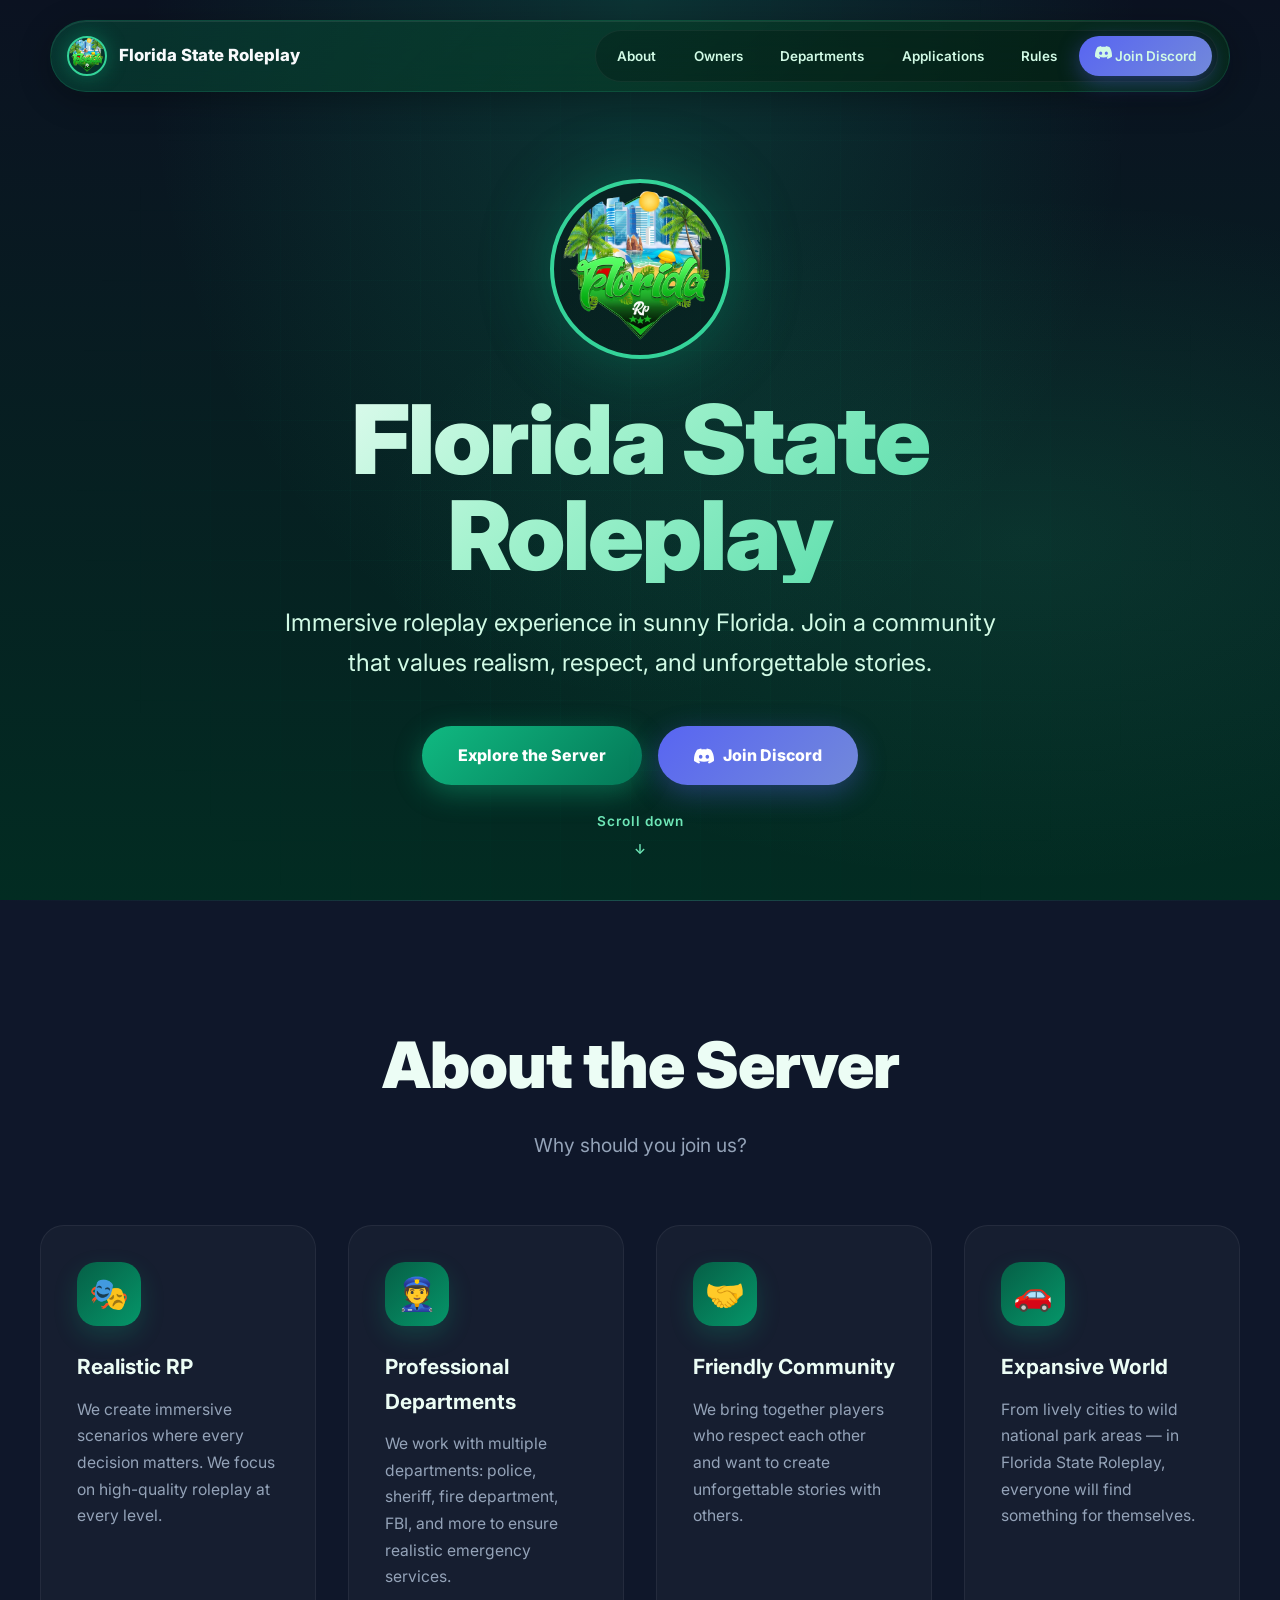
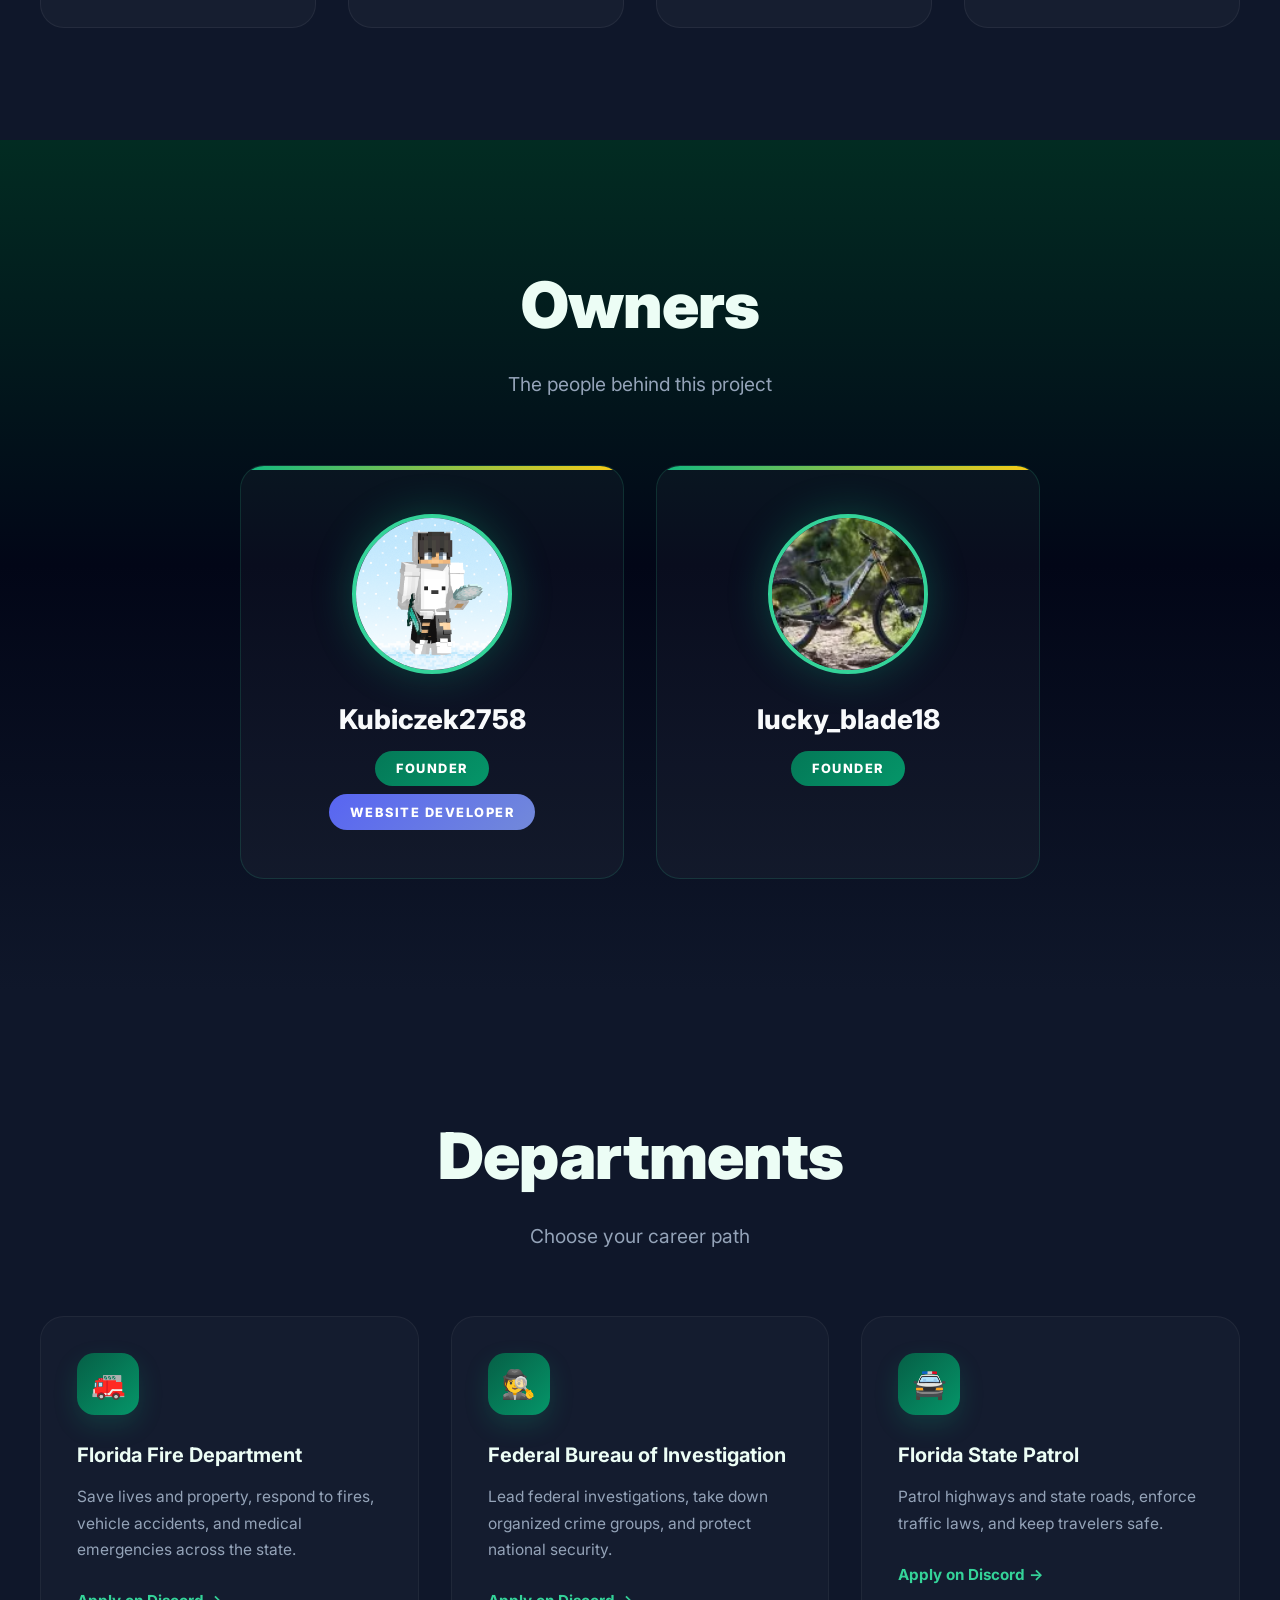
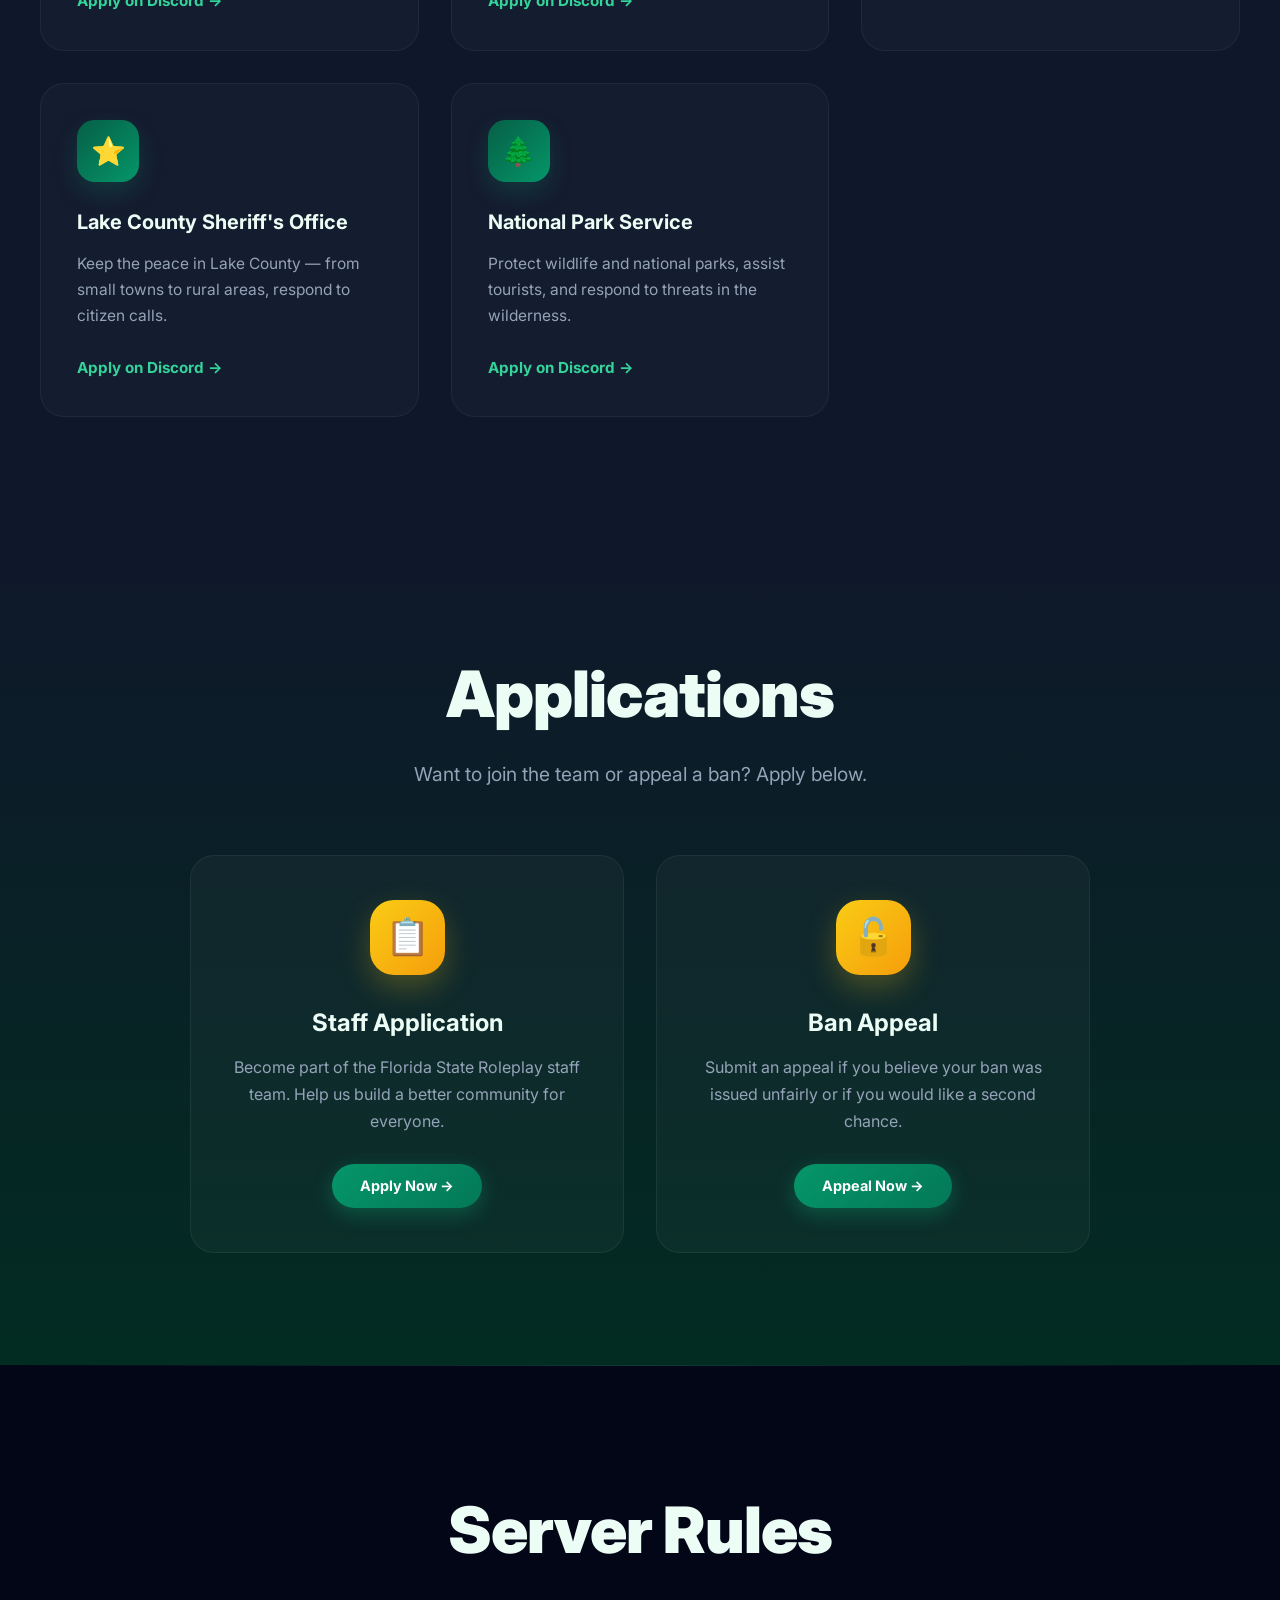
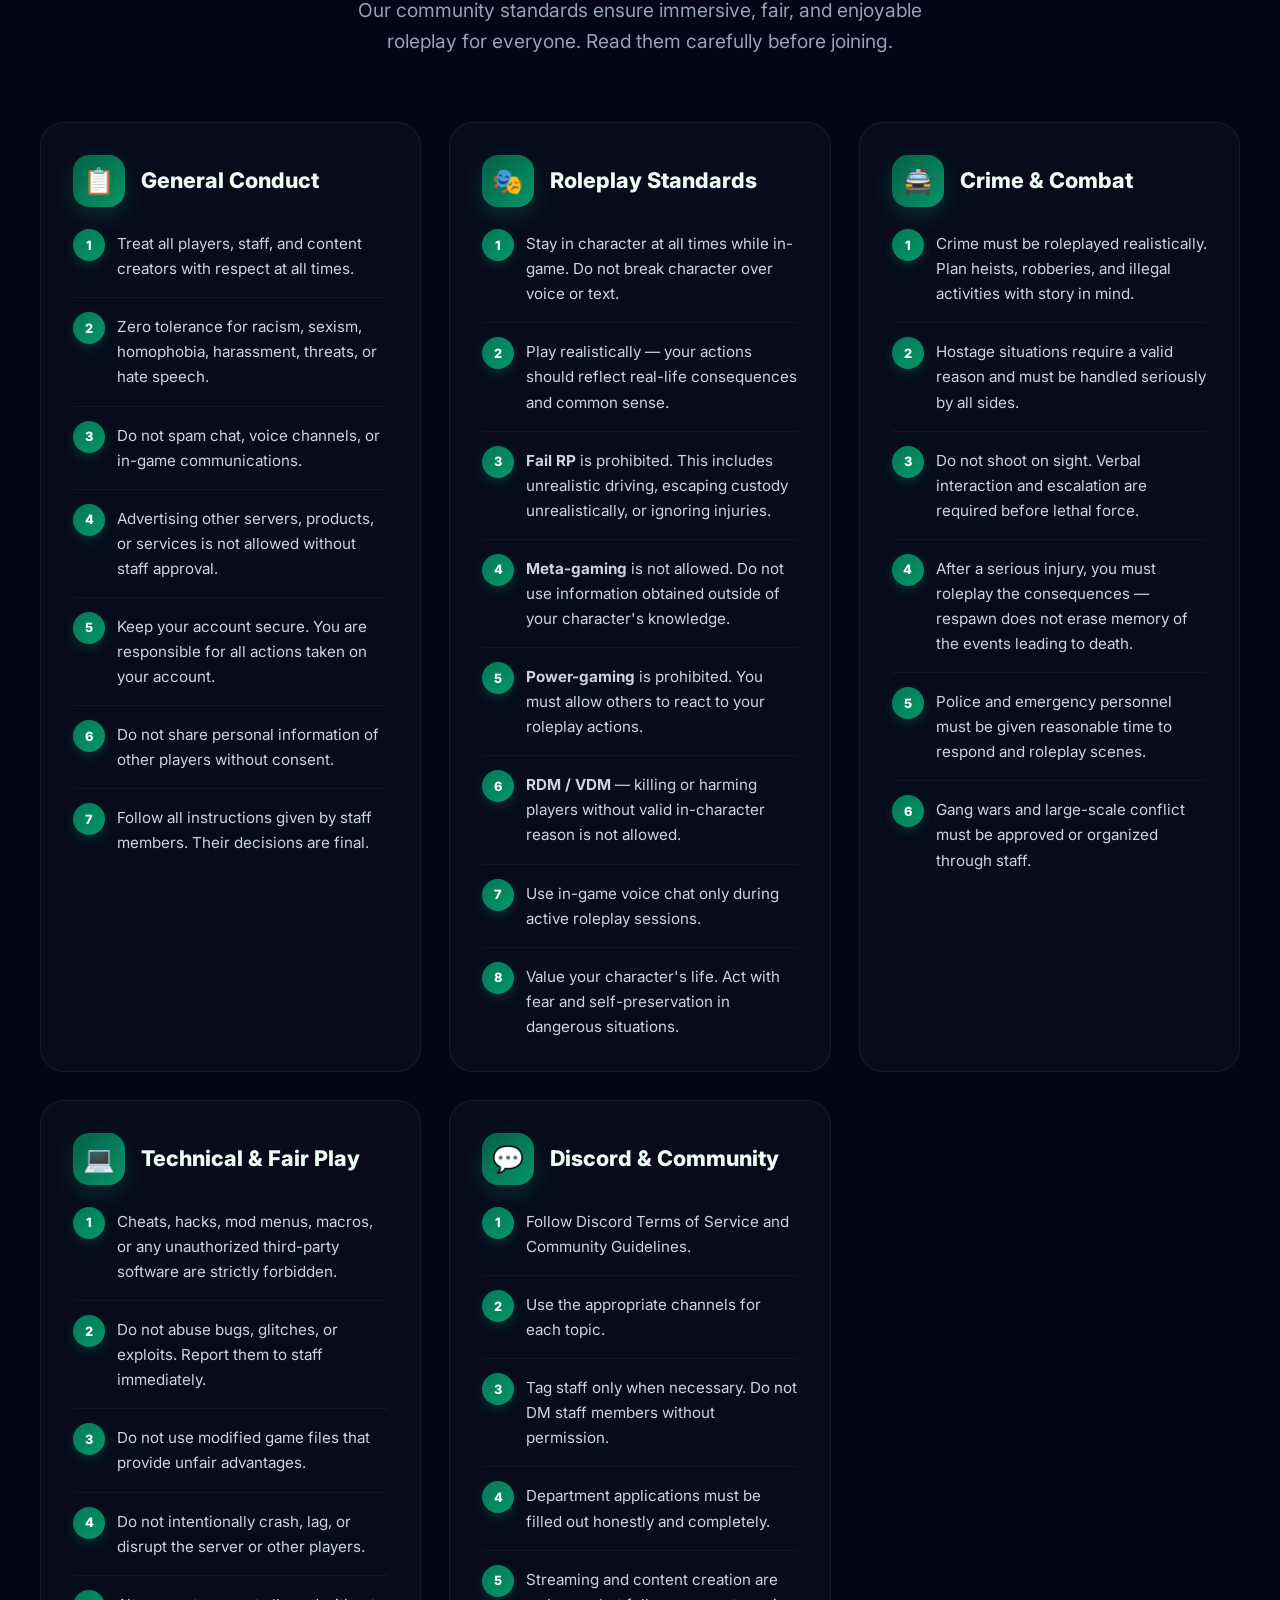
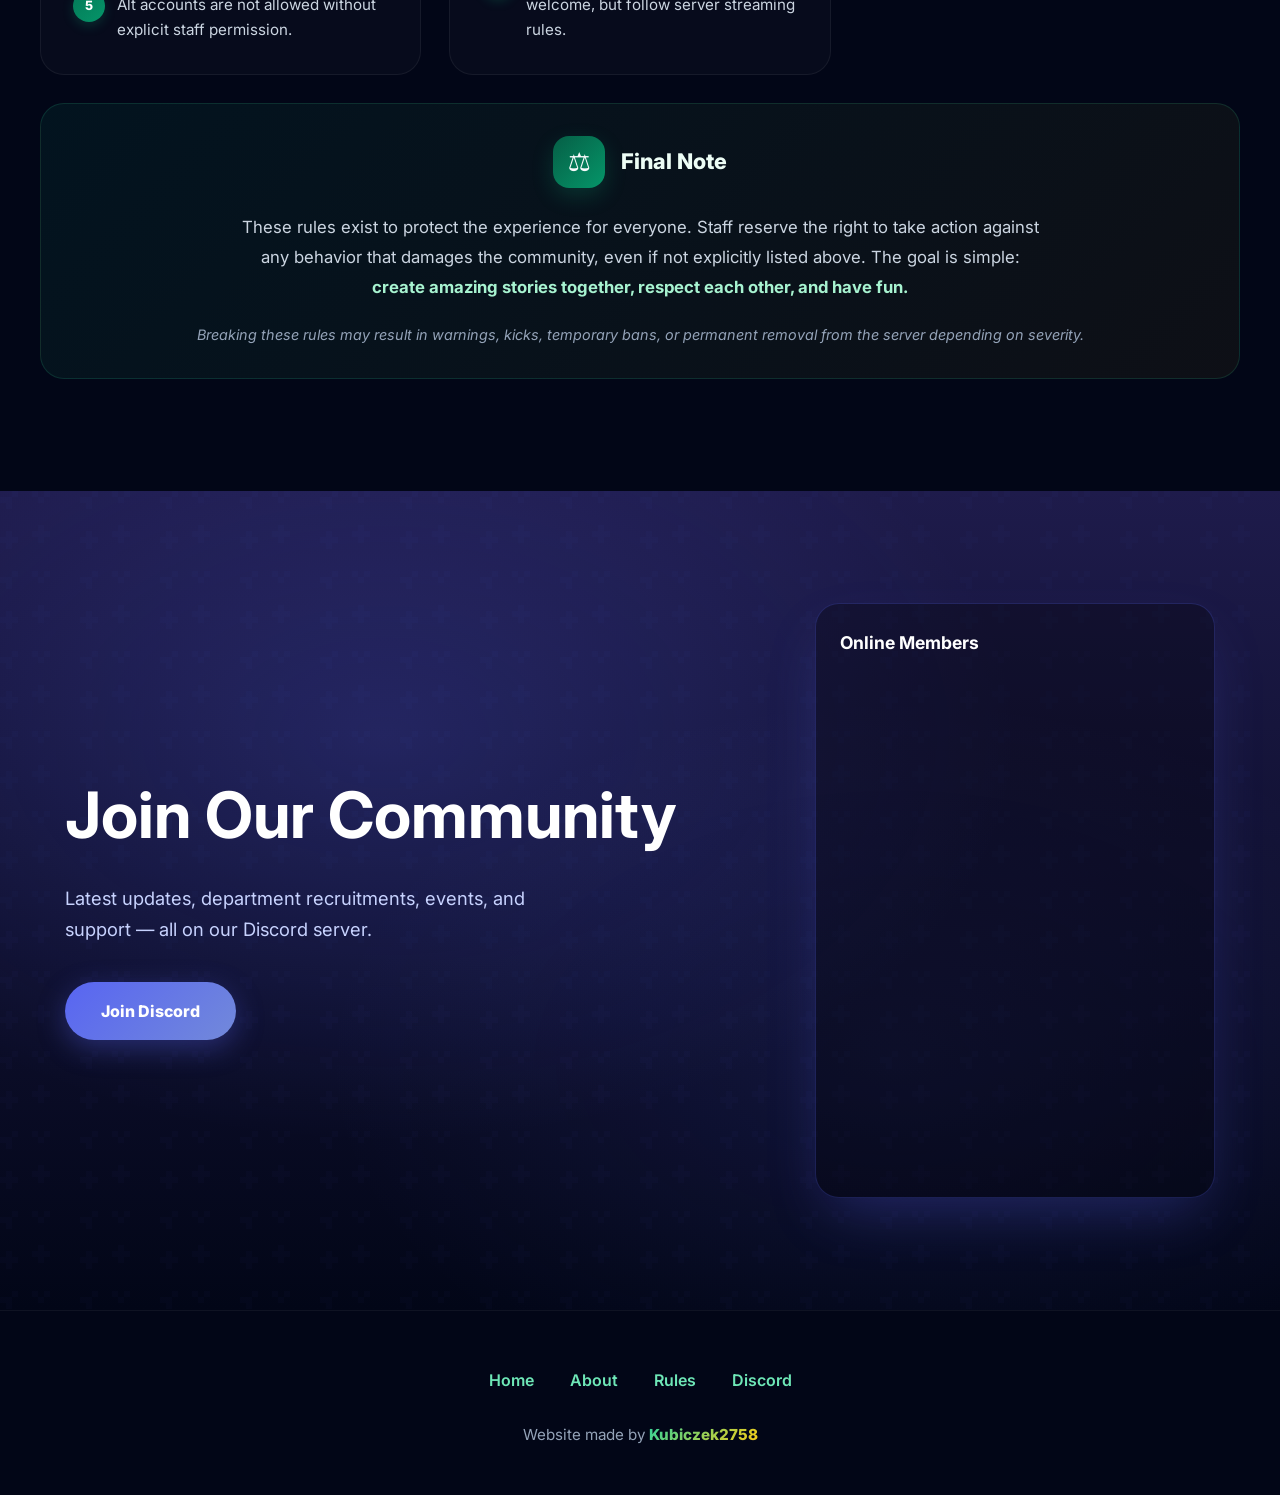
==== index.html @ 8f44a2ed "10" ====
<!DOCTYPE html>
<html lang="en">
<head>
  <meta charset="UTF-8" />
  <meta name="viewport" content="width=device-width, initial-scale=1.0" />
  <meta name="description" content="Florida State Roleplay - the best roleplay server in the state of Florida. Join us and start your adventure!" />
  <title>Florida State Roleplay</title>
  <link rel="icon" href="logo.png" type="image/png" />
  <link rel="stylesheet" href="styles.css?v=2" />
</head>
<body>

  <!-- Loader -->
  <div id="loader">
    <div class="loader-particles" id="loaderParticles"></div>
    <div class="loader-aura"></div>
    <div class="loader-ring ring-outer"></div>
    <div class="loader-ring ring-mid"></div>
    <div class="loader-ring ring-inner"></div>
    <div class="loader-logo-wrap">
      <img src="logo.png" alt="FSRP Logo" class="loader-logo" />
    </div>
    <div class="loader-text">FLORIDA STATE ROLEPLAY</div>
    <div class="loader-bar">
      <div class="loader-progress" id="loaderProgress"></div>
    </div>
    <div class="loader-percent" id="loaderPercent">0%</div>
    <div class="loader-status">Initializing experience...</div>
  </div>

  <!-- Navigation -->
  <nav class="navbar" id="navbar">
    <a href="#" class="nav-brand">
      <img src="logo.png" alt="FSRP Logo" />
      <span>Florida State Roleplay</span>
    </a>
    <ul class="nav-links">
      <li><a href="#about">About</a></li>
      <li><a href="#owners">Owners</a></li>
      <li><a href="#departments">Departments</a></li>
      <li><a href="#applications">Applications</a></li>
      <li><a href="#rules">Rules</a></li>
      <li><a href="https://discord.gg/pcP85r22KW" target="_blank" class="nav-cta nav-discord">
        <svg class="discord-icon" viewBox="0 0 24 24" fill="currentColor" aria-hidden="true">
          <path d="M20.317 4.3698a19.7913 19.7913 0 00-4.8851-1.5152.0741.0741 0 00-.0785.0371c-.211.3753-.4447.8648-.6083 1.2495-1.8447-.2762-3.68-.2762-5.4868 0-.1636-.3933-.4058-.8742-.6177-1.2495a.077.077 0 00-.0785-.037 19.7363 19.7363 0 00-4.8852 1.515.0699.0699 0 00-.0321.0277C.5334 9.0458-.319 13.5799.0992 18.0578a.0824.0824 0 00.0312.0561c2.0528 1.5076 4.0413 2.4228 5.9929 3.0294a.0777.0777 0 00.0842-.0276c.4616-.6304.8731-1.2952 1.226-1.9942a.076.076 0 00-.0416-.1057c-.6528-.2476-1.2743-.5495-1.8722-.8923a.077.077 0 01-.0076-.1277c.1258-.0943.2517-.1923.3718-.2914a.0743.0743 0 01.0776-.0105c3.9278 1.7933 8.18 1.7933 12.0614 0a.0739.0739 0 01.0785.0095c.1202.099.246.1981.3728.2924a.077.077 0 01-.0066.1276 12.2986 12.2986 0 01-1.873.8914.0766.0766 0 00-.0407.1067c.3604.698.7719 1.3628 1.225 1.9932a.076.076 0 00.0842.0286c1.961-.6067 3.9495-1.5219 6.0023-3.0294a.077.077 0 00.0313-.0552c.5004-5.177-.8382-9.6739-3.5485-13.6604a.061.061 0 00-.0312-.0286zM8.02 15.3312c-1.1825 0-2.1569-1.0857-2.1569-2.419 0-1.3332.9555-2.4189 2.157-2.4189 1.2108 0 2.1757 1.0952 2.1568 2.419 0 1.3332-.9555 2.4189-2.1569 2.4189zm7.9748 0c-1.1825 0-2.1569-1.0857-2.1569-2.419 0-1.3332.9554-2.4189 2.1569-2.4189 1.2108 0 2.1757 1.0952 2.1568 2.419 0 1.3332-.946 2.4189-2.1568 2.4189Z"/>
        </svg>
        Join Discord
      </a></li>
    </ul>
    <button class="mobile-menu-btn" id="mobileMenuBtn" aria-label="Menu">☰</button>
  </nav>

  <!-- Hero -->
  <header class="hero" id="home">
    <div class="hero-grid"></div>
    <div class="hero-content">
      <img src="logo.png" alt="Florida State Roleplay Logo" class="hero-logo" />
      <h1>Florida State Roleplay</h1>
      <p class="hero-subtitle">Immersive roleplay experience in sunny Florida. Join a community that values realism, respect, and unforgettable stories.</p>
      <div class="hero-buttons">
        <a href="#about" class="btn btn-primary">Explore the Server</a>
        <a href="https://discord.gg/pcP85r22KW" target="_blank" class="btn btn-discord">
          <svg viewBox="0 0 24 24" fill="currentColor" width="20" height="20" aria-hidden="true">
            <path d="M20.317 4.3698a19.7913 19.7913 0 00-4.8851-1.5152.0741.0741 0 00-.0785.0371c-.211.3753-.4447.8648-.6083 1.2495-1.8447-.2762-3.68-.2762-5.4868 0-.1636-.3933-.4058-.8742-.6177-1.2495a.077.077 0 00-.0785-.037 19.7363 19.7363 0 00-4.8852 1.515.0699.0699 0 00-.0321.0277C.5334 9.0458-.319 13.5799.0992 18.0578a.0824.0824 0 00.0312.0561c2.0528 1.5076 4.0413 2.4228 5.9929 3.0294a.0777.0777 0 00.0842-.0276c.4616-.6304.8731-1.2952 1.226-1.9942a.076.076 0 00-.0416-.1057c-.6528-.2476-1.2743-.5495-1.8722-.8923a.077.077 0 01-.0076-.1277c.1258-.0943.2517-.1923.3718-.2914a.0743.0743 0 01.0776-.0105c3.9278 1.7933 8.18 1.7933 12.0614 0a.0739.0739 0 01.0785.0095c.1202.099.246.1981.3728.2924a.077.077 0 01-.0066.1276 12.2986 12.2986 0 01-1.873.8914.0766.0766 0 00-.0407.1067c.3604.698.7719 1.3628 1.225 1.9932a.076.076 0 00.0842.0286c1.961-.6067 3.9495-1.5219 6.0023-3.0294a.077.077 0 00.0313-.0552c.5004-5.177-.8382-9.6739-3.5485-13.6604a.061.061 0 00-.0312-.0286zM8.02 15.3312c-1.1825 0-2.1569-1.0857-2.1569-2.419 0-1.3332.9555-2.4189 2.157-2.4189 1.2108 0 2.1757 1.0952 2.1568 2.419 0 1.3332-.9555 2.4189-2.1569 2.4189zm7.9748 0c-1.1825 0-2.1569-1.0857-2.1569-2.419 0-1.3332.9554-2.4189 2.1569-2.4189 1.2108 0 2.1757 1.0952 2.1568 2.419 0 1.3332-.946 2.4189-2.1568 2.4189Z"/>
          </svg>
          Join Discord
        </a>
      </div>
    </div>
    <div class="scroll-indicator">
      <span>Scroll down</span>
      <span>↓</span>
    </div>
  </header>

  <!-- About -->
  <section class="about" id="about">
    <div class="container">
      <h2 class="section-title reveal">About the Server</h2>
      <p class="section-subtitle reveal">Why should you join us?</p>
      <div class="about-grid">
        <div class="about-card reveal">
          <div class="icon">🎭</div>
          <h3>Realistic RP</h3>
          <p>We create immersive scenarios where every decision matters. We focus on high-quality roleplay at every level.</p>
        </div>
        <div class="about-card reveal">
          <div class="icon">👮</div>
          <h3>Professional Departments</h3>
          <p>We work with multiple departments: police, sheriff, fire department, FBI, and more to ensure realistic emergency services.</p>
        </div>
        <div class="about-card reveal">
          <div class="icon">🤝</div>
          <h3>Friendly Community</h3>
          <p>We bring together players who respect each other and want to create unforgettable stories with others.</p>
        </div>
        <div class="about-card reveal">
          <div class="icon">🚗</div>
          <h3>Expansive World</h3>
          <p>From lively cities to wild national park areas — in Florida State Roleplay, everyone will find something for themselves.</p>
        </div>
      </div>
    </div>
  </section>

  <!-- Owners -->
  <section class="owners" id="owners">
    <div class="container">
      <h2 class="section-title reveal">Owners</h2>
      <p class="section-subtitle reveal">The people behind this project</p>
      <div class="owners-grid" id="ownersGrid">
        <div class="owner-card reveal" data-owner="kubiczek">
          <img src="pfp222.png" alt="Kubiczek2758" class="owner-avatar" />
          <div class="owner-name">Kubiczek2758</div>
          <div class="owner-roles">
            <div class="owner-role">Founder</div>
            <div class="owner-role role-dev">Website Developer</div>
          </div>
        </div>
        <div class="owner-card reveal" data-owner="lucky">
          <img src="lucky.png" alt="lucky_blade18" class="owner-avatar" />
          <div class="owner-name">lucky_blade18</div>
          <div class="owner-role">Founder</div>
        </div>
      </div>
    </div>
  </section>

  <!-- Departments -->
  <section class="departments" id="departments">
    <div class="container">
      <h2 class="section-title reveal">Departments</h2>
      <p class="section-subtitle reveal">Choose your career path</p>
      <div class="dept-grid" id="deptGrid">
        <div class="dept-card reveal" data-dept="florida-fire">
          <div class="dept-icon">🚒</div>
          <h3>Florida Fire Department</h3>
          <p>Save lives and property, respond to fires, vehicle accidents, and medical emergencies across the state.</p>
          <a href="https://discord.gg/pcP85r22KW" target="_blank" class="dept-link">Apply on Discord →</a>
        </div>
        <div class="dept-card reveal" data-dept="fbi">
          <div class="dept-icon">🕵️</div>
          <h3>Federal Bureau of Investigation</h3>
          <p>Lead federal investigations, take down organized crime groups, and protect national security.</p>
          <a href="https://discord.gg/pcP85r22KW" target="_blank" class="dept-link">Apply on Discord →</a>
        </div>
        <div class="dept-card reveal" data-dept="state-patrol">
          <div class="dept-icon">🚔</div>
          <h3>Florida State Patrol</h3>
          <p>Patrol highways and state roads, enforce traffic laws, and keep travelers safe.</p>
          <a href="https://discord.gg/pcP85r22KW" target="_blank" class="dept-link">Apply on Discord →</a>
        </div>
        <div class="dept-card reveal" data-dept="lake-sheriff">
          <div class="dept-icon">⭐</div>
          <h3>Lake County Sheriff's Office</h3>
          <p>Keep the peace in Lake County — from small towns to rural areas, respond to citizen calls.</p>
          <a href="https://discord.gg/pcP85r22KW" target="_blank" class="dept-link">Apply on Discord →</a>
        </div>
        <div class="dept-card reveal" data-dept="nps">
          <div class="dept-icon">🌲</div>
          <h3>National Park Service</h3>
          <p>Protect wildlife and national parks, assist tourists, and respond to threats in the wilderness.</p>
          <a href="https://discord.gg/pcP85r22KW" target="_blank" class="dept-link">Apply on Discord →</a>
        </div>
      </div>
    </div>
  </section>

  <!-- Applications -->
  <section class="applications" id="applications">
    <div class="container">
      <h2 class="section-title reveal">Applications</h2>
      <p class="section-subtitle reveal">Want to join the team or appeal a ban? Apply below.</p>
      <div class="applications-grid">
        <div class="application-card reveal">
          <div class="app-icon">📋</div>
          <h3>Staff Application</h3>
          <p>Become part of the Florida State Roleplay staff team. Help us build a better community for everyone.</p>
          <a href="https://melon.ly/form/7467179691003088896" target="_blank" class="app-link">Apply Now →</a>
        </div>
        <div class="application-card reveal">
          <div class="app-icon">🔓</div>
          <h3>Ban Appeal</h3>
          <p>Submit an appeal if you believe your ban was issued unfairly or if you would like a second chance.</p>
          <a href="https://melon.ly/form/7468216481088540672" target="_blank" class="app-link">Appeal Now →</a>
        </div>
      </div>
    </div>
  </section>

  <!-- Rules -->
  <section class="rules" id="rules">
    <div class="container">
      <h2 class="section-title reveal">Server Rules</h2>
      <p class="section-subtitle reveal">Our community standards ensure immersive, fair, and enjoyable roleplay for everyone. Read them carefully before joining.</p>

      <div class="rules-grid reveal">
        <div class="rules-category">
          <div class="rules-category-header">
            <div class="rules-category-icon">📋</div>
            <h3>General Conduct</h3>
          </div>
          <ol class="rules-list">
            <li>Treat all players, staff, and content creators with respect at all times.</li>
            <li>Zero tolerance for racism, sexism, homophobia, harassment, threats, or hate speech.</li>
            <li>Do not spam chat, voice channels, or in-game communications.</li>
            <li>Advertising other servers, products, or services is not allowed without staff approval.</li>
            <li>Keep your account secure. You are responsible for all actions taken on your account.</li>
            <li>Do not share personal information of other players without consent.</li>
            <li>Follow all instructions given by staff members. Their decisions are final.</li>
          </ol>
        </div>

        <div class="rules-category">
          <div class="rules-category-header">
            <div class="rules-category-icon">🎭</div>
            <h3>Roleplay Standards</h3>
          </div>
          <ol class="rules-list">
            <li>Stay in character at all times while in-game. Do not break character over voice or text.</li>
            <li>Play realistically — your actions should reflect real-life consequences and common sense.</li>
            <li><strong>Fail RP</strong> is prohibited. This includes unrealistic driving, escaping custody unrealistically, or ignoring injuries.</li>
            <li><strong>Meta-gaming</strong> is not allowed. Do not use information obtained outside of your character's knowledge.</li>
            <li><strong>Power-gaming</strong> is prohibited. You must allow others to react to your roleplay actions.</li>
            <li><strong>RDM / VDM</strong> — killing or harming players without valid in-character reason is not allowed.</li>
            <li>Use in-game voice chat only during active roleplay sessions.</li>
            <li>Value your character's life. Act with fear and self-preservation in dangerous situations.</li>
          </ol>
        </div>

        <div class="rules-category">
          <div class="rules-category-header">
            <div class="rules-category-icon">🚔</div>
            <h3>Crime & Combat</h3>
          </div>
          <ol class="rules-list">
            <li>Crime must be roleplayed realistically. Plan heists, robberies, and illegal activities with story in mind.</li>
            <li>Hostage situations require a valid reason and must be handled seriously by all sides.</li>
            <li>Do not shoot on sight. Verbal interaction and escalation are required before lethal force.</li>
            <li>After a serious injury, you must roleplay the consequences — respawn does not erase memory of the events leading to death.</li>
            <li>Police and emergency personnel must be given reasonable time to respond and roleplay scenes.</li>
            <li>Gang wars and large-scale conflict must be approved or organized through staff.</li>
          </ol>
        </div>

        <div class="rules-category">
          <div class="rules-category-header">
            <div class="rules-category-icon">💻</div>
            <h3>Technical & Fair Play</h3>
          </div>
          <ol class="rules-list">
            <li>Cheats, hacks, mod menus, macros, or any unauthorized third-party software are strictly forbidden.</li>
            <li>Do not abuse bugs, glitches, or exploits. Report them to staff immediately.</li>
            <li>Do not use modified game files that provide unfair advantages.</li>
            <li>Do not intentionally crash, lag, or disrupt the server or other players.</li>
            <li>Alt accounts are not allowed without explicit staff permission.</li>
          </ol>
        </div>

        <div class="rules-category">
          <div class="rules-category-header">
            <div class="rules-category-icon">💬</div>
            <h3>Discord & Community</h3>
          </div>
          <ol class="rules-list">
            <li>Follow Discord Terms of Service and Community Guidelines.</li>
            <li>Use the appropriate channels for each topic.</li>
            <li>Tag staff only when necessary. Do not DM staff members without permission.</li>
            <li>Department applications must be filled out honestly and completely.</li>
            <li>Streaming and content creation are welcome, but follow server streaming rules.</li>
          </ol>
        </div>

        <div class="rules-category rules-final">
          <div class="rules-category-header">
            <div class="rules-category-icon">⚖️</div>
            <h3>Final Note</h3>
          </div>
          <p class="rules-final-text">
            These rules exist to protect the experience for everyone. Staff reserve the right to take action against any behavior that damages the community, even if not explicitly listed above. The goal is simple: <strong>create amazing stories together, respect each other, and have fun.</strong>
          </p>
          <p class="rules-final-warning">
            Breaking these rules may result in warnings, kicks, temporary bans, or permanent removal from the server depending on severity.
          </p>
        </div>
      </div>
    </div>
  </section>

  <!-- Discord CTA -->
  <section class="discord-cta" id="discord">
    <div class="container">
      <div class="discord-cta-grid">
        <div class="discord-cta-content reveal">
          <h2>Join Our Community</h2>
          <p>Latest updates, department recruitments, events, and support — all on our Discord server.</p>
          <a href="https://discord.gg/pcP85r22KW" target="_blank" class="btn btn-discord">Join Discord</a>
        </div>

        <div class="discord-widget-wrapper reveal">
          <div class="discord-widget-card">
            <h3>Online Members</h3>
            <iframe
              src="https://discord.com/widget?id=1523284049345646674&theme=dark"
              width="350"
              height="500"
              allowtransparency="true"
              frameborder="0"
              sandbox="allow-popups allow-popups-to-escape-sandbox allow-same-origin allow-scripts">
            </iframe>
          </div>
        </div>
      </div>
    </div>
  </section>

  <!-- Footer -->
  <footer class="footer">
    <ul class="footer-links">
      <li><a href="#home">Home</a></li>
      <li><a href="#about">About</a></li>
      <li><a href="#rules">Rules</a></li>
      <li><a href="https://discord.gg/pcP85r22KW" target="_blank">Discord</a></li>
    </ul>
    <p>Website made by <span class="credit-name">Kubiczek2758</span></p>
  </footer>

  <script src="app.js?v=2"></script>
</body>
</html>
---- styles.css ----
/* =========================================
   Florida State Roleplay - Premium v2
   Cinematic loader, glassmorphism UI, particles
   ========================================= */

@import url('https://fonts.googleapis.com/css2?family=Inter:wght@300;400;500;600;700;800;900&family=Orbitron:wght@500;700;900&display=swap');

:root {
  --green-950: #022c22;
  --green-900: #064e3b;
  --green-800: #065f46;
  --green-700: #047857;
  --green-600: #059669;
  --green-500: #10b981;
  --green-400: #34d399;
  --green-300: #6ee7b7;
  --green-200: #a7f3d0;
  --green-100: #d1fae5;
  --green-50: #ecfdf5;
  --accent: #facc15;
  --accent-hover: #eab308;
  --dark: #020617;
  --dark-900: #0b1221;
  --dark-800: #0f172a;
  --dark-700: #1e293b;
  --light: #f8fafc;
  --muted: #94a3b8;
  --discord: #5865f2;
  --shadow: 0 10px 15px -3px rgb(0 0 0 / 0.2);
  --shadow-lg: 0 20px 25px -5px rgb(0 0 0 / 0.25);
  --shadow-glow: 0 0 60px -15px rgba(16, 185, 129, 0.5);
  --shadow-glow-lg: 0 0 80px -10px rgba(16, 185, 129, 0.45);
  --radius: 1.5rem;
  --radius-sm: 1rem;
}

* {
  margin: 0;
  padding: 0;
  box-sizing: border-box;
}

html {
  scroll-behavior: smooth;
}

body {
  font-family: 'Inter', system-ui, -apple-system, BlinkMacSystemFont, sans-serif;
  background: var(--dark);
  color: var(--light);
  line-height: 1.65;
  overflow-x: hidden;
}

img {
  max-width: 100%;
  display: block;
}

a {
  color: inherit;
  text-decoration: none;
}

::selection {
  background: var(--green-500);
  color: white;
}

::-webkit-scrollbar {
  width: 10px;
}

::-webkit-scrollbar-track {
  background: var(--dark-800);
}

::-webkit-scrollbar-thumb {
  background: linear-gradient(var(--green-700), var(--green-500));
  border-radius: 999px;
}

::-webkit-scrollbar-thumb:hover {
  background: linear-gradient(var(--green-500), var(--green-300));
}

/* ========================
   LOADER - Cinematic
   ======================== */
#loader {
  position: fixed;
  inset: 0;
  background:
    radial-gradient(circle at 20% 30%, rgba(16, 185, 129, 0.18) 0%, transparent 40%),
    radial-gradient(circle at 80% 70%, rgba(250, 204, 21, 0.08) 0%, transparent 35%),
    radial-gradient(circle at 50% 50%, rgba(6, 78, 59, 0.5) 0%, transparent 60%),
    var(--dark);
  z-index: 9999;
  display: flex;
  flex-direction: column;
  align-items: center;
  justify-content: center;
  transition: opacity 1.2s cubic-bezier(0.4, 0, 0.2, 1), visibility 1.2s;
  overflow: hidden;
}

#loader.hidden {
  opacity: 0;
  visibility: hidden;
}

.loader-aura {
  position: absolute;
  width: 500px;
  height: 500px;
  border-radius: 50%;
  background: radial-gradient(circle, rgba(16, 185, 129, 0.15) 0%, transparent 65%);
  animation: aura-pulse 4s ease-in-out infinite;
  pointer-events: none;
}

@keyframes aura-pulse {
  0%, 100% { transform: scale(1); opacity: 0.6; }
  50% { transform: scale(1.3); opacity: 1; }
}

.loader-particles {
  position: absolute;
  inset: 0;
  pointer-events: none;
}

.loader-particles span {
  position: absolute;
  background: var(--green-400);
  border-radius: 50%;
  opacity: 0;
  animation: particle-float linear infinite;
  box-shadow: 0 0 10px var(--green-400);
}

@keyframes particle-float {
  0% { transform: translateY(100vh) scale(0); opacity: 0; }
  10% { opacity: 0.8; }
  90% { opacity: 0.4; }
  100% { transform: translateY(-20vh) scale(1.2); opacity: 0; }
}

.loader-ring {
  position: absolute;
  border-radius: 50%;
  border: 2px solid transparent;
  pointer-events: none;
}

.ring-outer {
  width: 320px;
  height: 320px;
  border-top-color: var(--green-400);
  border-right-color: rgba(250, 204, 21, 0.6);
  animation: spin 3s linear infinite;
  box-shadow: 0 0 40px rgba(16, 185, 129, 0.1);
}

.ring-mid {
  width: 280px;
  height: 280px;
  border-bottom-color: var(--green-300);
  border-left-color: rgba(16, 185, 129, 0.3);
  animation: spin-reverse 2.5s linear infinite;
}

.ring-inner {
  width: 240px;
  height: 240px;
  border-top-color: rgba(255, 255, 255, 0.2);
  border-bottom-color: var(--green-500);
  animation: spin 4s linear infinite;
}

.loader-logo-wrap {
  position: relative;
  z-index: 2;
  padding: 12px;
  border-radius: 50%;
  background: rgba(0, 0, 0, 0.4);
  border: 2px solid rgba(52, 211, 153, 0.3);
  box-shadow: 0 0 60px rgba(16, 185, 129, 0.3);
  animation: logo-breathe 2.5s ease-in-out infinite;
}

.loader-logo {
  width: 110px;
  height: 110px;
  border-radius: 50%;
  object-fit: contain;
  animation: logo-spin-slow 20s linear infinite;
}

@keyframes spin {
  0% { transform: rotate(0deg); }
  100% { transform: rotate(360deg); }
}

@keyframes spin-reverse {
  0% { transform: rotate(360deg); }
  100% { transform: rotate(0deg); }
}

@keyframes logo-breathe {
  0%, 100% { transform: scale(1); box-shadow: 0 0 30px rgba(16, 185, 129, 0.25); }
  50% { transform: scale(1.05); box-shadow: 0 0 60px rgba(16, 185, 129, 0.45); }
}

@keyframes logo-spin-slow {
  0% { transform: rotate(0deg); }
  100% { transform: rotate(360deg); }
}

.loader-text {
  margin-top: 2.25rem;
  font-family: 'Orbitron', sans-serif;
  font-size: 1.8rem;
  font-weight: 900;
  letter-spacing: 8px;
  color: var(--green-100);
  text-transform: uppercase;
  position: relative;
  z-index: 2;
  opacity: 0;
  animation: fade-in-up 0.8s ease 0.3s forwards;
  text-shadow: 0 0 30px rgba(16, 185, 129, 0.4);
}

.loader-bar {
  margin-top: 1.75rem;
  width: 320px;
  height: 6px;
  background: rgba(255, 255, 255, 0.05);
  border-radius: 999px;
  overflow: hidden;
  position: relative;
  z-index: 2;
  opacity: 0;
  animation: fade-in-up 0.8s ease 0.5s forwards;
  border: 1px solid rgba(255, 255, 255, 0.05);
}

.loader-progress {
  height: 100%;
  width: 0%;
  background: linear-gradient(90deg, var(--green-600), var(--green-300), var(--accent), var(--green-400));
  background-size: 300% 100%;
  border-radius: 999px;
  animation: shimmer 2s linear infinite;
  box-shadow: 0 0 25px rgba(16, 185, 129, 0.6);
  transition: width 0.3s ease;
}

.loader-percent {
  margin-top: 1rem;
  font-family: 'Orbitron', monospace;
  font-size: 1.4rem;
  font-weight: 700;
  color: var(--green-300);
  letter-spacing: 2px;
  position: relative;
  z-index: 2;
  opacity: 0;
  animation: fade-in-up 0.8s ease 0.6s forwards;
}

.loader-status {
  margin-top: 0.75rem;
  font-size: 0.8rem;
  color: var(--muted);
  letter-spacing: 3px;
  text-transform: uppercase;
  position: relative;
  z-index: 2;
  opacity: 0;
  animation: fade-in-up 0.8s ease 0.7s forwards;
}

@keyframes shimmer {
  0% { background-position: 300% 0; }
  100% { background-position: -300% 0; }
}

@keyframes fade-in-up {
  from { opacity: 0; transform: translateY(20px); }
  to { opacity: 1; transform: translateY(0); }
}

/* ========================
   NAVIGATION
   ======================== */
.navbar {
  position: fixed;
  top: 1.25rem;
  left: 50%;
  transform: translateX(-50%);
  z-index: 1000;
  padding: 0.55rem 0.7rem 0.55rem 1rem;
  display: flex;
  align-items: center;
  justify-content: space-between;
  width: min(1180px, calc(100% - 2rem));
  background: linear-gradient(135deg, rgba(6, 78, 59, 0.55), rgba(5, 46, 22, 0.7));
  backdrop-filter: blur(24px);
  -webkit-backdrop-filter: blur(24px);
  border: 1px solid rgba(52, 211, 153, 0.15);
  border-radius: 999px;
  box-shadow: 0 8px 32px rgba(0, 0, 0, 0.3), inset 0 1px 0 rgba(255, 255, 255, 0.08);
  transition: all 0.4s cubic-bezier(0.4, 0, 0.2, 1);
}

.navbar.scrolled {
  top: 0.75rem;
  background: linear-gradient(135deg, rgba(6, 78, 59, 0.92), rgba(5, 46, 22, 0.95));
  border-color: rgba(52, 211, 153, 0.35);
  box-shadow: 0 12px 45px rgba(0, 0, 0, 0.4), 0 0 50px -10px rgba(16, 185, 129, 0.25), inset 0 1px 0 rgba(255, 255, 255, 0.1);
}

.nav-brand {
  display: flex;
  align-items: center;
  gap: 0.75rem;
  font-weight: 800;
  font-size: 1.05rem;
}

.nav-brand img {
  width: 40px;
  height: 40px;
  border-radius: 50%;
  object-fit: contain;
  border: 2px solid var(--green-400);
  box-shadow: 0 0 20px rgba(16, 185, 129, 0.4);
  transition: transform 0.4s, box-shadow 0.4s;
}

.nav-brand:hover img {
  transform: rotate(12deg) scale(1.08);
  box-shadow: 0 0 35px rgba(16, 185, 129, 0.6);
}

.nav-links {
  display: flex;
  align-items: center;
  gap: 0.35rem;
  list-style: none;
  background: rgba(0, 0, 0, 0.2);
  padding: 0.3rem;
  border-radius: 999px;
  border: 1px solid rgba(255, 255, 255, 0.05);
}

.nav-links a {
  display: block;
  font-weight: 600;
  font-size: 0.84rem;
  padding: 0.55rem 1rem;
  border-radius: 999px;
  transition: all 0.25s;
  color: var(--green-100);
}

.nav-links a:hover {
  color: white;
  background: rgba(255, 255, 255, 0.08);
  transform: translateY(-1px);
}

.nav-links a.active {
  color: white;
  background: linear-gradient(135deg, var(--green-500), var(--green-700));
  box-shadow: 0 4px 18px rgba(16, 185, 129, 0.3);
}

.nav-cta {
  display: inline-flex;
  align-items: center;
  gap: 0.5rem;
  border-radius: 999px;
  font-weight: 800;
  font-size: 0.82rem;
  transition: all 0.3s;
}

.nav-discord {
  background: linear-gradient(135deg, var(--discord), #7289da);
  color: white;
  padding: 0.6rem 1.25rem;
  box-shadow: 0 6px 22px rgba(88, 101, 242, 0.4);
  position: relative;
  overflow: hidden;
}

.nav-discord::before {
  content: '';
  position: absolute;
  inset: 0;
  background: linear-gradient(90deg, transparent, rgba(255, 255, 255, 0.3), transparent);
  transform: translateX(-100%);
  transition: transform 0.6s;
}

.nav-discord:hover::before {
  transform: translateX(100%);
}

.nav-discord:hover {
  transform: translateY(-2px);
  box-shadow: 0 10px 30px rgba(88, 101, 242, 0.55);
}

.discord-icon {
  width: 17px;
  height: 17px;
  flex-shrink: 0;
}

.mobile-menu-btn {
  display: none;
  background: rgba(255, 255, 255, 0.06);
  border: 1px solid rgba(255, 255, 255, 0.1);
  color: var(--light);
  font-size: 1.3rem;
  cursor: pointer;
  width: 42px;
  height: 42px;
  border-radius: 50%;
  transition: all 0.25s;
}

.mobile-menu-btn:hover {
  background: rgba(255, 255, 255, 0.12);
  transform: scale(1.05);
}

/* ========================
   HERO
   ======================== */
.hero {
  min-height: 100vh;
  display: flex;
  align-items: center;
  justify-content: center;
  text-align: center;
  padding: 9rem 2rem 5rem;
  position: relative;
  background:
    radial-gradient(ellipse at 50% 0%, rgba(16, 185, 129, 0.2) 0%, transparent 55%),
    radial-gradient(ellipse at 80% 60%, rgba(52, 211, 153, 0.1) 0%, transparent 45%),
    linear-gradient(180deg, var(--dark-900) 0%, var(--green-950) 100%);
  overflow: hidden;
}

.hero-grid {
  position: absolute;
  inset: 0;
  background-image:
    linear-gradient(rgba(16, 185, 129, 0.035) 1px, transparent 1px),
    linear-gradient(90deg, rgba(16, 185, 129, 0.035) 1px, transparent 1px);
  background-size: 70px 70px;
  mask-image: radial-gradient(circle at center, black 25%, transparent 75%);
  -webkit-mask-image: radial-gradient(circle at center, black 25%, transparent 75%);
}

.hero-content {
  position: relative;
  z-index: 1;
  max-width: 950px;
}

.hero-logo {
  width: 180px;
  height: 180px;
  margin: 0 auto 2rem;
  border-radius: 50%;
  object-fit: contain;
  border: 4px solid var(--green-400);
  box-shadow: var(--shadow-glow-lg);
  animation: float 5s ease-in-out infinite;
  background: rgba(0, 0, 0, 0.25);
  padding: 8px;
}

@keyframes float {
  0%, 100% { transform: translateY(0); }
  50% { transform: translateY(-16px); }
}

.hero h1 {
  font-size: clamp(3rem, 8vw, 6rem);
  font-weight: 900;
  line-height: 1;
  margin-bottom: 1.25rem;
  background: linear-gradient(135deg, #ffffff 0%, var(--green-200) 40%, var(--green-400) 100%);
  -webkit-background-clip: text;
  -webkit-text-fill-color: transparent;
  background-clip: text;
  letter-spacing: -2px;
}

.hero-subtitle {
  font-size: clamp(1.1rem, 2.5vw, 1.5rem);
  color: var(--green-100);
  margin-bottom: 2.75rem;
  font-weight: 400;
  max-width: 720px;
  margin-left: auto;
  margin-right: auto;
}

.hero-buttons {
  display: flex;
  gap: 1rem;
  justify-content: center;
  flex-wrap: wrap;
}

.btn {
  display: inline-flex;
  align-items: center;
  justify-content: center;
  gap: 0.6rem;
  padding: 1rem 2.25rem;
  border-radius: 999px;
  font-weight: 800;
  font-size: 1rem;
  border: none;
  cursor: pointer;
  transition: all 0.3s;
  position: relative;
  overflow: hidden;
}

.btn::before {
  content: '';
  position: absolute;
  inset: 0;
  background: linear-gradient(90deg, transparent, rgba(255, 255, 255, 0.3), transparent);
  transform: translateX(-100%);
  transition: transform 0.6s;
}

.btn:hover::before {
  transform: translateX(100%);
}

.btn-primary {
  background: linear-gradient(135deg, var(--green-500), var(--green-700));
  color: white;
  box-shadow: 0 8px 28px rgba(16, 185, 129, 0.4);
}

.btn-primary:hover {
  transform: translateY(-4px) scale(1.02);
  box-shadow: 0 14px 40px rgba(16, 185, 129, 0.55);
}

.btn-discord {
  background: linear-gradient(135deg, var(--discord), #7289da);
  color: white;
  box-shadow: 0 8px 28px rgba(88, 101, 242, 0.35);
}

.btn-discord:hover {
  transform: translateY(-4px) scale(1.02);
  box-shadow: 0 14px 40px rgba(88, 101, 242, 0.5);
}

.scroll-indicator {
  position: absolute;
  bottom: 2.5rem;
  left: 50%;
  transform: translateX(-50%);
  display: flex;
  flex-direction: column;
  align-items: center;
  gap: 0.35rem;
  color: var(--green-300);
  font-size: 0.85rem;
  font-weight: 600;
  letter-spacing: 1px;
  animation: bounce 2.2s infinite;
}

@keyframes bounce {
  0%, 100% { transform: translateX(-50%) translateY(0); opacity: 0.6; }
  50% { transform: translateX(-50%) translateY(12px); opacity: 1; }
}

/* ========================
   SECTIONS
   ======================== */
section {
  padding: 7rem 2rem;
  position: relative;
}

.section-title {
  text-align: center;
  font-size: clamp(2.4rem, 5.5vw, 4rem);
  font-weight: 900;
  margin-bottom: 0.75rem;
  color: var(--green-50);
  letter-spacing: -1px;
}

.section-subtitle {
  text-align: center;
  color: var(--muted);
  margin-bottom: 4rem;
  font-size: 1.2rem;
  max-width: 600px;
  margin-left: auto;
  margin-right: auto;
}

.container {
  max-width: 1200px;
  margin: 0 auto;
}

/* ========================
   ABOUT
   ======================== */
.about {
  background: var(--dark-800);
  position: relative;
}

.about::before {
  content: '';
  position: absolute;
  top: 0;
  left: 0;
  right: 0;
  height: 1px;
  background: linear-gradient(90deg, transparent, rgba(52, 211, 153, 0.3), transparent);
}

.about-grid {
  display: grid;
  grid-template-columns: repeat(auto-fit, minmax(260px, 1fr));
  gap: 2rem;
}

.about-card {
  background: rgba(255, 255, 255, 0.03);
  border: 1px solid rgba(255, 255, 255, 0.06);
  border-radius: var(--radius);
  padding: 2.25rem;
  transition: all 0.4s;
  position: relative;
  overflow: hidden;
}

.about-card::before {
  content: '';
  position: absolute;
  top: 0;
  left: 0;
  right: 0;
  height: 3px;
  background: linear-gradient(90deg, var(--green-500), var(--accent));
  transform: scaleX(0);
  transform-origin: left;
  transition: transform 0.4s;
}

.about-card:hover {
  transform: translateY(-10px);
  border-color: rgba(52, 211, 153, 0.25);
  box-shadow: var(--shadow-glow);
}

.about-card:hover::before {
  transform: scaleX(1);
}

.about-card .icon {
  width: 64px;
  height: 64px;
  border-radius: 1.25rem;
  display: flex;
  align-items: center;
  justify-content: center;
  font-size: 2rem;
  background: linear-gradient(135deg, var(--green-800), var(--green-600));
  margin-bottom: 1.5rem;
  box-shadow: 0 10px 25px rgba(16, 185, 129, 0.2);
}

.about-card h3 {
  font-size: 1.3rem;
  margin-bottom: 0.75rem;
  color: var(--green-50);
}

.about-card p {
  color: var(--muted);
  font-size: 0.98rem;
  line-height: 1.7;
}

/* ========================
   OWNERS
   ======================== */
.owners {
  background: linear-gradient(180deg, var(--green-950) 0%, var(--dark) 50%, var(--dark-800) 100%);
}

.owners-grid {
  display: grid;
  grid-template-columns: repeat(auto-fit, minmax(300px, 1fr));
  gap: 2rem;
  justify-content: center;
  max-width: 800px;
  margin: 0 auto;
}

.owner-card {
  background: rgba(255, 255, 255, 0.03);
  border: 1px solid rgba(52, 211, 153, 0.15);
  border-radius: var(--radius);
  padding: 3rem 2rem;
  text-align: center;
  transition: all 0.45s;
  position: relative;
  overflow: hidden;
}

.owner-card::before {
  content: '';
  position: absolute;
  top: 0;
  left: 0;
  right: 0;
  height: 4px;
  background: linear-gradient(90deg, var(--green-500), var(--accent));
}

.owner-card::after {
  content: '';
  position: absolute;
  inset: 0;
  background: radial-gradient(circle at 50% 0%, rgba(16, 185, 129, 0.12), transparent 60%);
  opacity: 0;
  transition: opacity 0.4s;
  pointer-events: none;
}

.owner-card:hover {
  transform: translateY(-12px) scale(1.02);
  border-color: var(--green-400);
  box-shadow: var(--shadow-glow-lg);
}

.owner-card:hover::after {
  opacity: 1;
}

.owner-avatar {
  width: 160px;
  height: 160px;
  border-radius: 50%;
  object-fit: contain;
  margin: 0 auto 1.5rem;
  border: 4px solid var(--green-400);
  box-shadow: 0 0 40px rgba(16, 185, 129, 0.3);
  background: var(--dark-700);
  position: relative;
  z-index: 1;
  transition: transform 0.4s;
}

.owner-card:hover .owner-avatar {
  transform: scale(1.05);
}

.owner-name {
  font-size: 1.7rem;
  font-weight: 800;
  margin-bottom: 0.5rem;
  position: relative;
  z-index: 1;
}

.owner-roles {
  display: flex;
  flex-wrap: wrap;
  gap: 0.5rem;
  justify-content: center;
  position: relative;
  z-index: 1;
}

.owner-role {
  display: inline-block;
  background: linear-gradient(135deg, var(--green-700), var(--green-600));
  color: white;
  padding: 0.45rem 1.3rem;
  border-radius: 999px;
  font-size: 0.8rem;
  font-weight: 800;
  text-transform: uppercase;
  letter-spacing: 1.5px;
}

.owner-role.role-dev {
  background: linear-gradient(135deg, var(--discord), #7289da);
}

/* ========================
   DEPARTMENTS
   ======================== */
.departments {
  background: var(--dark-800);
}

.dept-grid {
  display: grid;
  grid-template-columns: repeat(auto-fit, minmax(280px, 1fr));
  gap: 2rem;
}

.dept-card {
  background: rgba(255, 255, 255, 0.025);
  border-radius: var(--radius);
  padding: 2.25rem;
  border: 1px solid rgba(255, 255, 255, 0.05);
  transition: all 0.4s;
  position: relative;
  overflow: hidden;
}

.dept-card::before {
  content: '';
  position: absolute;
  top: -50%;
  left: -50%;
  width: 200%;
  height: 200%;
  background: radial-gradient(circle, rgba(16, 185, 129, 0.1) 0%, transparent 60%);
  opacity: 0;
  transition: opacity 0.4s;
  pointer-events: none;
}

.dept-card:hover {
  transform: translateY(-10px);
  border-color: rgba(52, 211, 153, 0.25);
  box-shadow: var(--shadow-glow);
}

.dept-card:hover::before {
  opacity: 1;
}

.dept-icon {
  width: 62px;
  height: 62px;
  border-radius: 1.1rem;
  background: linear-gradient(135deg, var(--green-800), var(--green-600));
  display: flex;
  align-items: center;
  justify-content: center;
  font-size: 1.75rem;
  margin-bottom: 1.5rem;
  box-shadow: 0 10px 25px rgba(16, 185, 129, 0.18);
}

.dept-card h3 {
  font-size: 1.25rem;
  margin-bottom: 0.75rem;
  color: var(--green-50);
}

.dept-card p {
  color: var(--muted);
  font-size: 0.97rem;
  margin-bottom: 1.5rem;
  line-height: 1.7;
}

.dept-link {
  display: inline-flex;
  align-items: center;
  gap: 0.4rem;
  color: var(--green-400);
  font-weight: 700;
  font-size: 0.95rem;
  transition: all 0.25s;
}

.dept-link:hover {
  color: var(--green-200);
  gap: 0.8rem;
}

/* ========================
   APPLICATIONS
   ======================== */
.applications {
  background: linear-gradient(180deg, var(--dark-800) 0%, var(--green-950) 100%);
}

.applications-grid {
  display: grid;
  grid-template-columns: repeat(auto-fit, minmax(320px, 1fr));
  gap: 2rem;
  max-width: 900px;
  margin: 0 auto;
}

.application-card {
  background: rgba(255, 255, 255, 0.03);
  border: 1px solid rgba(255, 255, 255, 0.06);
  border-radius: var(--radius);
  padding: 2.75rem 2.25rem;
  text-align: center;
  transition: all 0.45s;
  position: relative;
  overflow: hidden;
}

.application-card::before {
  content: '';
  position: absolute;
  inset: 0;
  background: radial-gradient(circle at 50% 0%, rgba(250, 204, 21, 0.1), transparent 60%);
  opacity: 0;
  transition: opacity 0.4s;
  pointer-events: none;
}

.application-card:hover {
  transform: translateY(-10px);
  border-color: var(--accent);
  box-shadow: 0 0 60px -15px rgba(250, 204, 21, 0.25);
}

.application-card:hover::before {
  opacity: 1;
}

.app-icon {
  width: 75px;
  height: 75px;
  border-radius: 1.5rem;
  background: linear-gradient(135deg, var(--accent), #f59e0b);
  color: var(--dark);
  display: flex;
  align-items: center;
  justify-content: center;
  font-size: 2.25rem;
  margin: 0 auto 1.75rem;
  box-shadow: 0 12px 30px rgba(250, 204, 21, 0.25);
}

.application-card h3 {
  font-size: 1.5rem;
  margin-bottom: 0.75rem;
  color: var(--green-50);
}

.application-card p {
  color: var(--muted);
  margin-bottom: 1.75rem;
  font-size: 1rem;
  line-height: 1.7;
}

.app-soon {
  display: inline-block;
  background: var(--dark-700);
  color: var(--green-100);
  padding: 0.65rem 1.75rem;
  border-radius: 999px;
  font-weight: 700;
  font-size: 0.9rem;
  border: 1px solid rgba(255, 255, 255, 0.1);
}

.app-link {
  display: inline-block;
  background: linear-gradient(135deg, var(--green-600), var(--green-700));
  color: white;
  padding: 0.65rem 1.75rem;
  border-radius: 999px;
  font-weight: 700;
  font-size: 0.9rem;
  transition: all 0.25s;
  box-shadow: 0 6px 20px rgba(16, 185, 129, 0.3);
}

.app-link:hover {
  transform: translateY(-2px);
  box-shadow: 0 10px 28px rgba(16, 185, 129, 0.45);
}

/* ========================
   RULES
   ======================== */
.rules {
  background: var(--dark);
  position: relative;
}

.rules::before {
  content: '';
  position: absolute;
  top: 0;
  left: 0;
  right: 0;
  height: 1px;
  background: linear-gradient(90deg, transparent, rgba(52, 211, 153, 0.25), transparent);
}

.rules-grid {
  display: grid;
  grid-template-columns: repeat(auto-fit, minmax(340px, 1fr));
  gap: 1.75rem;
  max-width: 1200px;
  margin: 0 auto;
}

.rules-category {
  background: rgba(255, 255, 255, 0.025);
  border: 1px solid rgba(255, 255, 255, 0.06);
  border-radius: var(--radius);
  padding: 2rem;
  transition: all 0.4s;
  position: relative;
  overflow: hidden;
}

.rules-category::before {
  content: '';
  position: absolute;
  top: 0;
  left: 0;
  right: 0;
  height: 3px;
  background: linear-gradient(90deg, var(--green-500), var(--accent));
  transform: scaleX(0);
  transform-origin: left;
  transition: transform 0.4s;
}

.rules-category:hover {
  transform: translateY(-8px);
  border-color: rgba(52, 211, 153, 0.2);
  box-shadow: var(--shadow-glow);
}

.rules-category:hover::before {
  transform: scaleX(1);
}

.rules-category-header {
  display: flex;
  align-items: center;
  gap: 1rem;
  margin-bottom: 1.5rem;
}

.rules-category-icon {
  width: 52px;
  height: 52px;
  border-radius: 1rem;
  background: linear-gradient(135deg, var(--green-800), var(--green-600));
  display: flex;
  align-items: center;
  justify-content: center;
  font-size: 1.6rem;
  box-shadow: 0 8px 22px rgba(16, 185, 129, 0.2);
}

.rules-category h3 {
  font-size: 1.35rem;
  color: var(--green-50);
  font-weight: 800;
}

.rules-list {
  list-style: none;
  counter-reset: rule;
}

.rules-list li {
  position: relative;
  padding-left: 2.75rem;
  padding-bottom: 1rem;
  margin-bottom: 1rem;
  border-bottom: 1px solid rgba(255, 255, 255, 0.04);
  color: #cbd5e1;
  font-size: 0.95rem;
  line-height: 1.65;
  transition: all 0.25s;
}

.rules-list li:last-child {
  border-bottom: none;
  margin-bottom: 0;
  padding-bottom: 0;
}

.rules-list li::before {
  counter-increment: rule;
  content: counter(rule);
  position: absolute;
  left: 0;
  top: -2px;
  width: 2rem;
  height: 2rem;
  background: linear-gradient(135deg, var(--green-700), var(--green-600));
  color: white;
  border-radius: 50%;
  display: flex;
  align-items: center;
  justify-content: center;
  font-weight: 800;
  font-size: 0.8rem;
  box-shadow: 0 4px 12px rgba(16, 185, 129, 0.2);
  transition: transform 0.25s;
}

.rules-list li:hover {
  color: white;
  padding-left: 3rem;
}

.rules-list li:hover::before {
  transform: scale(1.15);
  background: linear-gradient(135deg, var(--green-500), var(--green-700));
}

.rules-final {
  grid-column: 1 / -1;
  text-align: center;
  background: linear-gradient(135deg, rgba(16, 185, 129, 0.08), rgba(250, 204, 21, 0.05));
  border-color: rgba(52, 211, 153, 0.15);
}

.rules-final .rules-category-header {
  justify-content: center;
}

.rules-final-text {
  color: #cbd5e1;
  font-size: 1.05rem;
  line-height: 1.8;
  max-width: 800px;
  margin: 0 auto 1.25rem;
}

.rules-final-text strong {
  color: var(--green-200);
}

.rules-final-warning {
  color: var(--muted);
  font-size: 0.9rem;
  font-style: italic;
}

/* ========================
   DISCORD CTA
   ======================== */
.discord-cta {
  background:
    radial-gradient(ellipse at 30% 30%, rgba(88, 101, 242, 0.2) 0%, transparent 50%),
    radial-gradient(ellipse at 70% 70%, rgba(88, 101, 242, 0.1) 0%, transparent 45%),
    linear-gradient(180deg, #1e1b4b 0%, var(--dark) 100%);
  padding: 7rem 2rem;
  position: relative;
  overflow: hidden;
}

.discord-cta::before {
  content: '';
  position: absolute;
  inset: 0;
  background: url("data:image/svg+xml,%3Csvg width='80' height='80' viewBox='0 0 80 80' xmlns='http://www.w3.org/2000/svg'%3E%3Cg fill='none' fill-rule='evenodd'%3E%3Cg fill='%235865f2' fill-opacity='0.05'%3E%3Cpath d='M50 46h-6v6h-6v-6h-6v-6h6v-6h6v6h6v6zm0-40h-6v6h-6V6h-6V0h6v6h6V0h6v6zM6 46H0v6h6v6h6v-6h6v-6h-6v-6H6v6zm0-40H0v6h6v6h6V6h6V0h-6v6H6V6z'/%3E%3C/g%3E%3C/g%3E%3C/svg%3E");
  opacity: 0.5;
}

.discord-cta .container {
  position: relative;
  z-index: 1;
}

.discord-cta-grid {
  display: grid;
  grid-template-columns: 1fr auto;
  align-items: center;
  gap: 4rem;
  max-width: 1150px;
  margin: 0 auto;
}

.discord-cta-content {
  text-align: left;
}

.discord-cta-content h2 {
  font-size: clamp(2.4rem, 5.5vw, 4rem);
  margin-bottom: 1rem;
  color: white;
}

.discord-cta-content p {
  color: #c7d2fe;
  margin-bottom: 2.25rem;
  font-size: 1.15rem;
  max-width: 500px;
  line-height: 1.7;
}

.discord-widget-wrapper {
  display: flex;
  justify-content: flex-end;
}

.discord-widget-card {
  background: rgba(0, 0, 0, 0.3);
  border: 1px solid rgba(88, 101, 242, 0.25);
  border-radius: var(--radius);
  padding: 1.5rem;
  box-shadow: 0 25px 60px -15px rgba(88, 101, 242, 0.3);
  transition: all 0.4s;
}

.discord-widget-card:hover {
  transform: translateY(-8px);
  border-color: rgba(88, 101, 242, 0.45);
  box-shadow: 0 30px 70px -15px rgba(88, 101, 242, 0.4);
}

.discord-widget-card h3 {
  color: white;
  font-size: 1.1rem;
  margin-bottom: 1rem;
  font-weight: 700;
}

.discord-widget-card iframe {
  display: block;
  border-radius: var(--radius-sm);
  max-width: 100%;
}

/* ========================
   FOOTER
   ======================== */
.footer {
  background: var(--dark);
  padding: 3.5rem 2rem 3rem;
  text-align: center;
  border-top: 1px solid rgba(255, 255, 255, 0.05);
}

.footer-links {
  display: flex;
  justify-content: center;
  gap: 2.25rem;
  margin-bottom: 1.75rem;
  list-style: none;
}

.footer-links a {
  color: var(--green-300);
  font-weight: 600;
  transition: all 0.25s;
  position: relative;
}

.footer-links a::after {
  content: '';
  position: absolute;
  bottom: -4px;
  left: 0;
  width: 0;
  height: 2px;
  background: var(--green-400);
  transition: width 0.25s;
}

.footer-links a:hover {
  color: white;
}

.footer-links a:hover::after {
  width: 100%;
}

.footer p {
  color: var(--muted);
  font-size: 0.95rem;
}

.credit-name {
  background: linear-gradient(135deg, var(--green-400), var(--accent));
  -webkit-background-clip: text;
  -webkit-text-fill-color: transparent;
  background-clip: text;
  font-weight: 800;
}

/* ========================
   REVEAL ANIMATIONS
   ======================== */
.reveal {
  opacity: 0;
  transform: translateY(40px);
  transition: opacity 1s ease, transform 1s ease;
}

.reveal.active {
  opacity: 1;
  transform: translateY(0);
}

/* ========================
   RESPONSIVE
   ======================== */
@media (max-width: 768px) {
  .navbar {
    top: 0.75rem;
    padding: 0.55rem 1rem;
  }

  .nav-links {
    display: none;
    position: absolute;
    top: calc(100% + 0.75rem);
    left: 0;
    right: 0;
    flex-direction: column;
    background: rgba(5, 46, 22, 0.98);
    padding: 1rem;
    gap: 0.4rem;
    border-radius: 1.5rem;
    border: 1px solid rgba(52, 211, 153, 0.2);
    box-shadow: var(--shadow-lg);
  }

  .nav-links.open {
    display: flex;
  }

  .nav-links a {
    padding: 0.85rem 1.25rem;
    text-align: center;
    font-size: 1rem;
  }

  .nav-links .nav-cta {
    margin-top: 0.5rem;
    justify-content: center;
  }

  .mobile-menu-btn {
    display: flex;
    align-items: center;
    justify-content: center;
  }

  .hero {
    padding-top: 8rem;
  }

  .hero-logo {
    width: 150px;
    height: 150px;
  }

  section {
    padding: 5rem 1.25rem;
  }

  .rules-grid {
    grid-template-columns: 1fr;
    gap: 1.5rem;
  }

  .rules-category {
    padding: 1.75rem;
  }

  .rules-final {
    grid-column: auto;
  }

  .rules-list li {
    padding-left: 2.75rem;
  }

  .rules-list li:hover {
    padding-left: 3rem;
  }

  .discord-cta-grid {
    grid-template-columns: 1fr;
    gap: 2.5rem;
    text-align: center;
  }

  .discord-cta-content {
    text-align: center;
  }

  .discord-cta-content p {
    margin-left: auto;
    margin-right: auto;
  }

  .discord-widget-wrapper {
    justify-content: center;
  }

  .discord-widget-card {
    padding: 1rem;
    width: 100%;
    max-width: 380px;
  }

  .discord-widget-card iframe {
    width: 100%;
    height: 420px;
  }

  .footer-links {
    gap: 1.25rem;
    flex-wrap: wrap;
  }
}
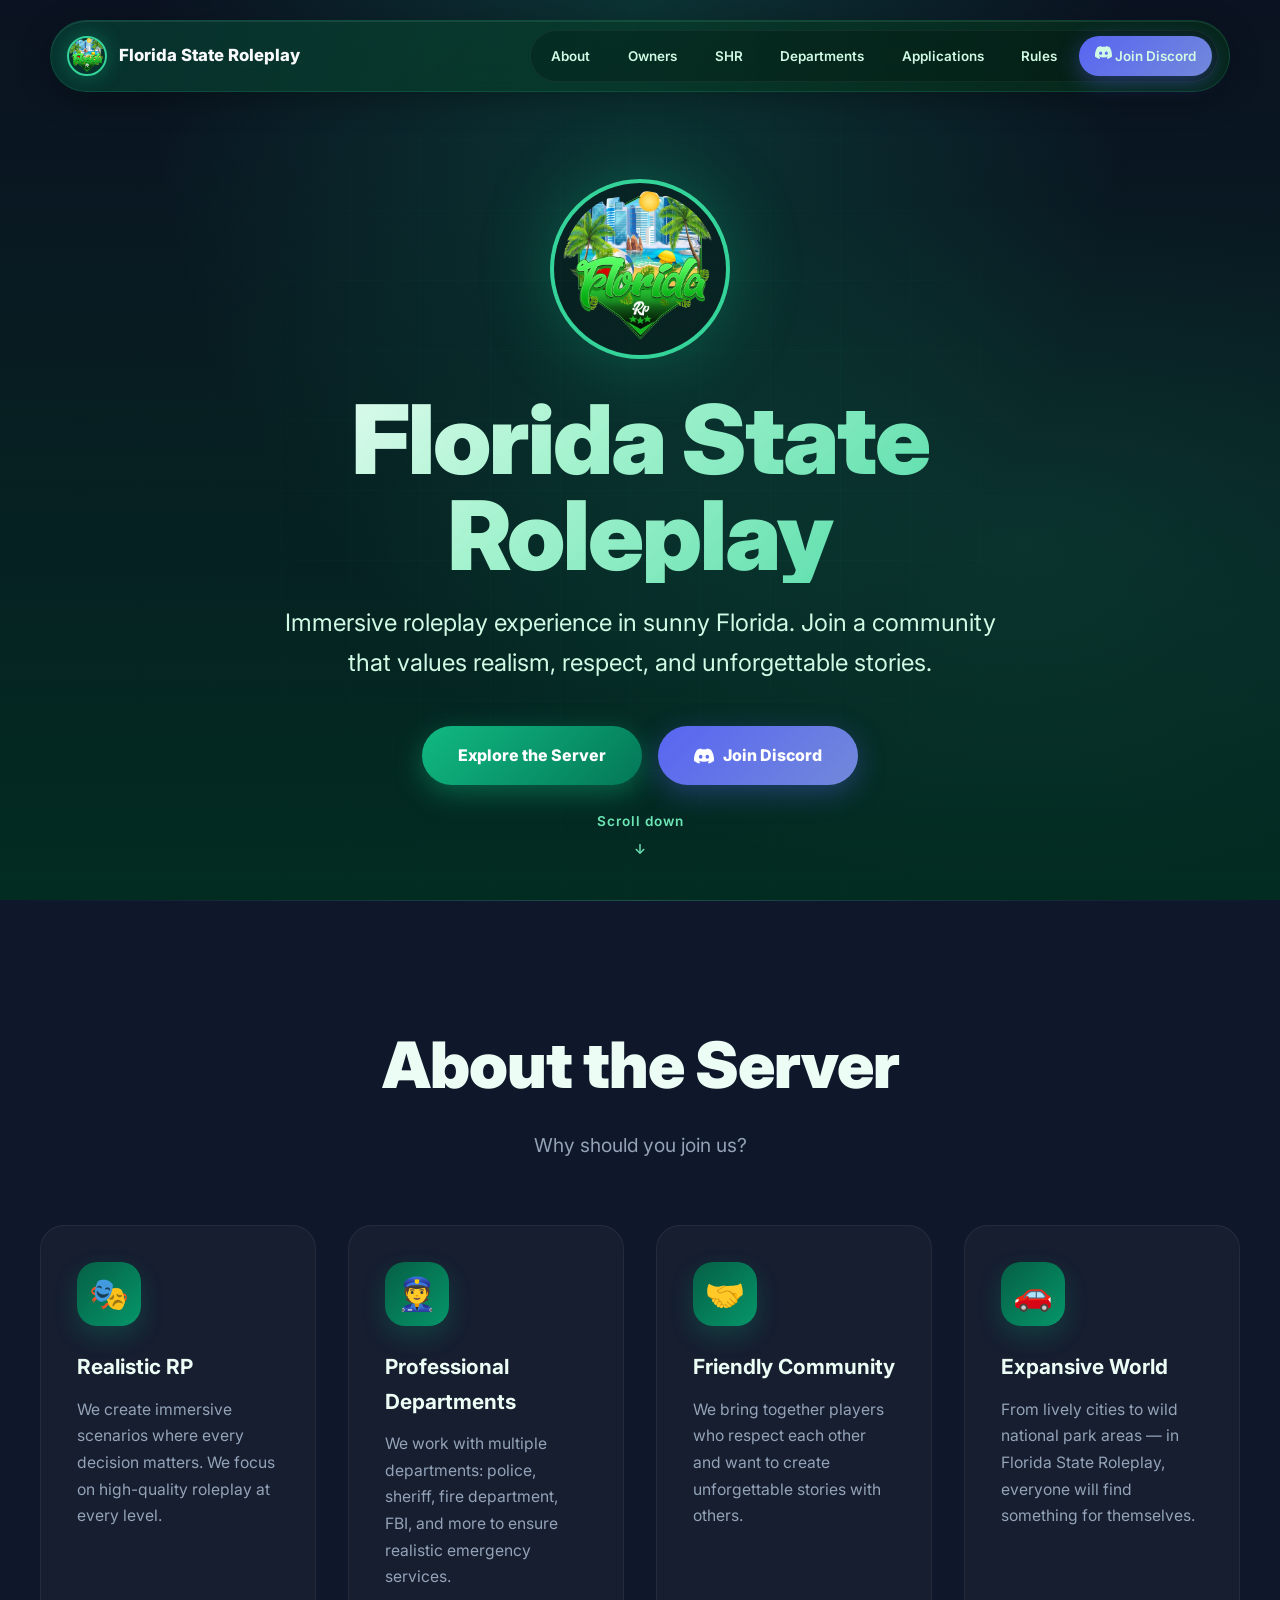
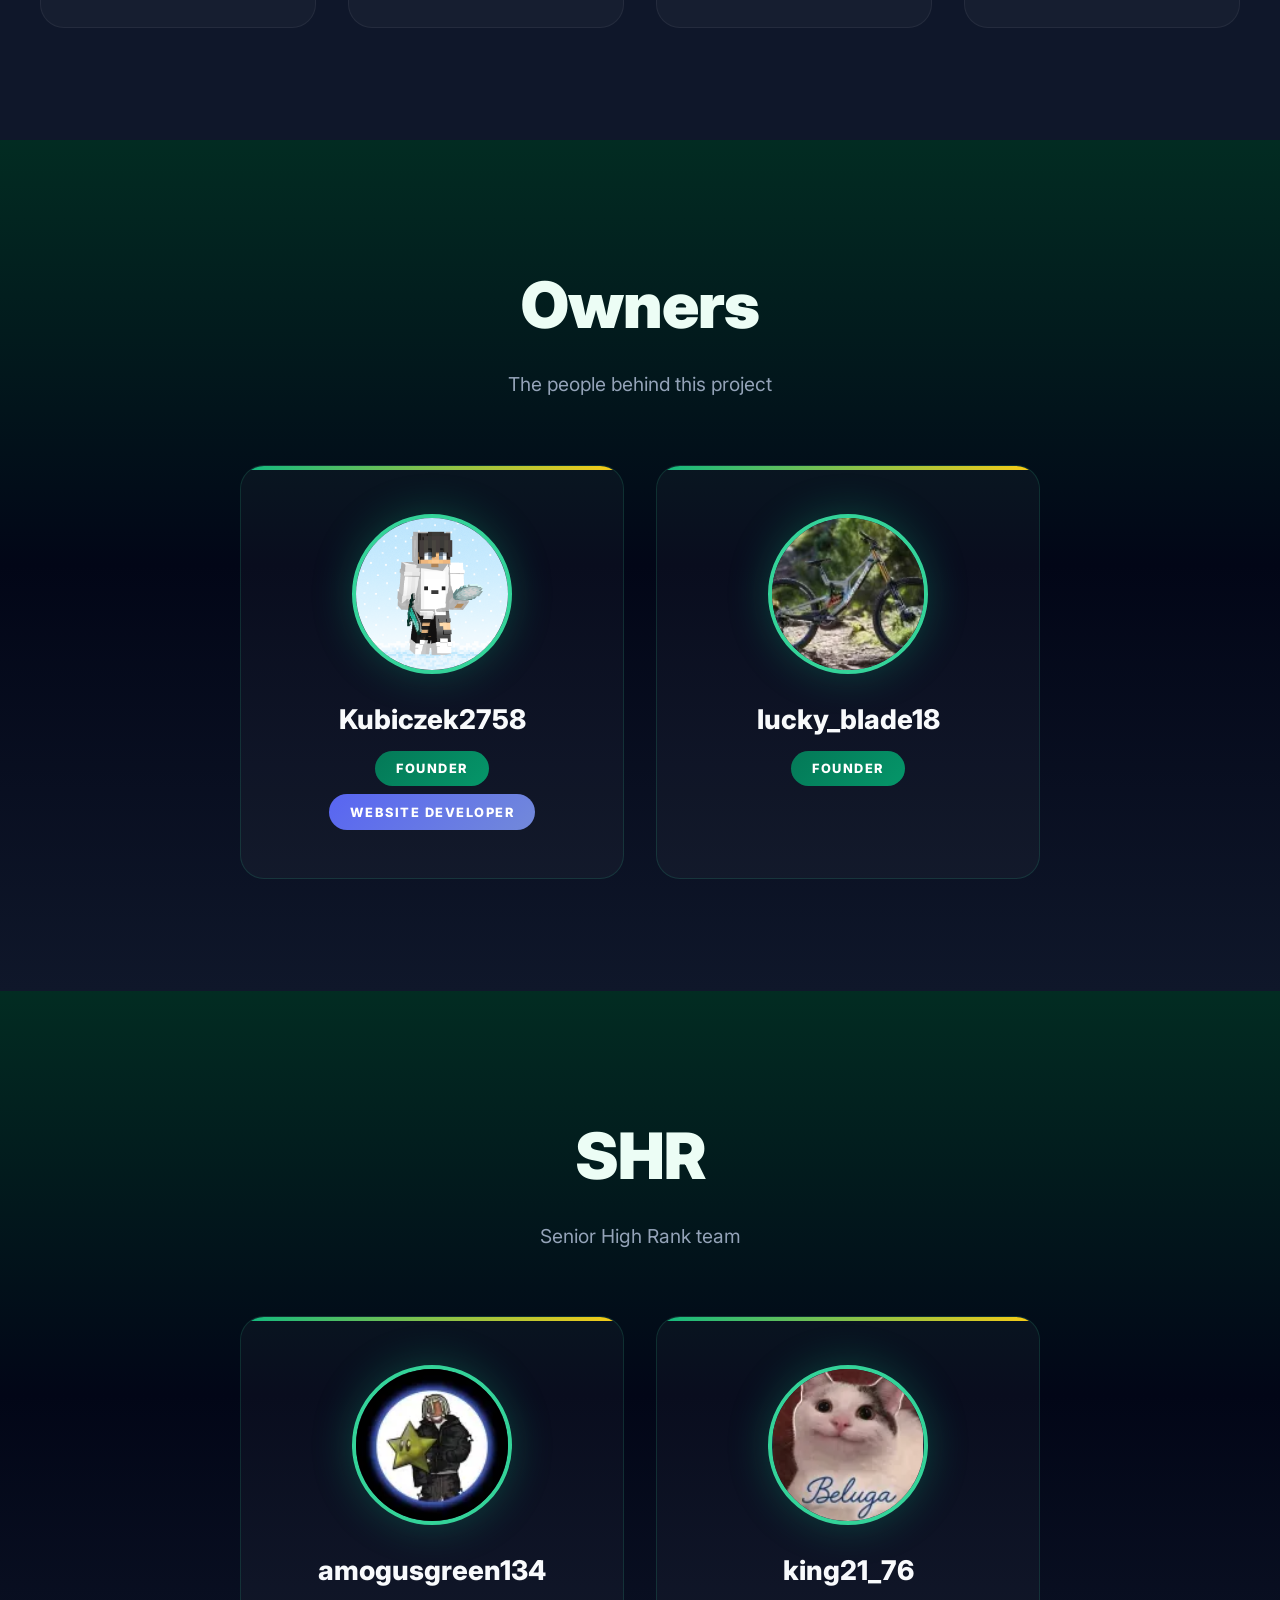
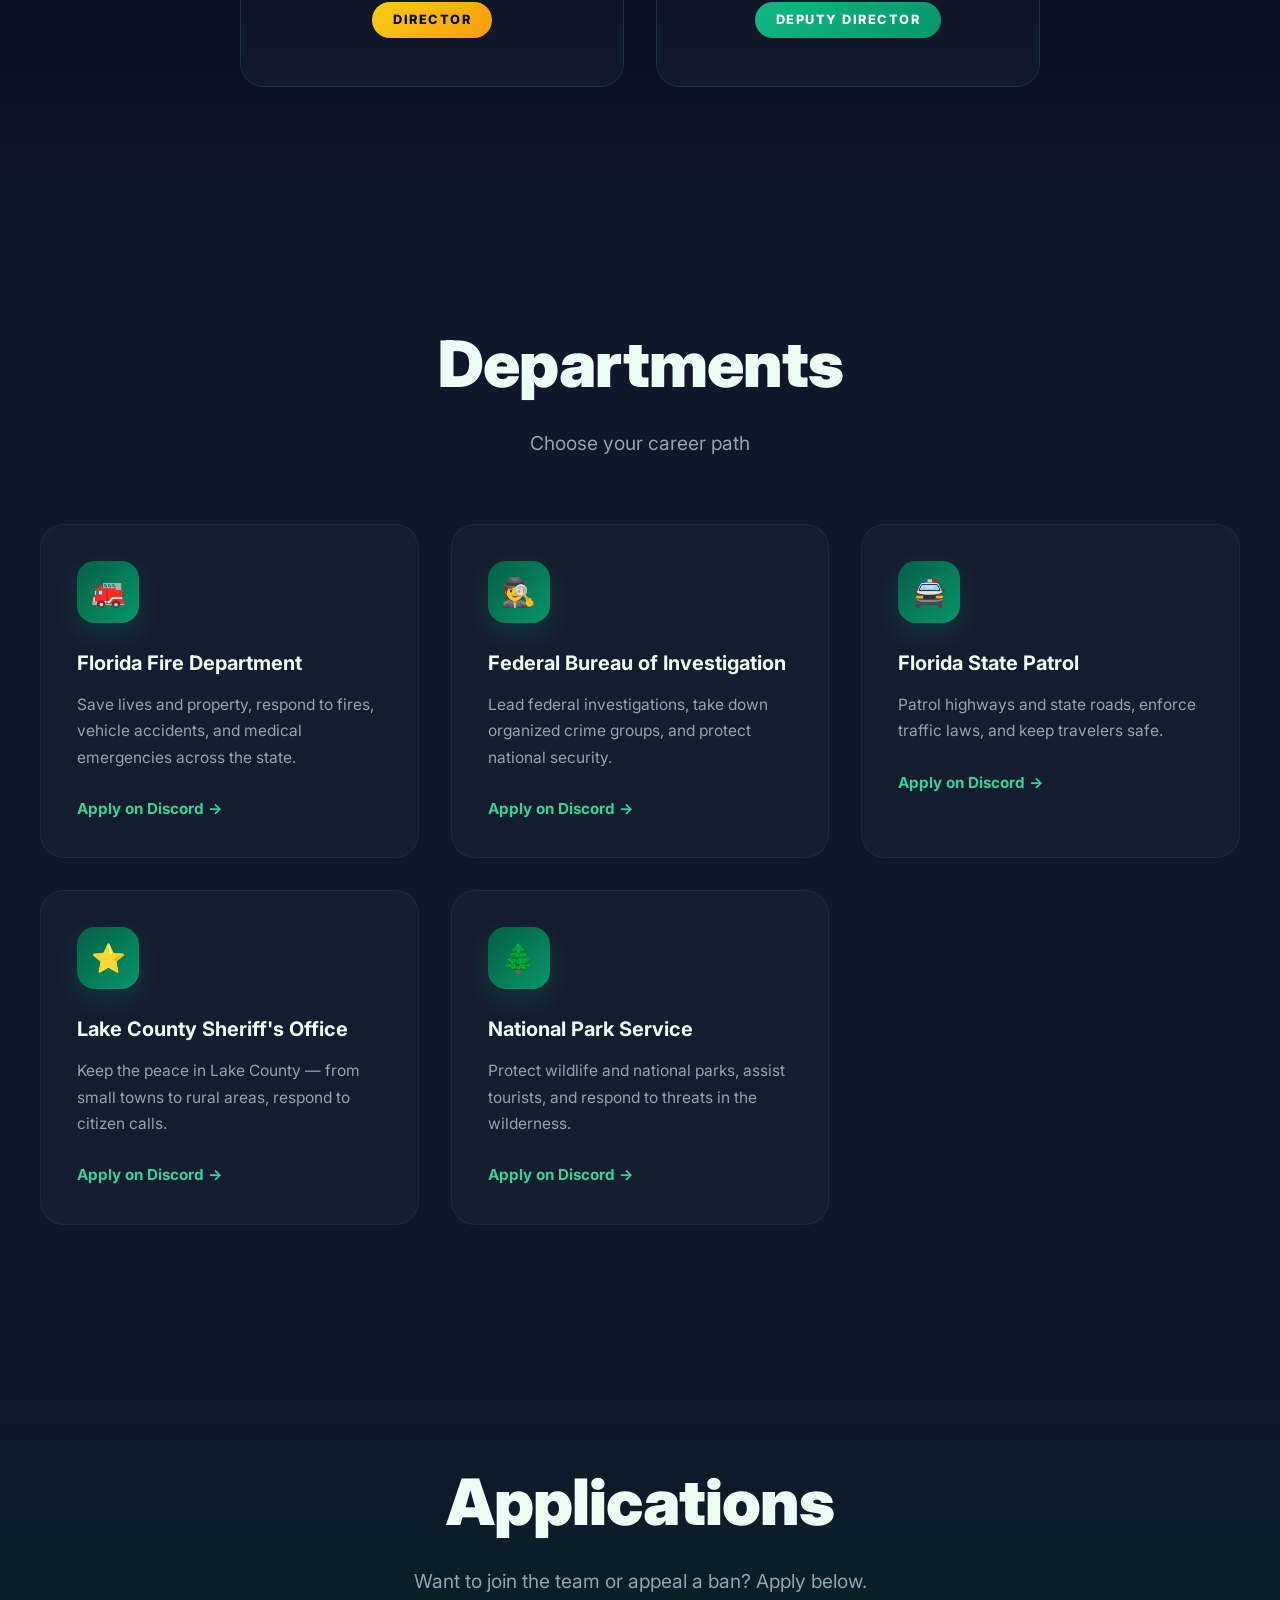
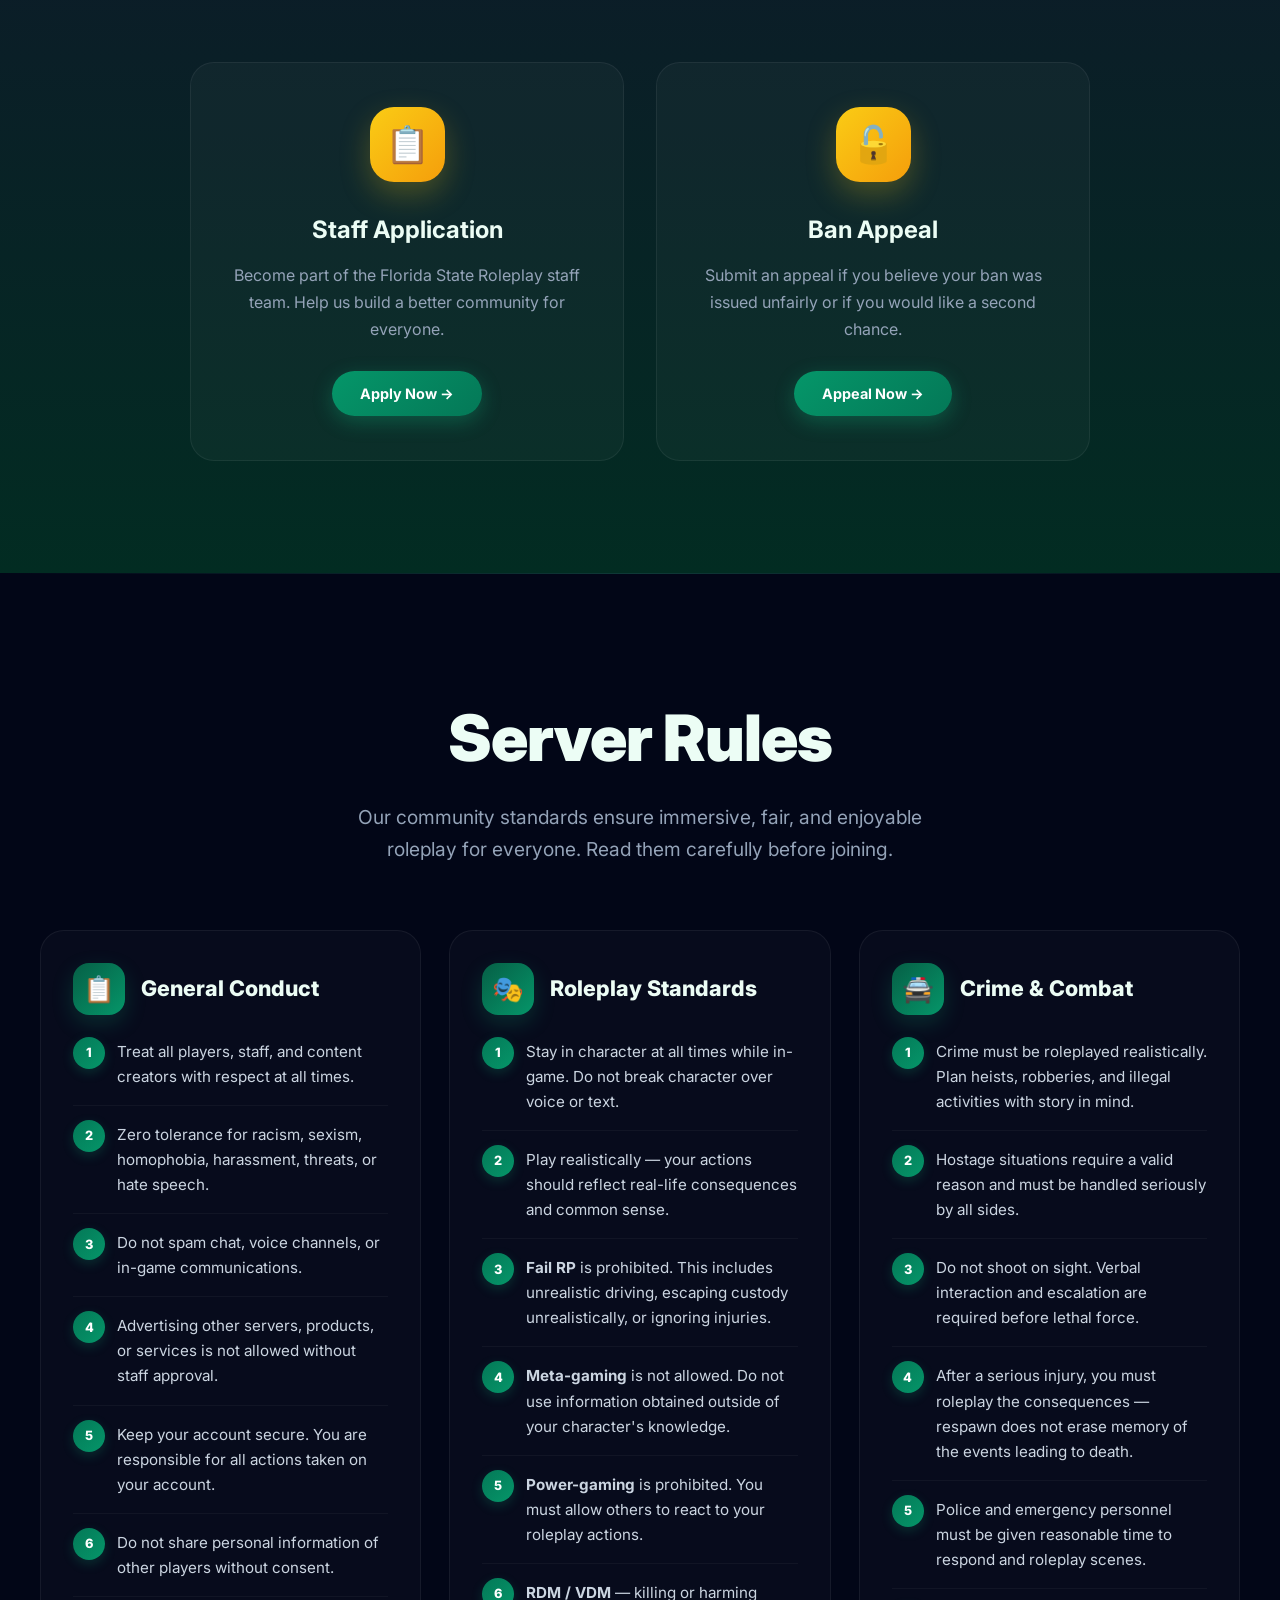
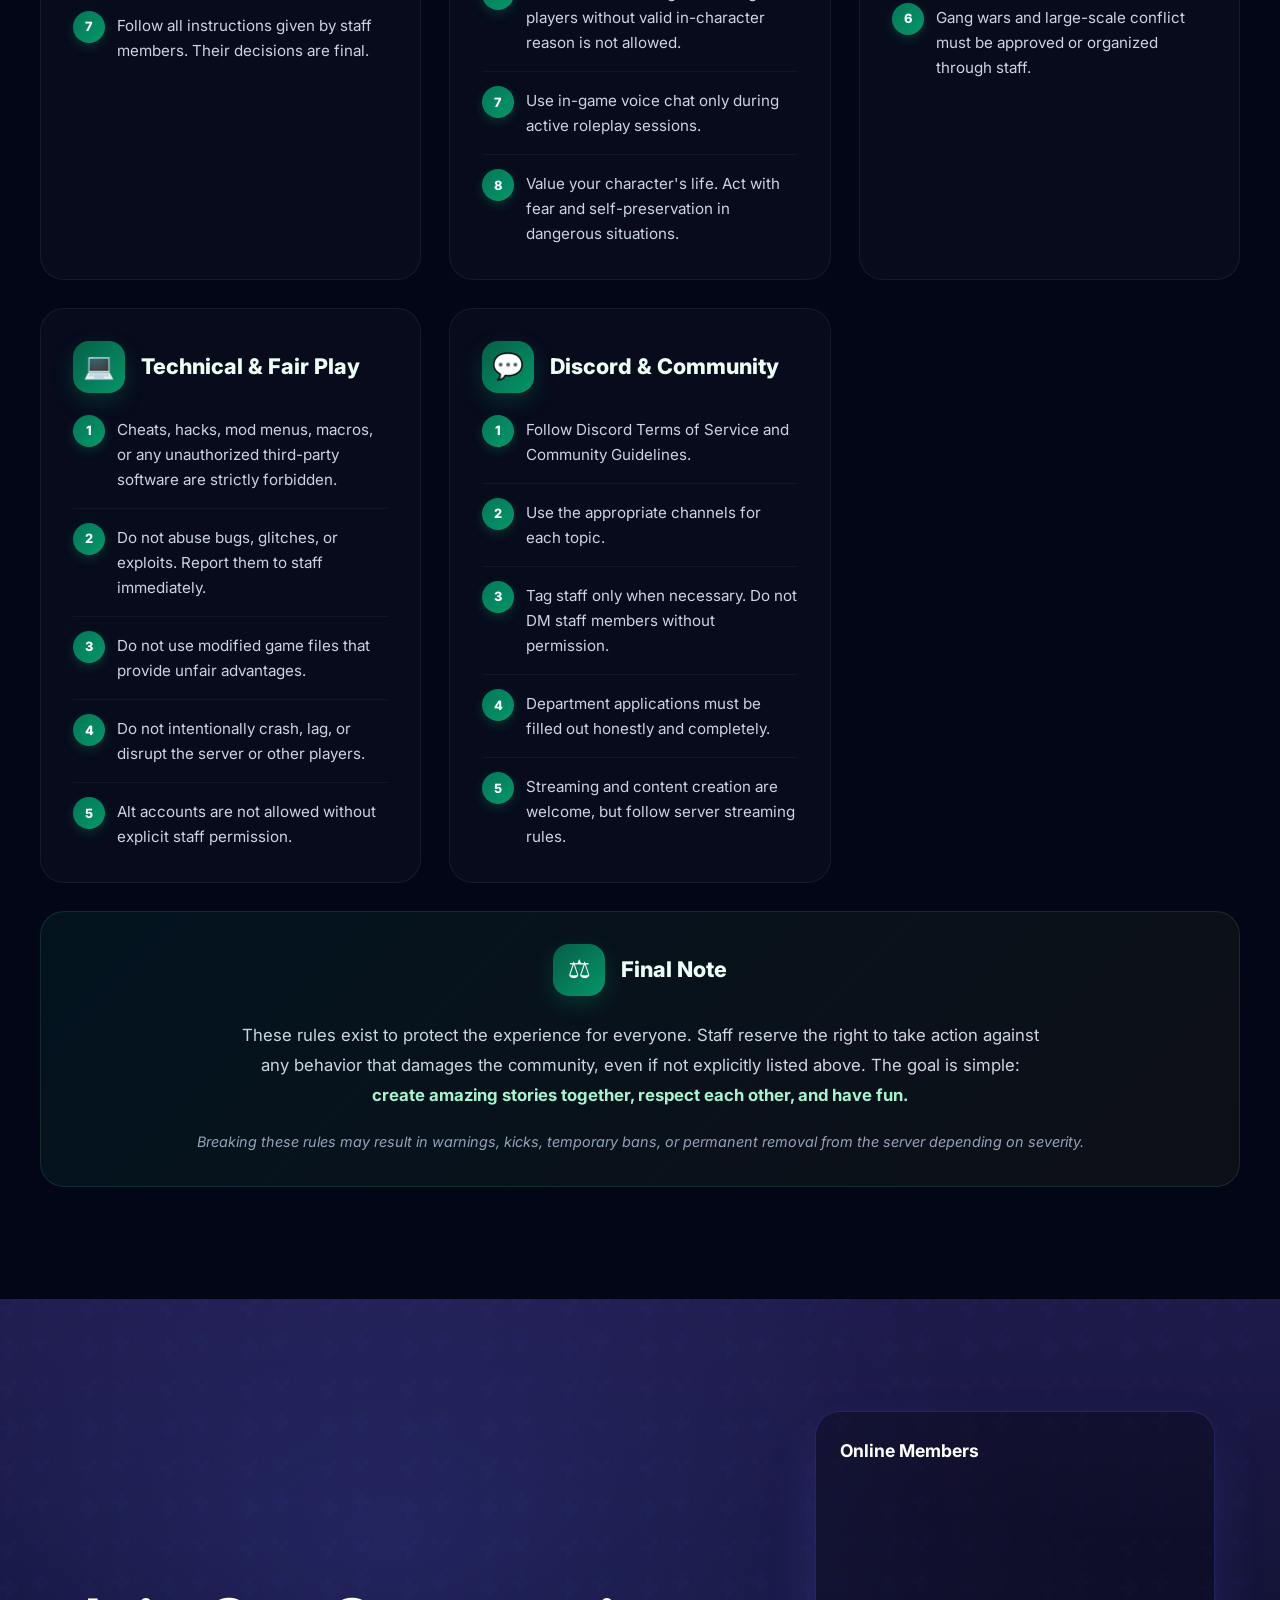
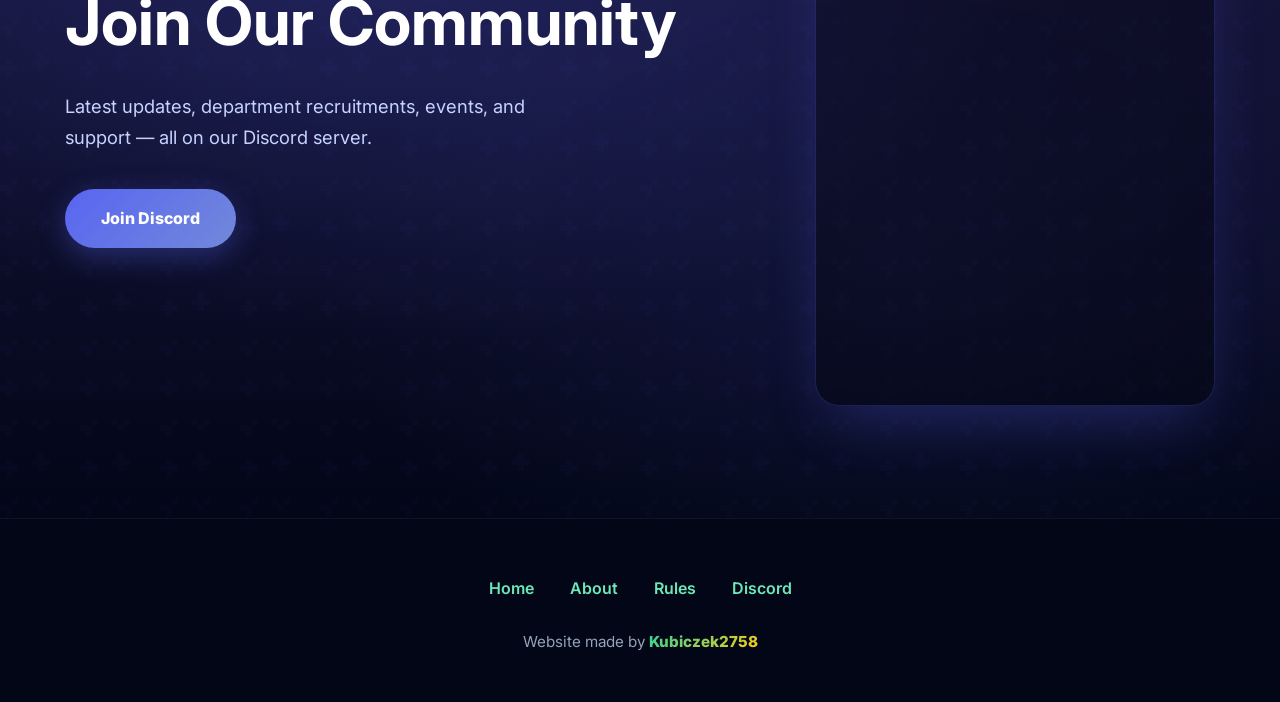
==== commit 5d60e939: "11" ====
--- a/index.html
+++ b/index.html
@@ -37,6 +37,7 @@
     <ul class="nav-links">
       <li><a href="#about">About</a></li>
       <li><a href="#owners">Owners</a></li>
+      <li><a href="#shr">SHR</a></li>
       <li><a href="#departments">Departments</a></li>
       <li><a href="#applications">Applications</a></li>
       <li><a href="#rules">Rules</a></li>
@@ -126,6 +127,30 @@
     </div>
   </section>
 
+  <!-- SHR -->
+  <section class="owners shr" id="shr">
+    <div class="container">
+      <h2 class="section-title reveal">SHR</h2>
+      <p class="section-subtitle reveal">Senior High Rank team</p>
+      <div class="owners-grid" id="shrGrid">
+        <div class="owner-card reveal" data-owner="amogusgreen">
+          <img src="dragon.png" alt="amogusgreen134" class="owner-avatar" />
+          <div class="owner-name">amogusgreen134</div>
+          <div class="owner-roles">
+            <div class="owner-role role-director">Director</div>
+          </div>
+        </div>
+        <div class="owner-card reveal" data-owner="king21">
+          <img src="beluga.png" alt="king21_76" class="owner-avatar" />
+          <div class="owner-name">king21_76</div>
+          <div class="owner-roles">
+            <div class="owner-role role-deputy">Deputy Director</div>
+          </div>
+        </div>
+      </div>
+    </div>
+  </section>
+
   <!-- Departments -->
   <section class="departments" id="departments">
     <div class="container">
--- a/styles.css
+++ b/styles.css
@@ -815,6 +815,15 @@
   background: linear-gradient(135deg, var(--discord), #7289da);
 }
 
+.owner-role.role-director {
+  background: linear-gradient(135deg, var(--accent), #f59e0b);
+  color: var(--dark);
+}
+
+.owner-role.role-deputy {
+  background: linear-gradient(135deg, var(--green-500), var(--green-600));
+}
+
 /* ========================
    DEPARTMENTS
    ======================== */
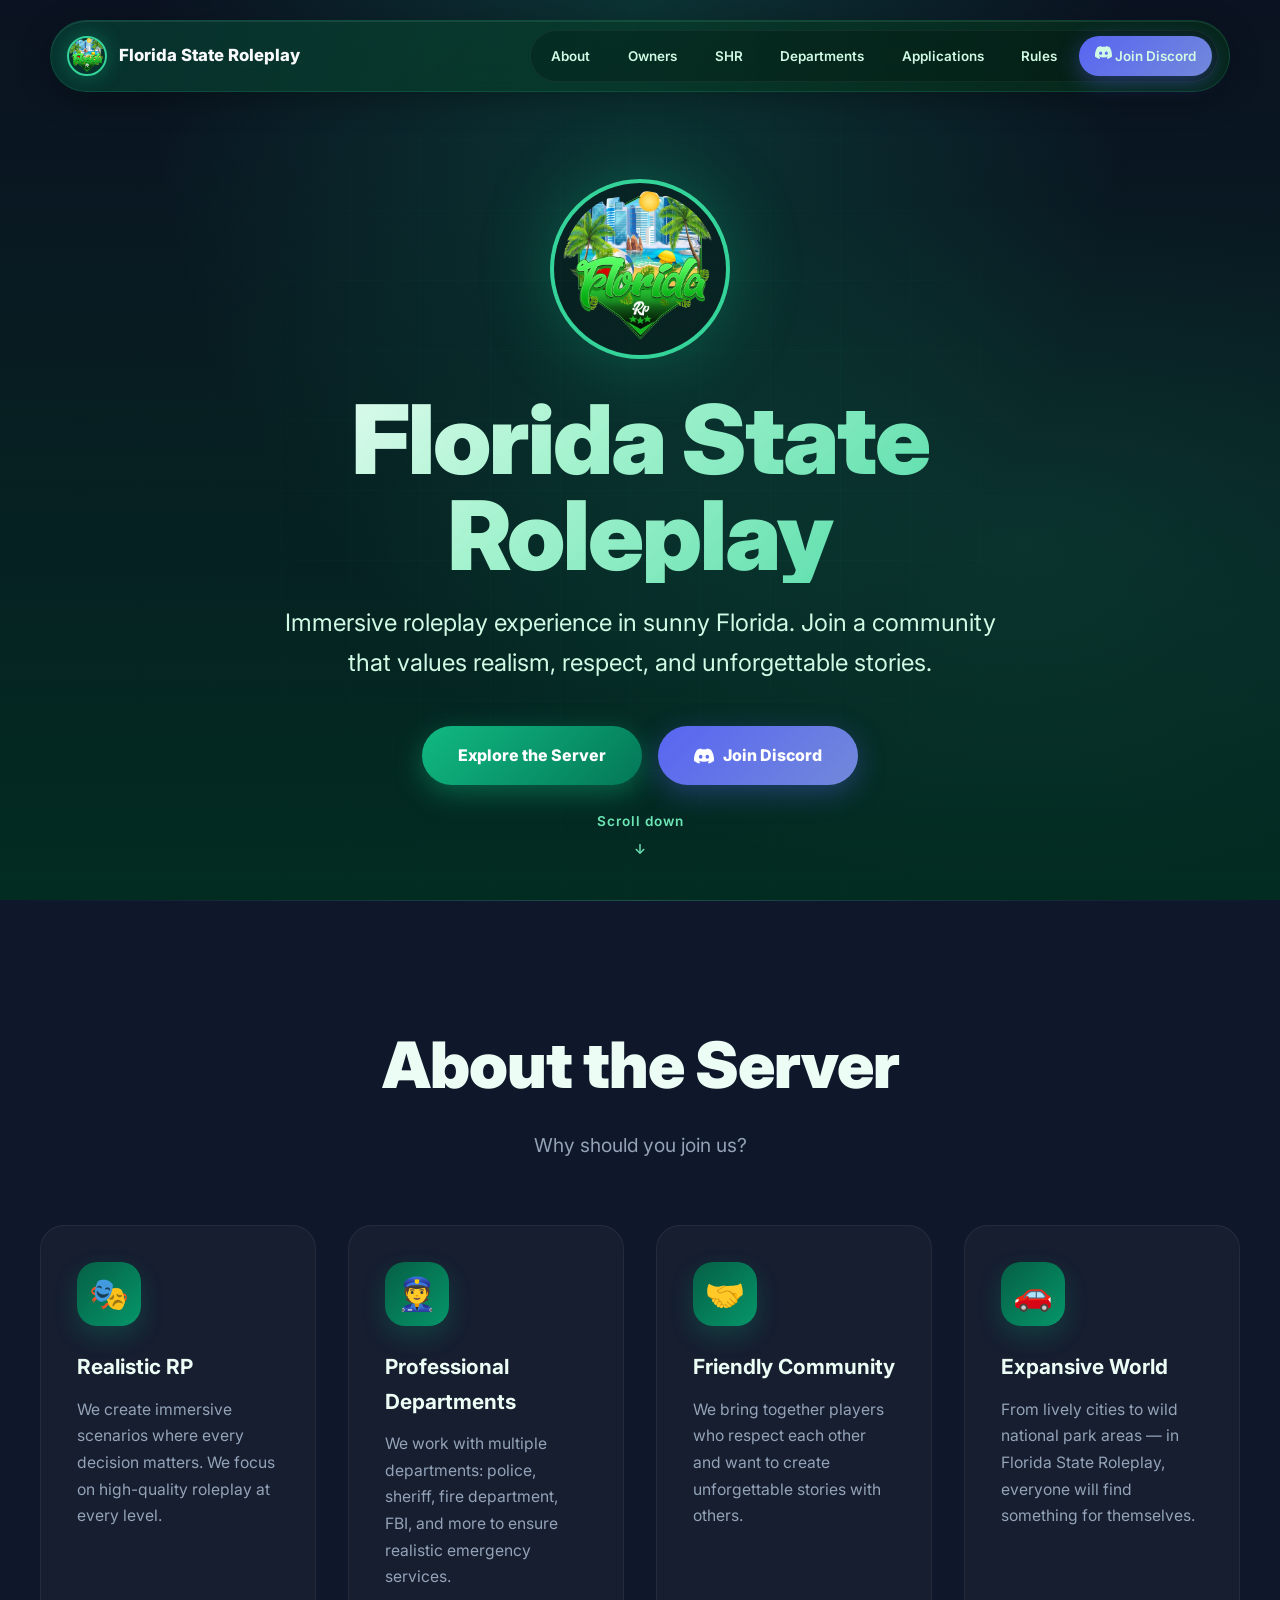
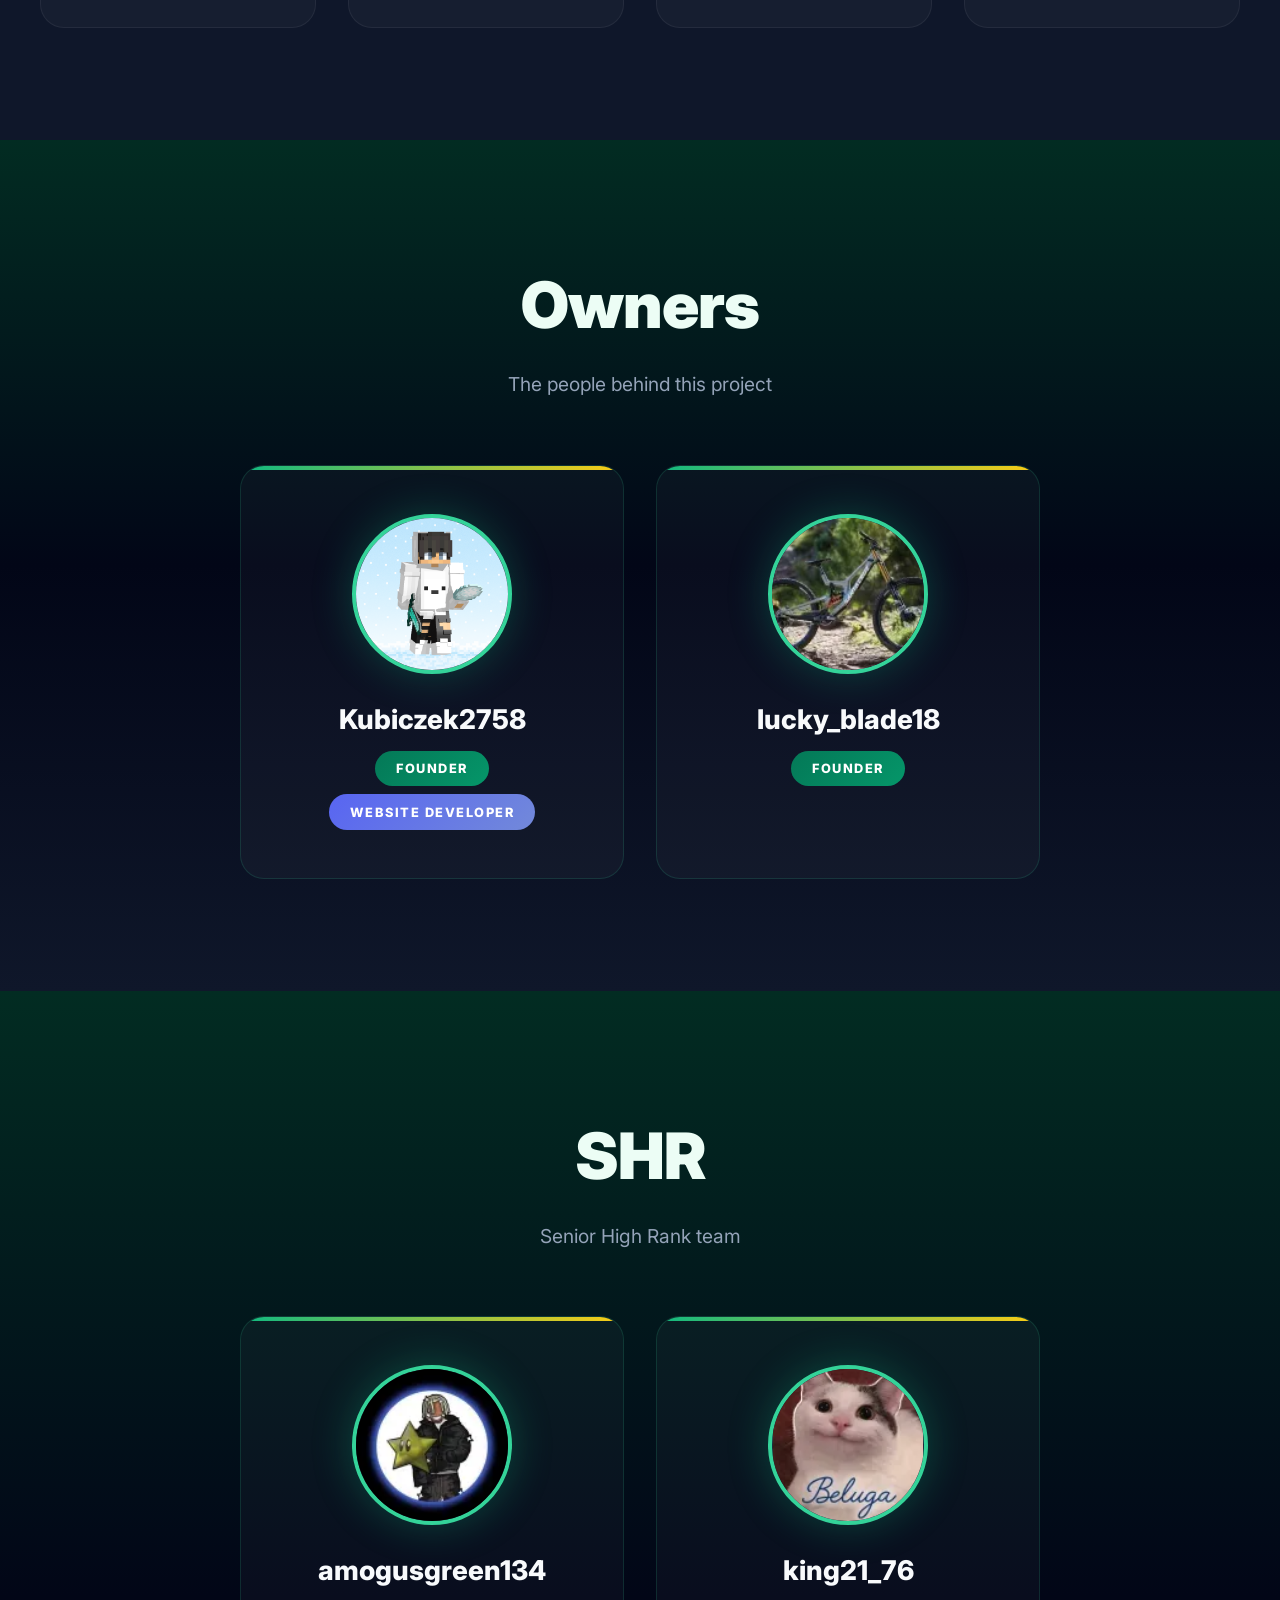
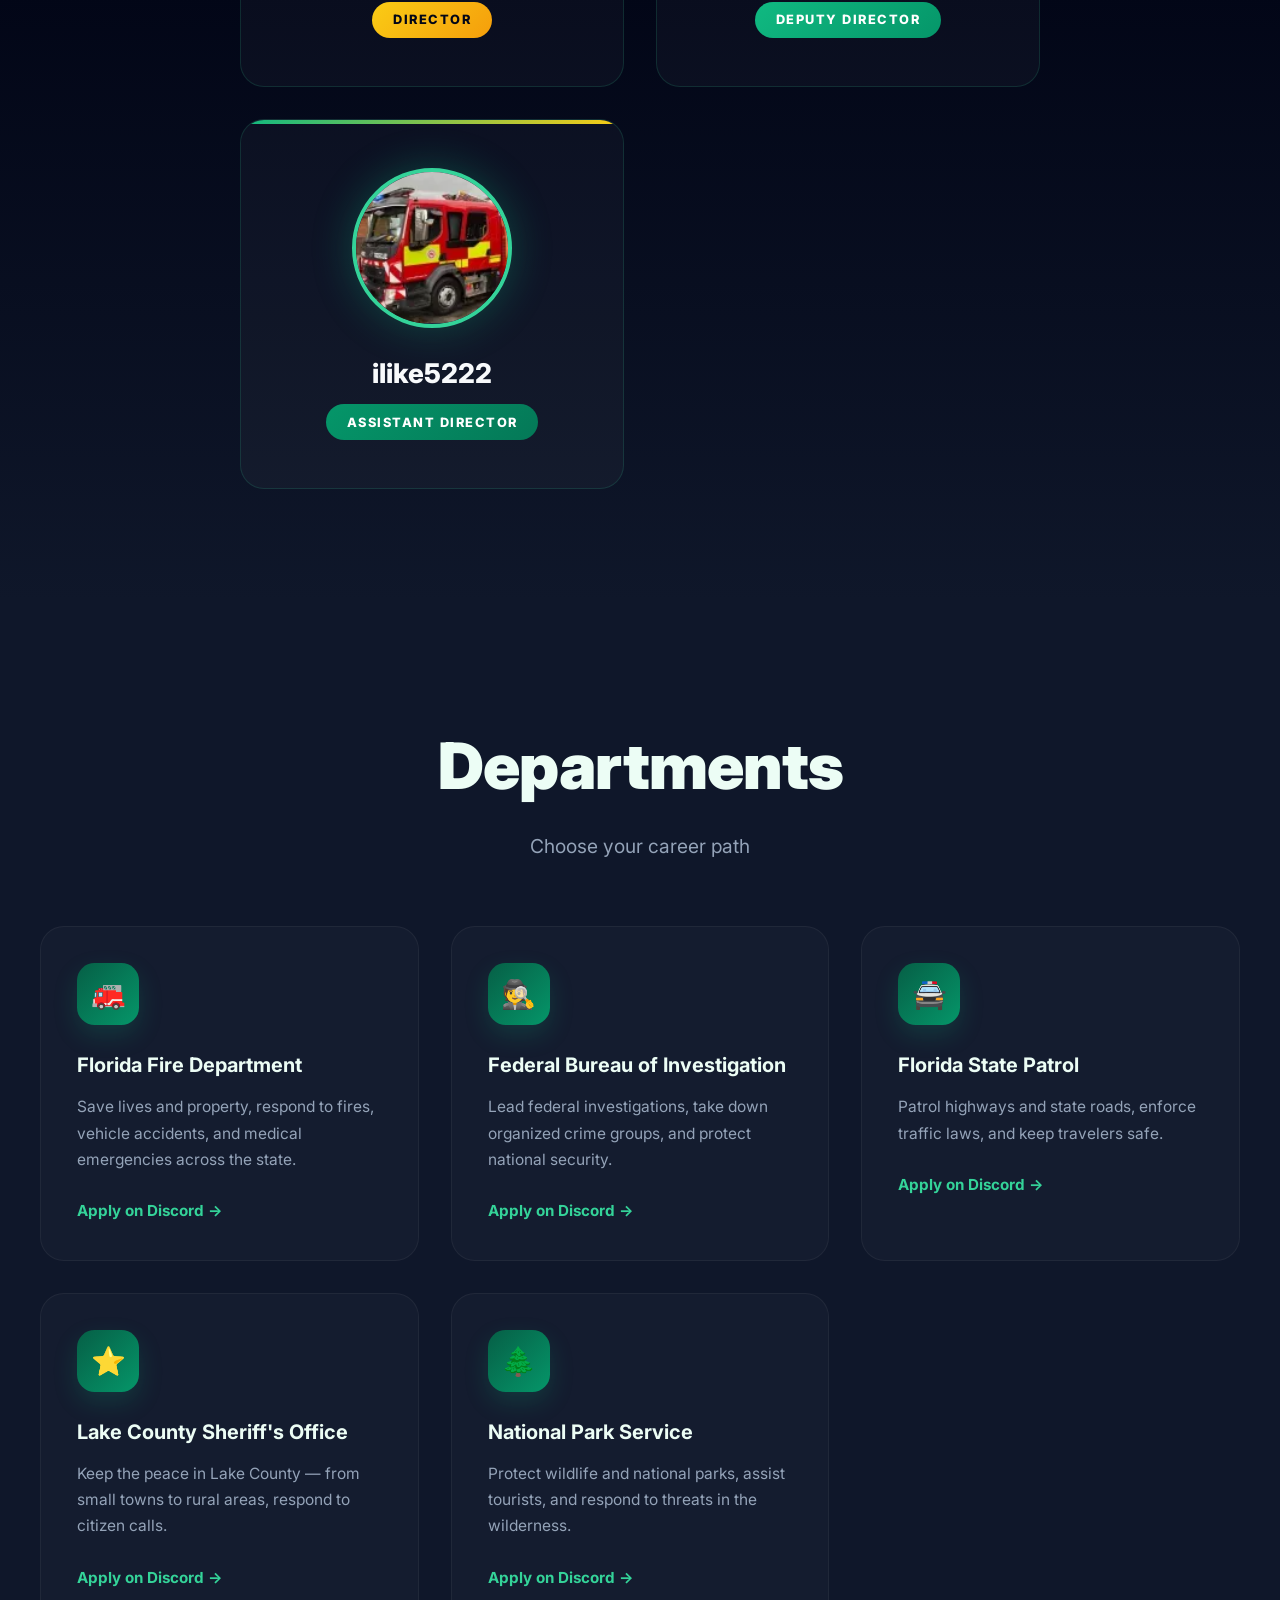
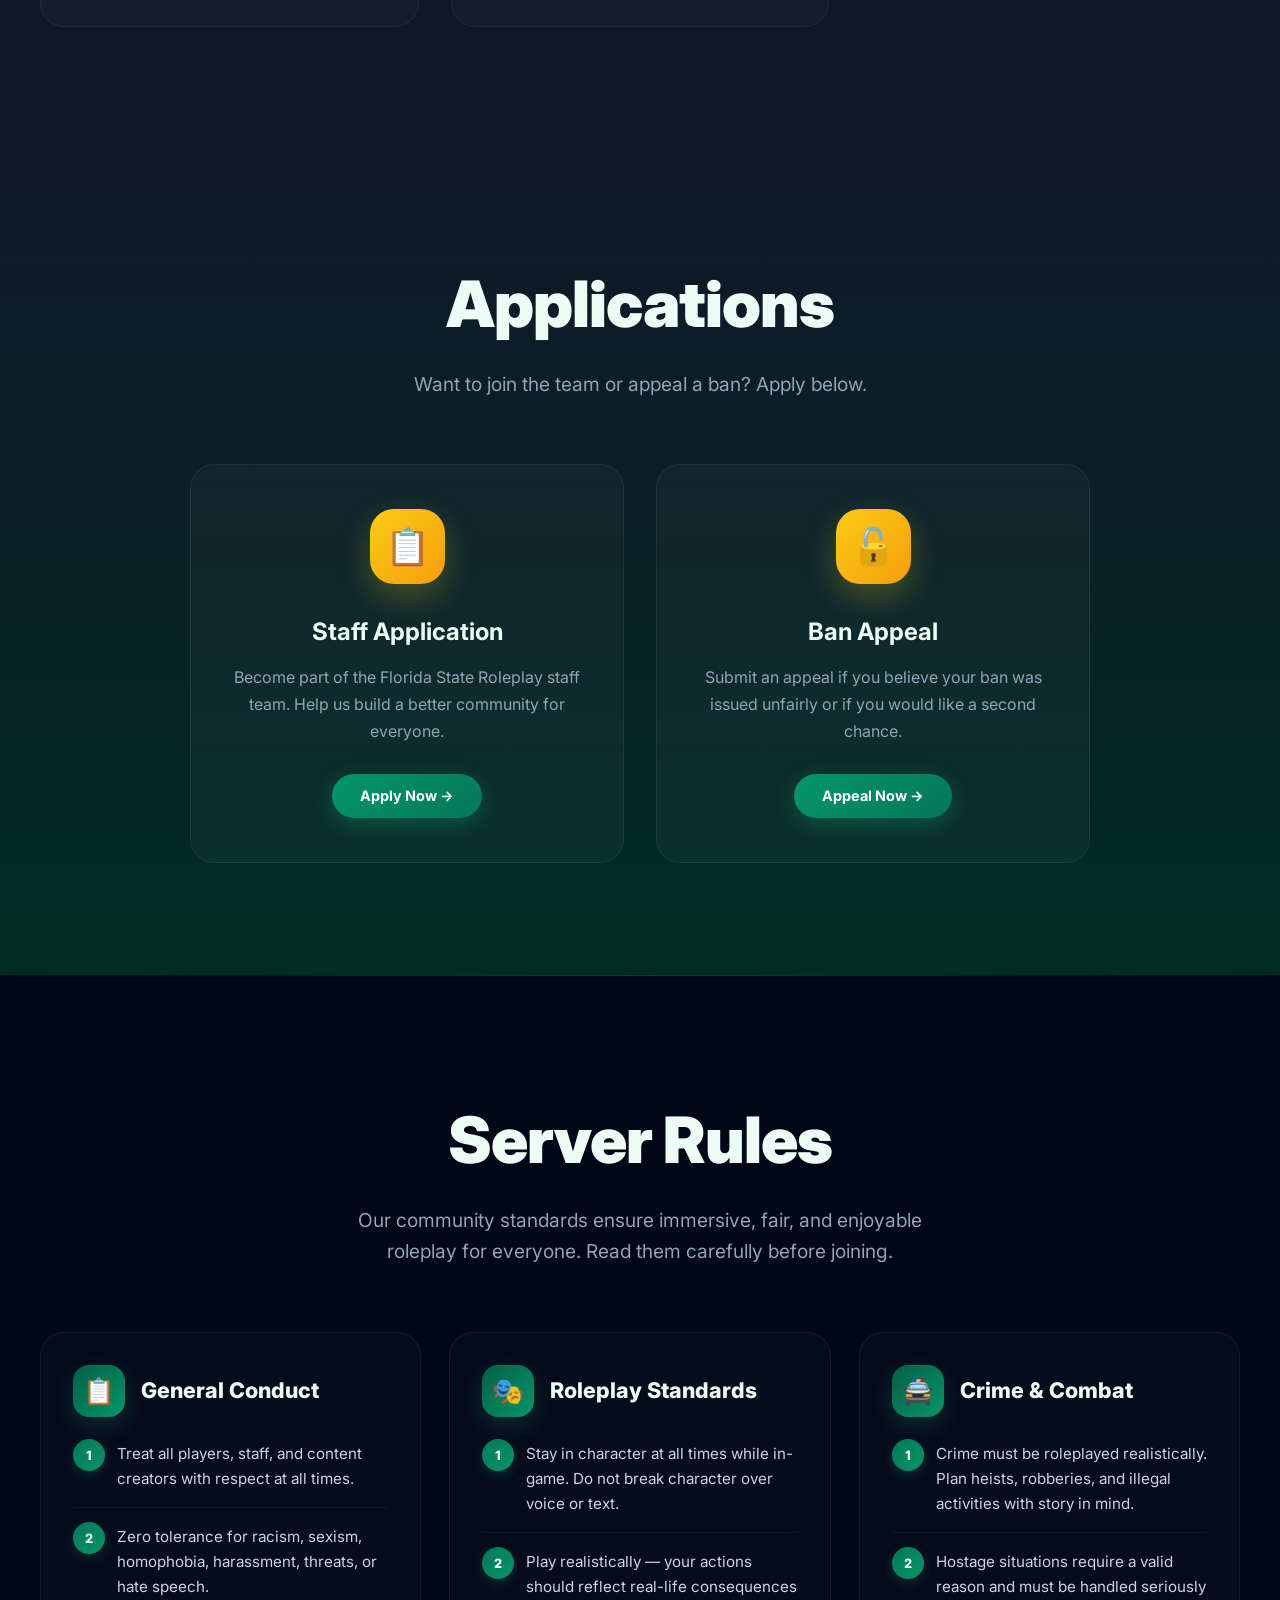
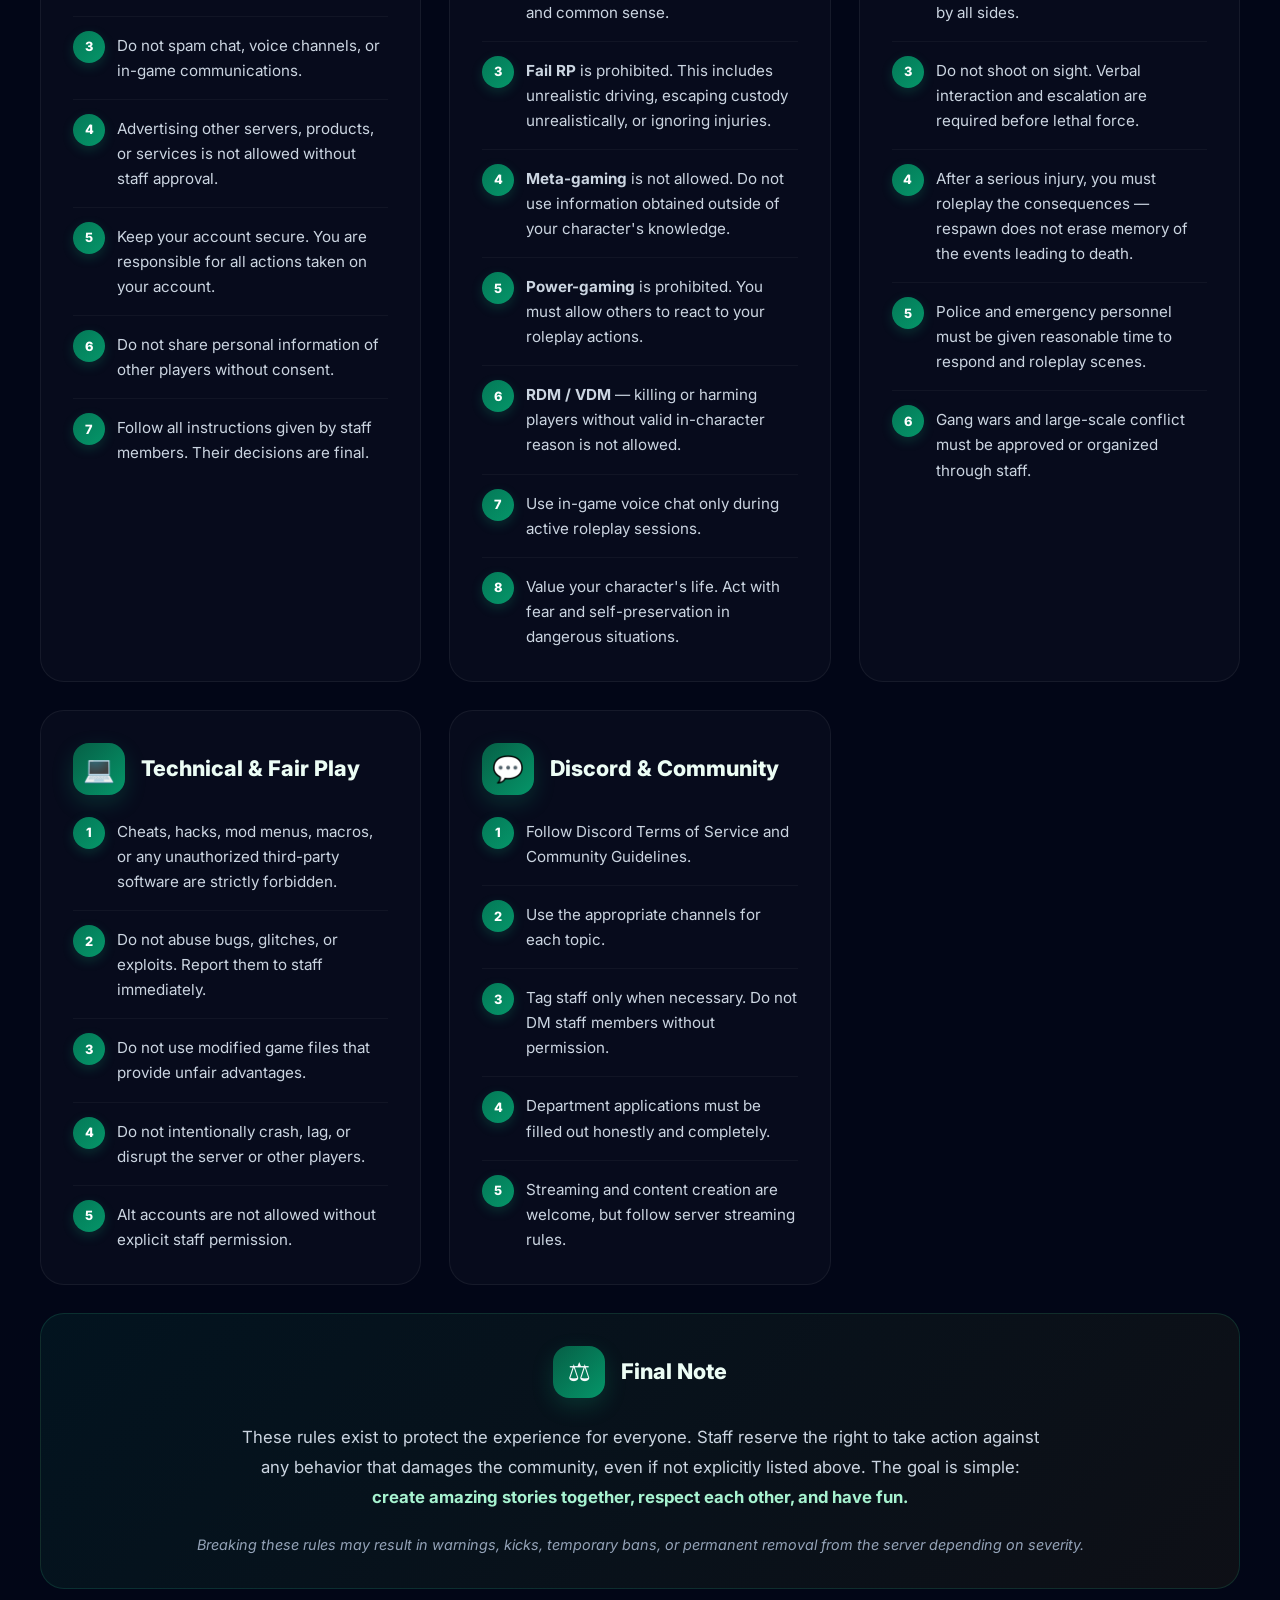
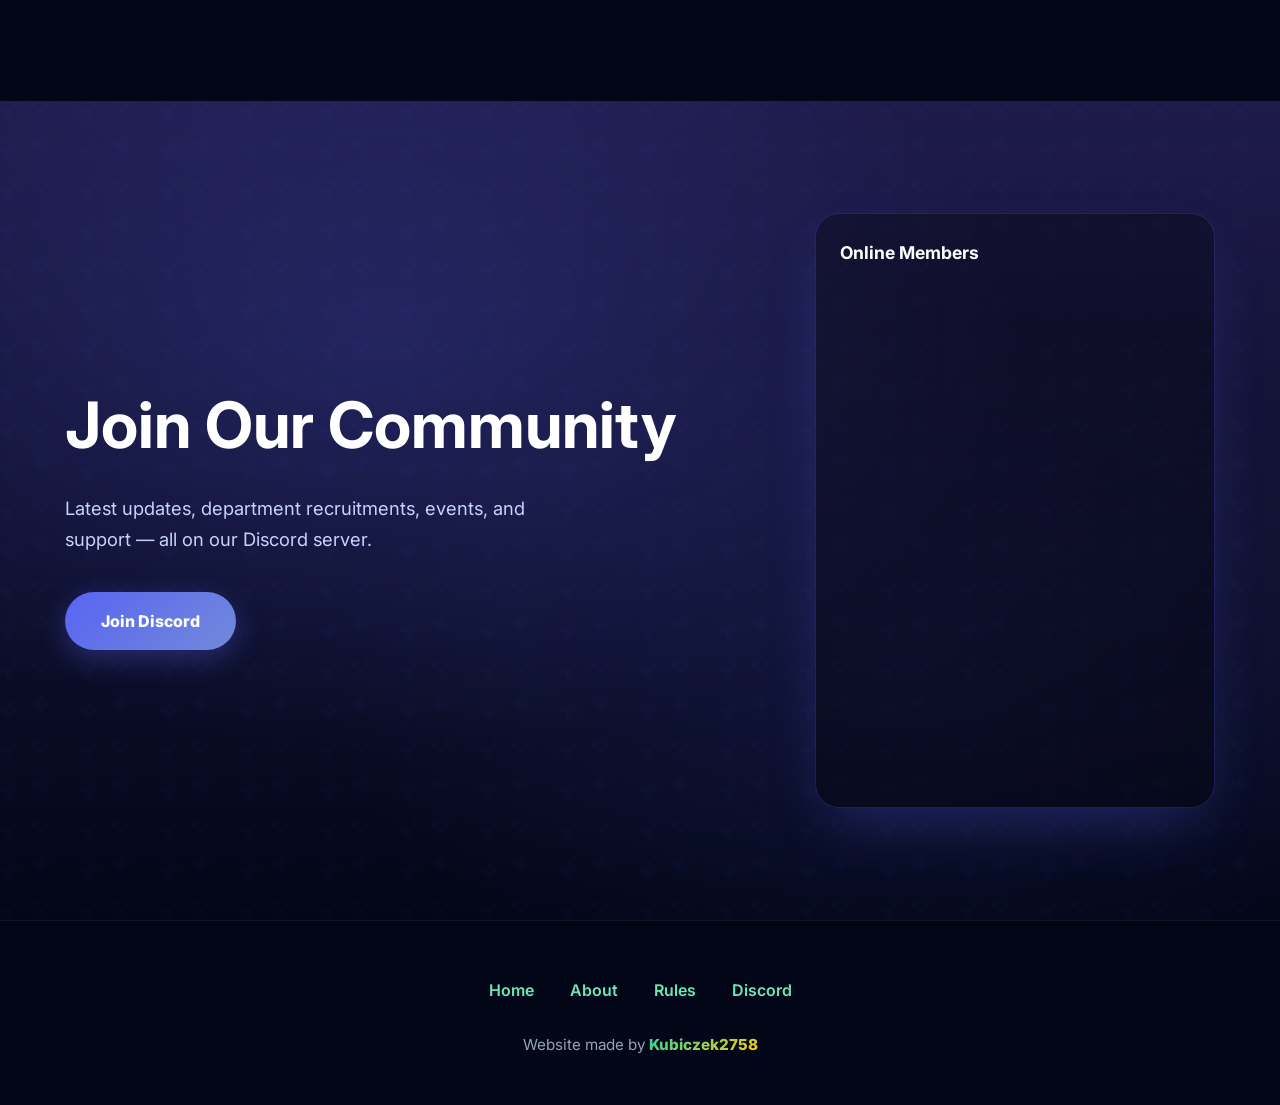
==== commit c81169e7: "13" ====
--- a/index.html
+++ b/index.html
@@ -6,7 +6,7 @@
   <meta name="description" content="Florida State Roleplay - the best roleplay server in the state of Florida. Join us and start your adventure!" />
   <title>Florida State Roleplay</title>
   <link rel="icon" href="logo.png" type="image/png" />
-  <link rel="stylesheet" href="styles.css?v=2" />
+  <link rel="stylesheet" href="styles.css?v=3" />
 </head>
 <body>
 
@@ -147,6 +147,13 @@
             <div class="owner-role role-deputy">Deputy Director</div>
           </div>
         </div>
+        <div class="owner-card reveal" data-owner="ilike5222">
+          <img src="ilike5222.png" alt="ilike5222" class="owner-avatar" />
+          <div class="owner-name">ilike5222</div>
+          <div class="owner-roles">
+            <div class="owner-role role-assistant">Assistant Director</div>
+          </div>
+        </div>
       </div>
     </div>
   </section>
@@ -350,6 +357,6 @@
     <p>Website made by <span class="credit-name">Kubiczek2758</span></p>
   </footer>
 
-  <script src="app.js?v=2"></script>
+  <script src="app.js?v=3"></script>
 </body>
 </html>
--- a/styles.css
+++ b/styles.css
@@ -824,6 +824,10 @@
   background: linear-gradient(135deg, var(--green-500), var(--green-600));
 }
 
+.owner-role.role-assistant {
+  background: linear-gradient(135deg, var(--green-600), var(--green-700));
+}
+
 /* ========================
    DEPARTMENTS
    ======================== */
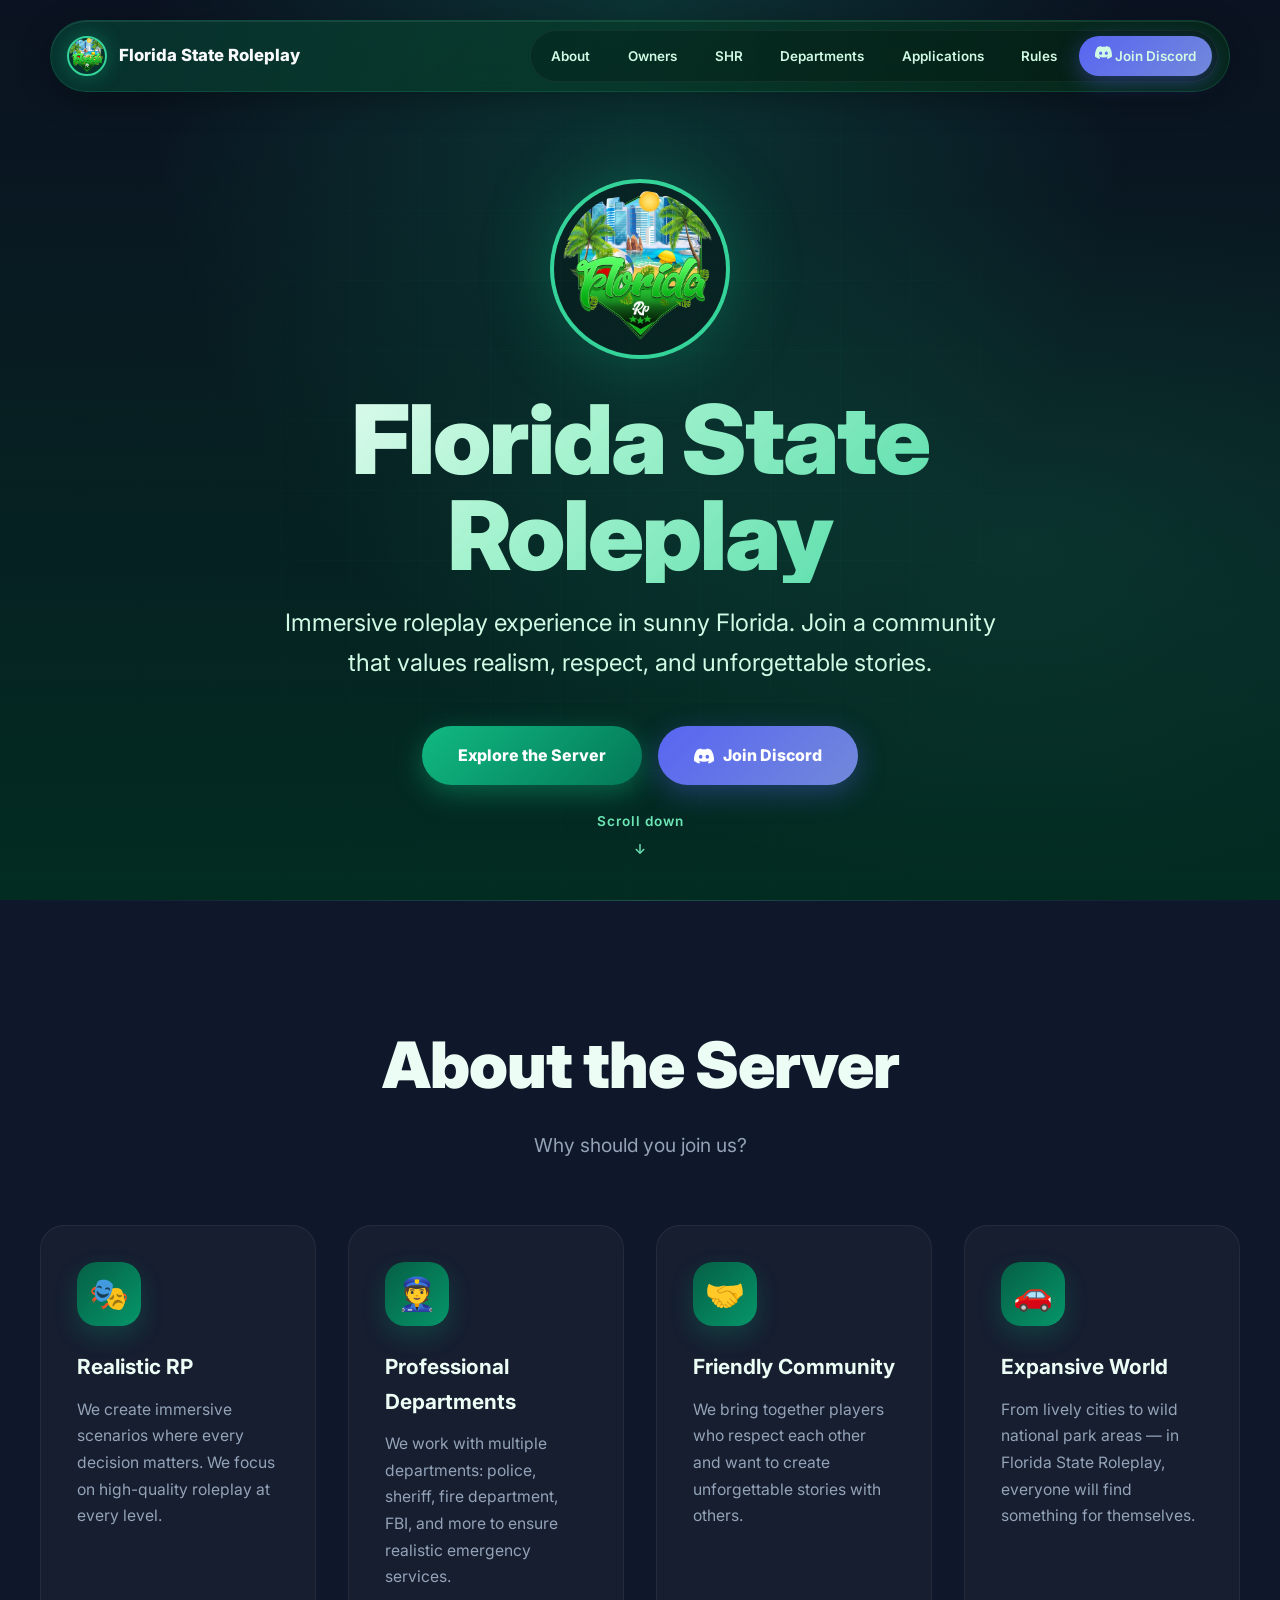
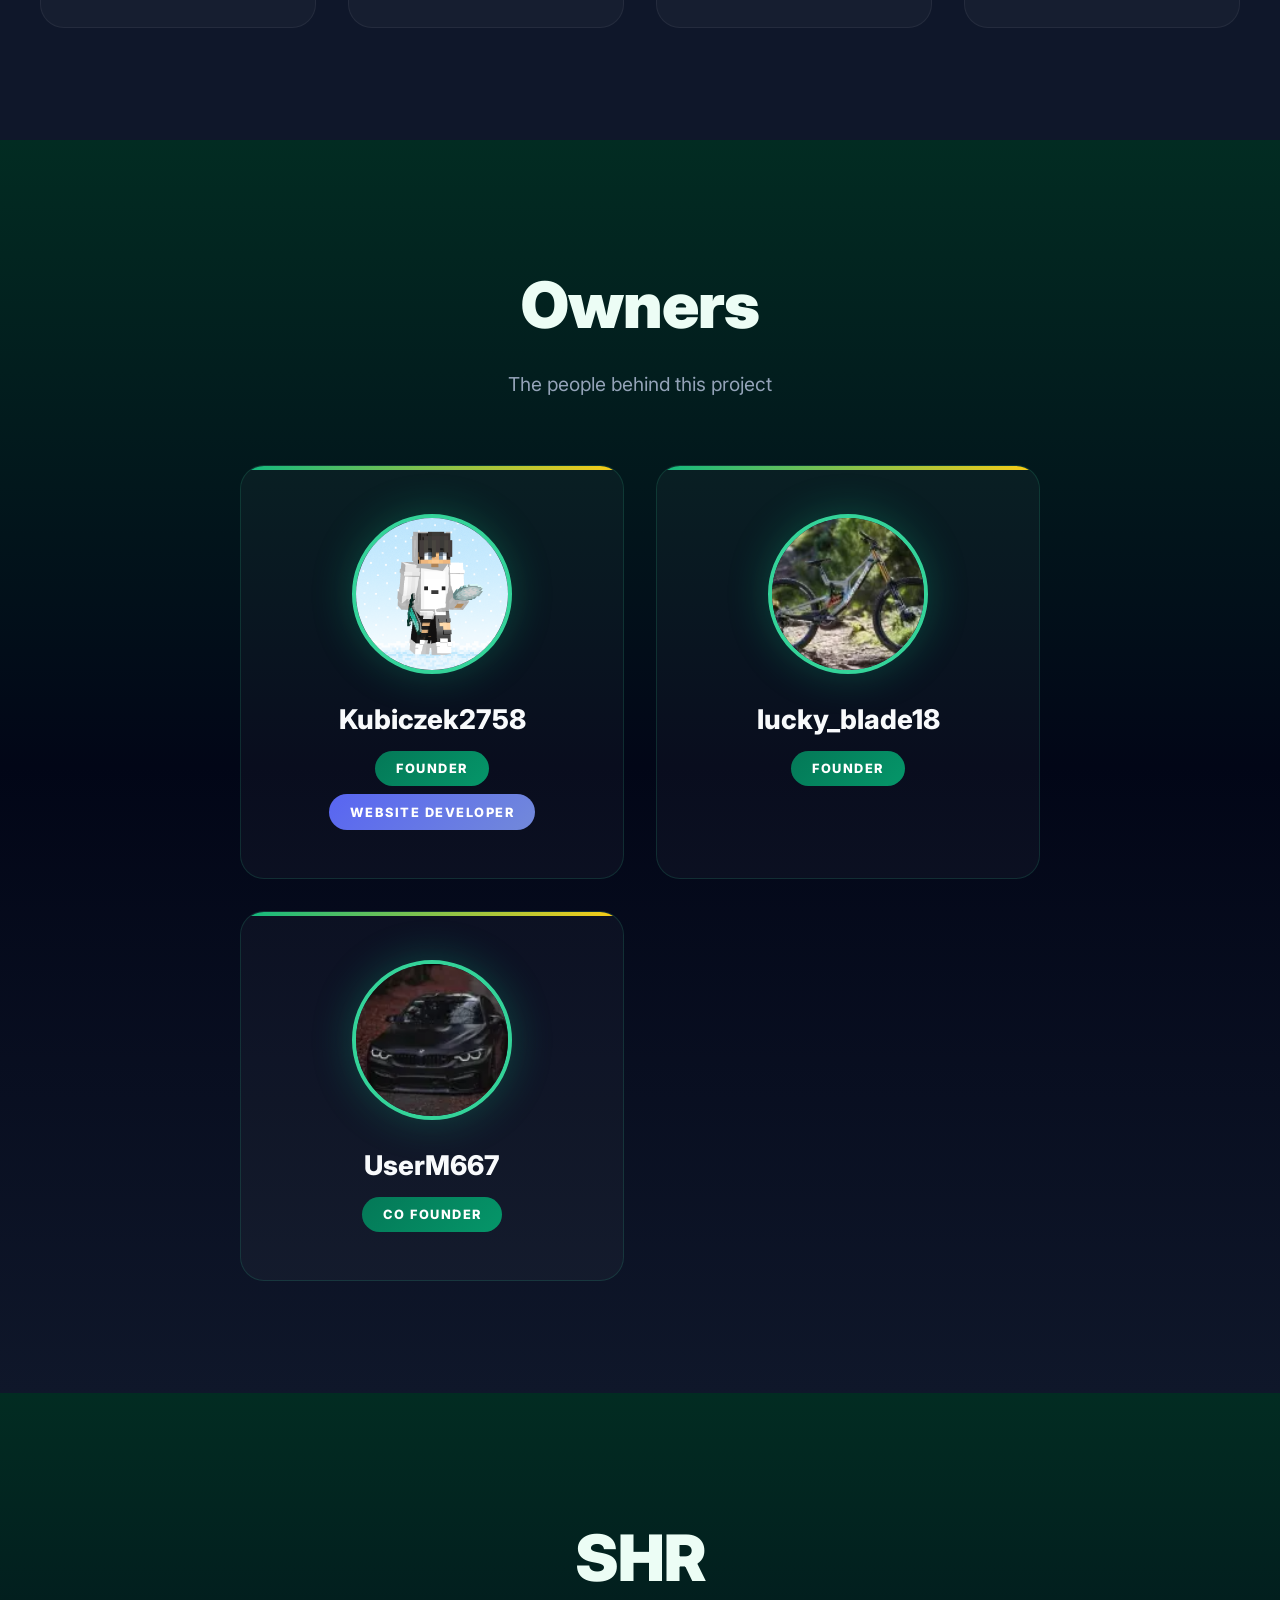
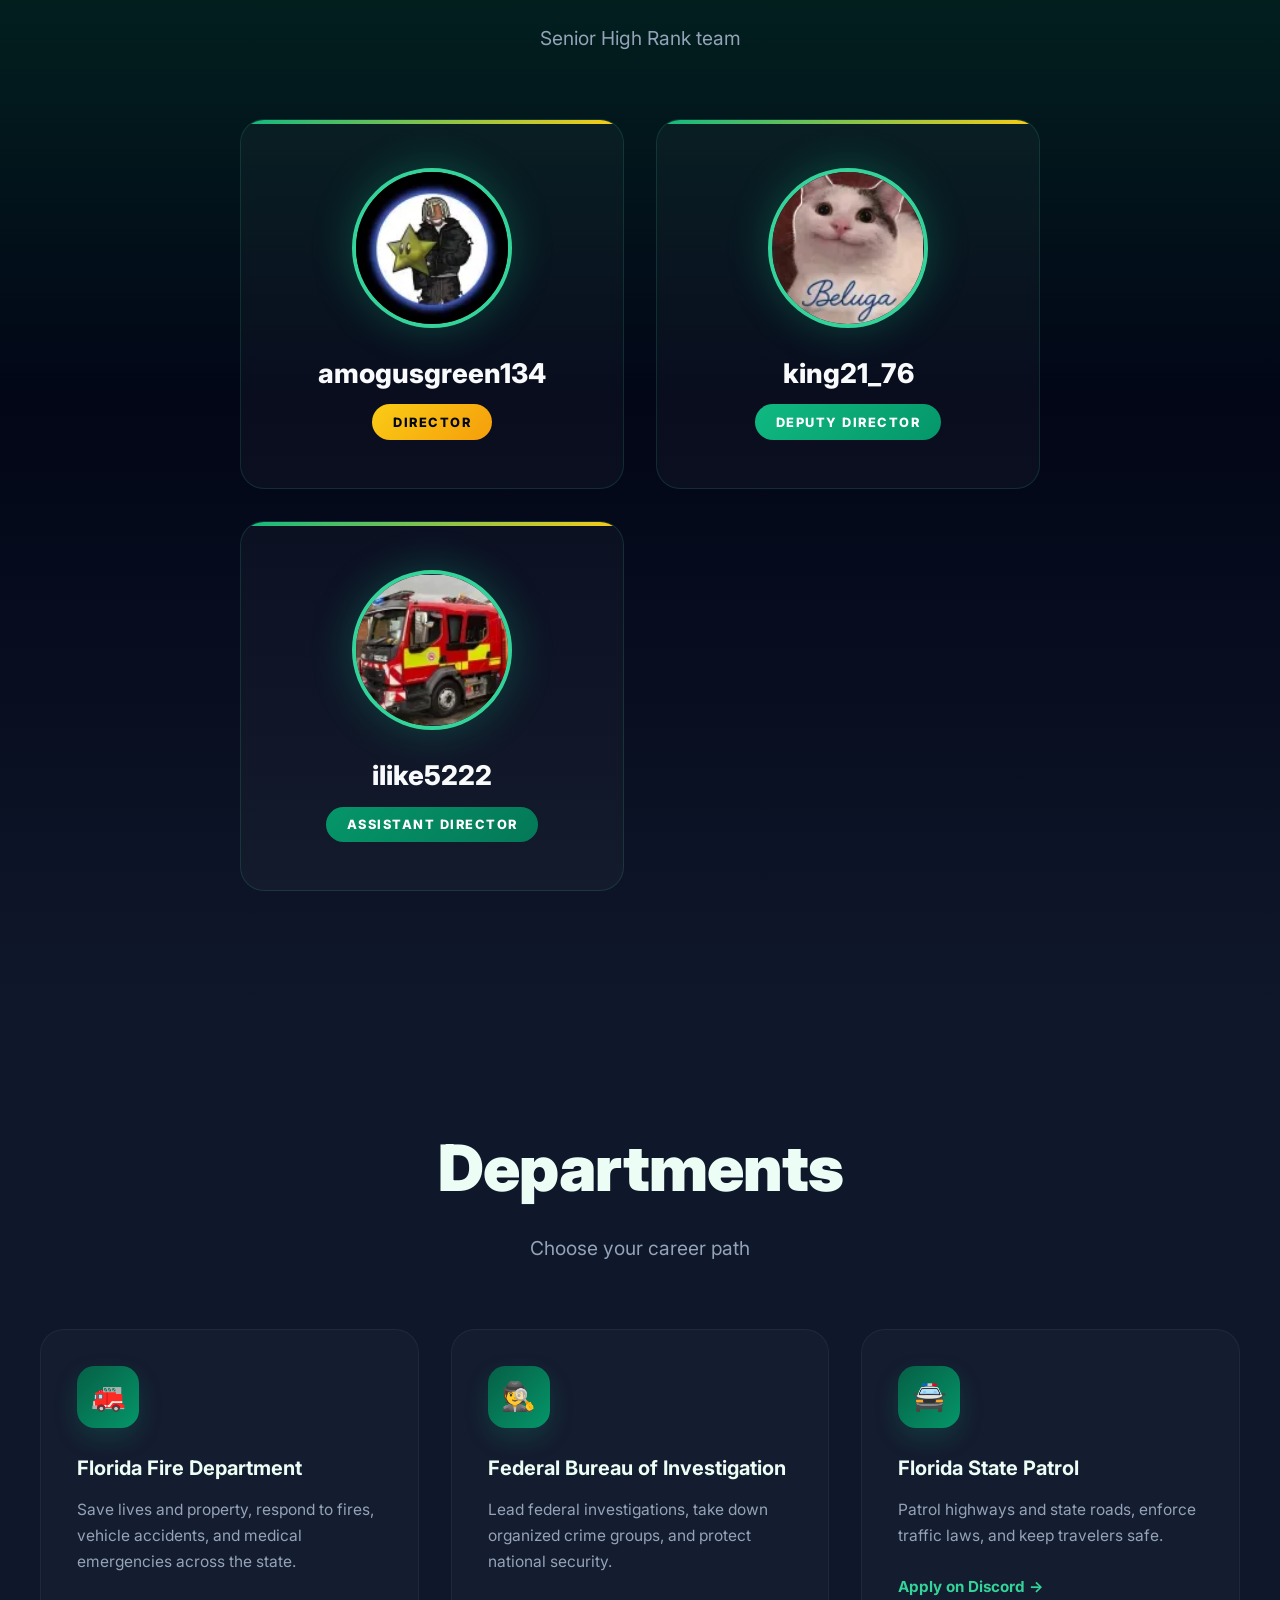
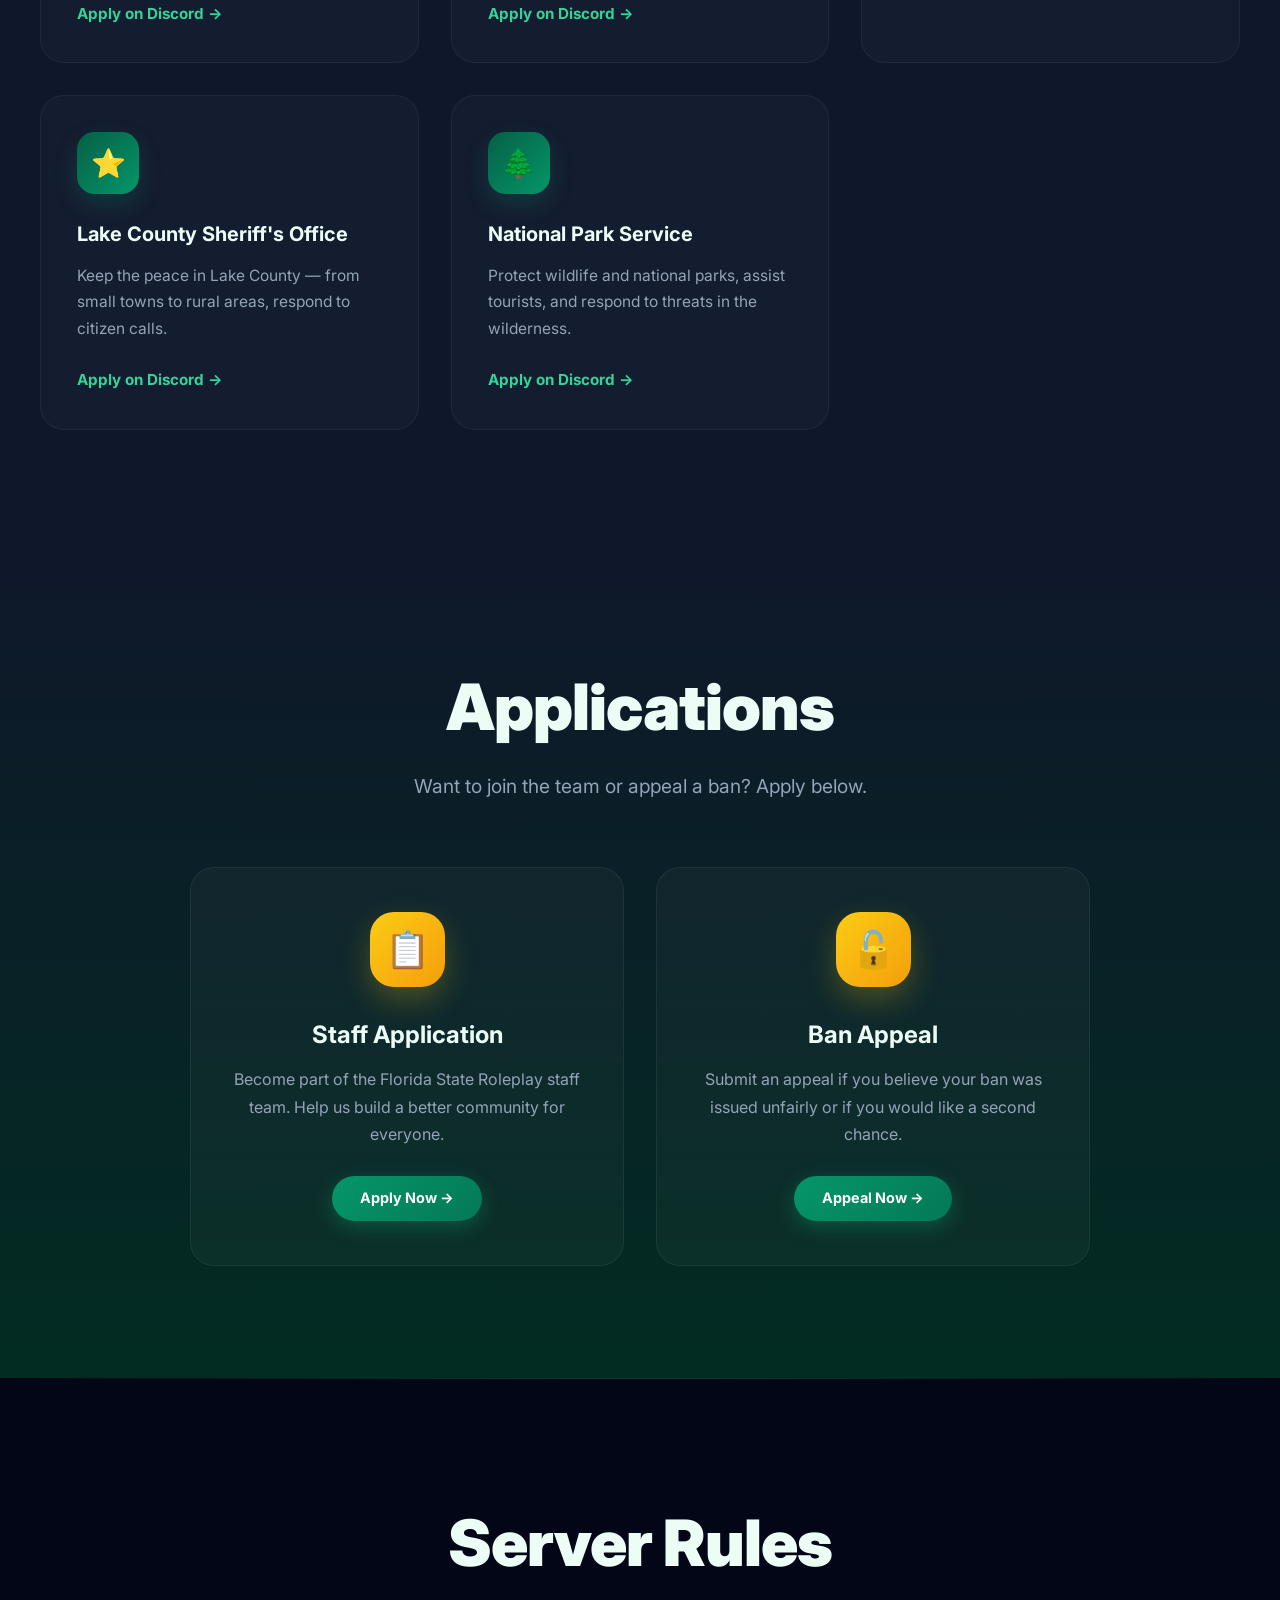
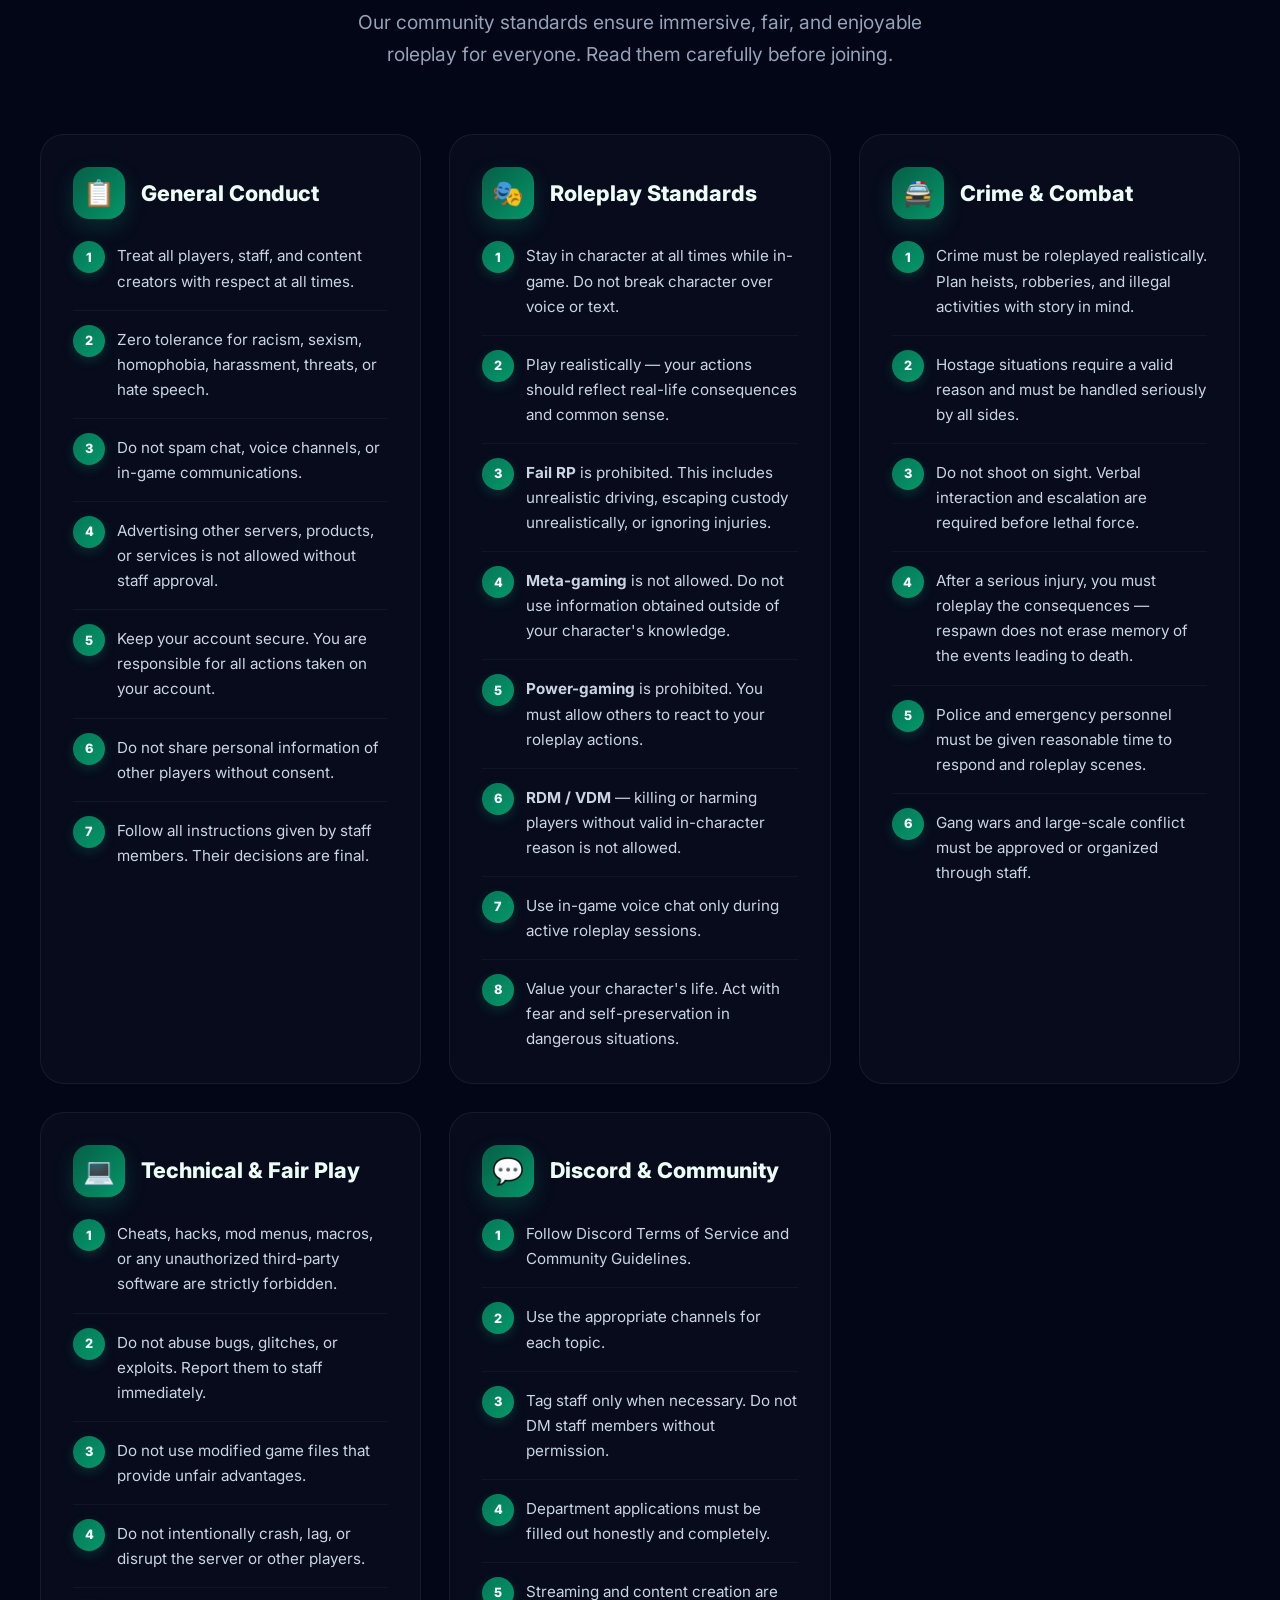
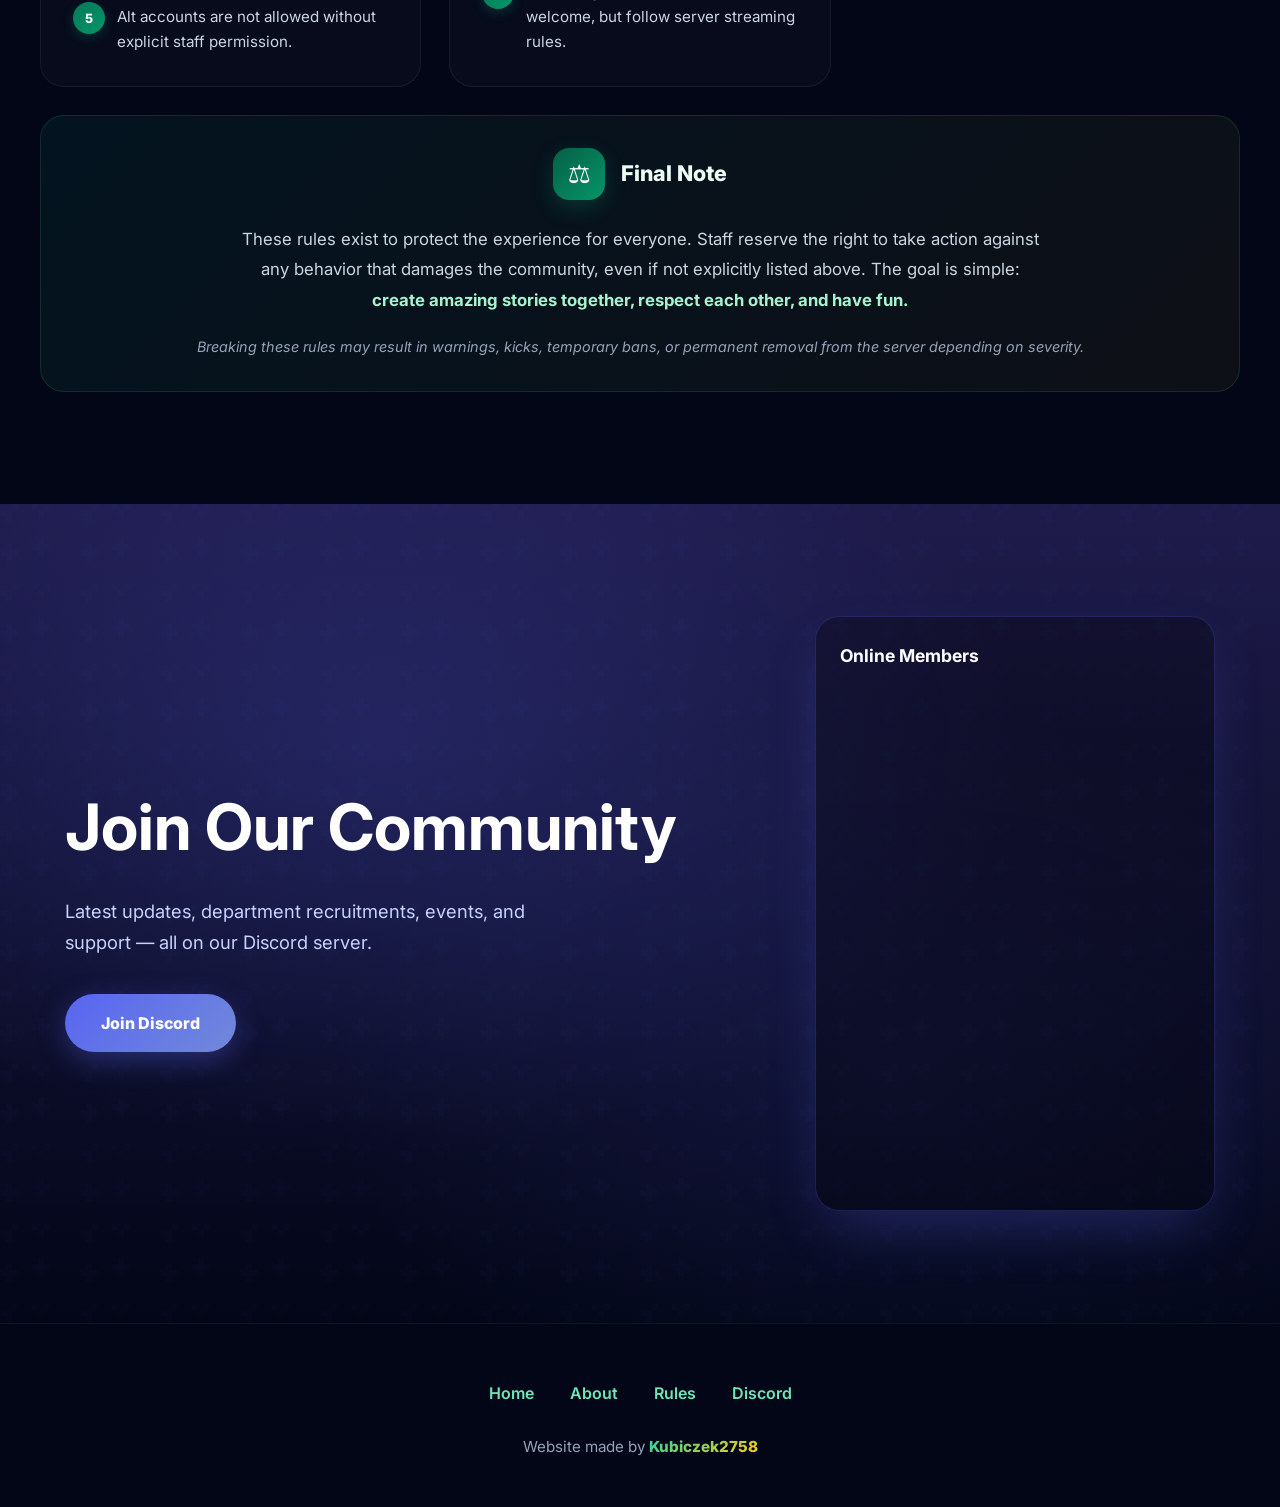
==== commit 69f8705b: "14" ====
--- a/index.html
+++ b/index.html
@@ -123,6 +123,11 @@
           <div class="owner-name">lucky_blade18</div>
           <div class="owner-role">Founder</div>
         </div>
+        <div class="owner-card reveal" data-owner="userm667">
+          <img src="UserM667.png" alt="UserM667" class="owner-avatar" />
+          <div class="owner-name">UserM667</div>
+          <div class="owner-role">Co Founder</div>
+        </div>
       </div>
     </div>
   </section>
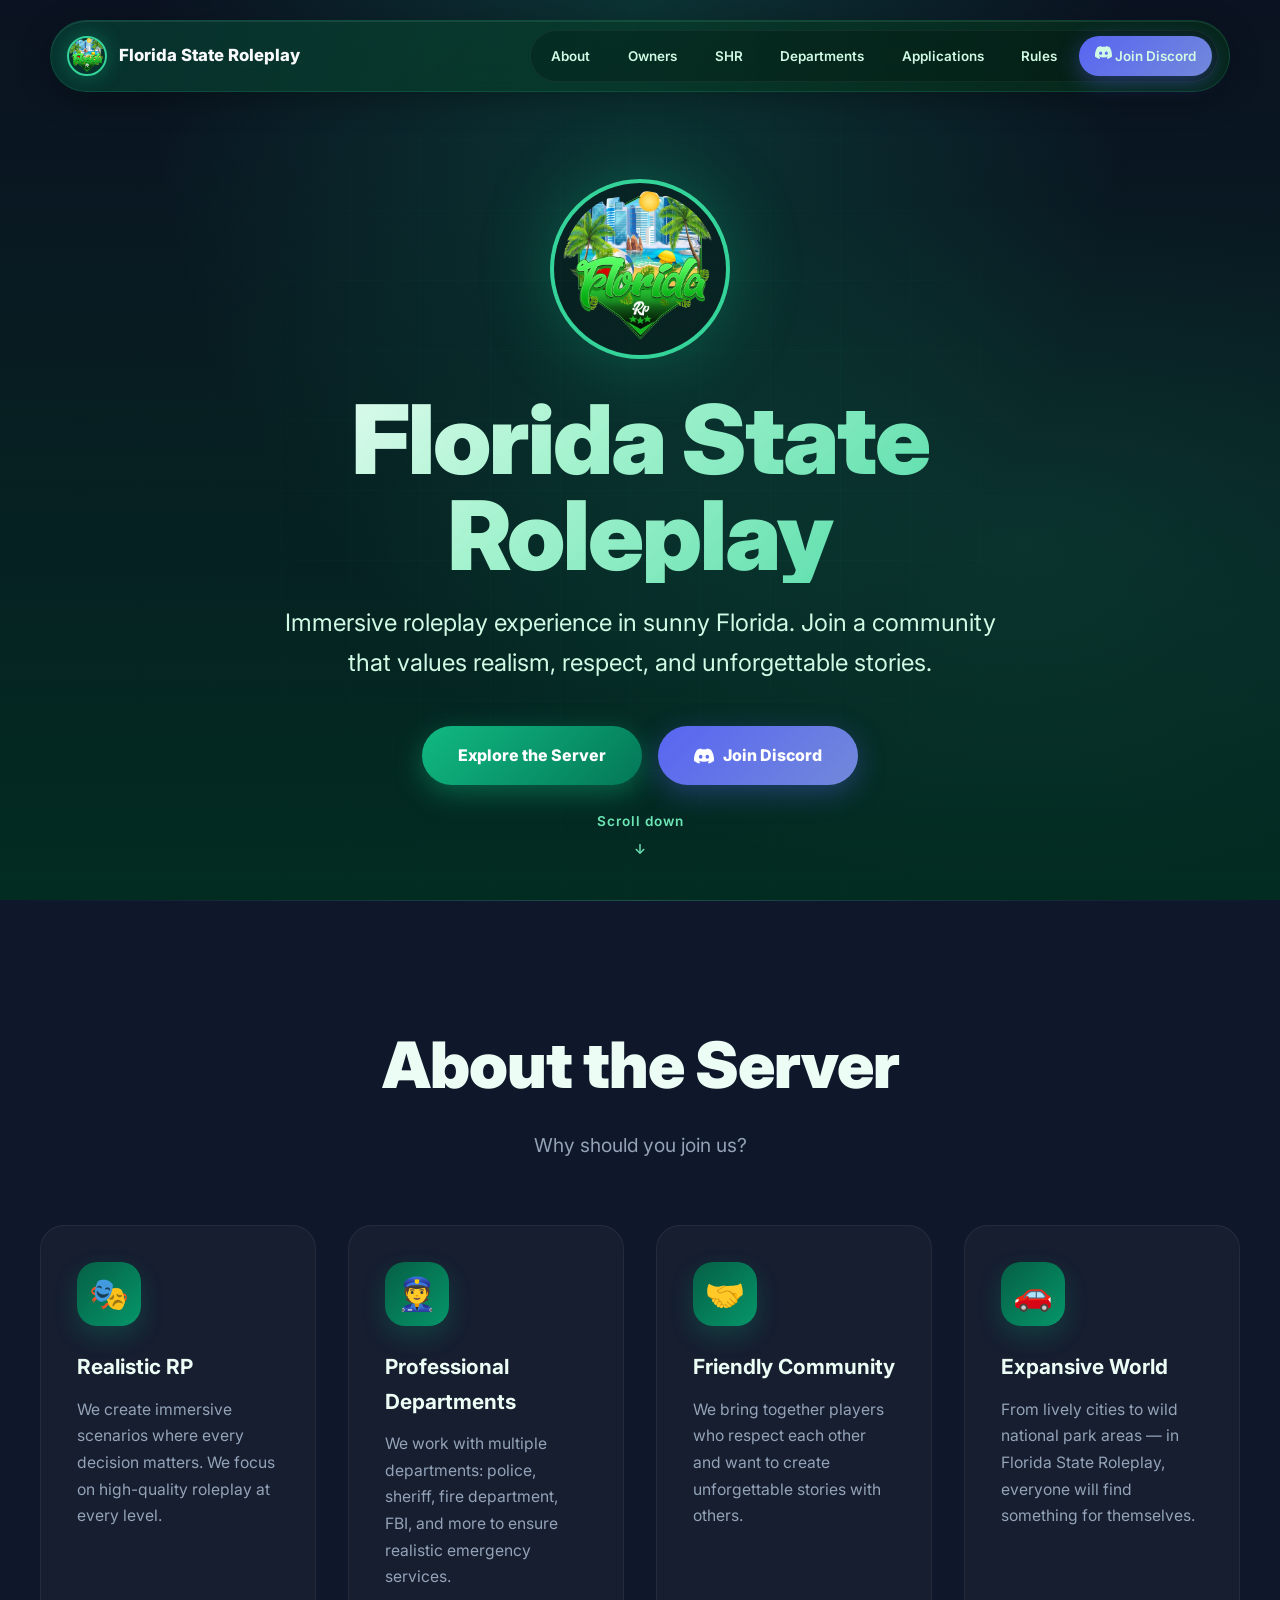
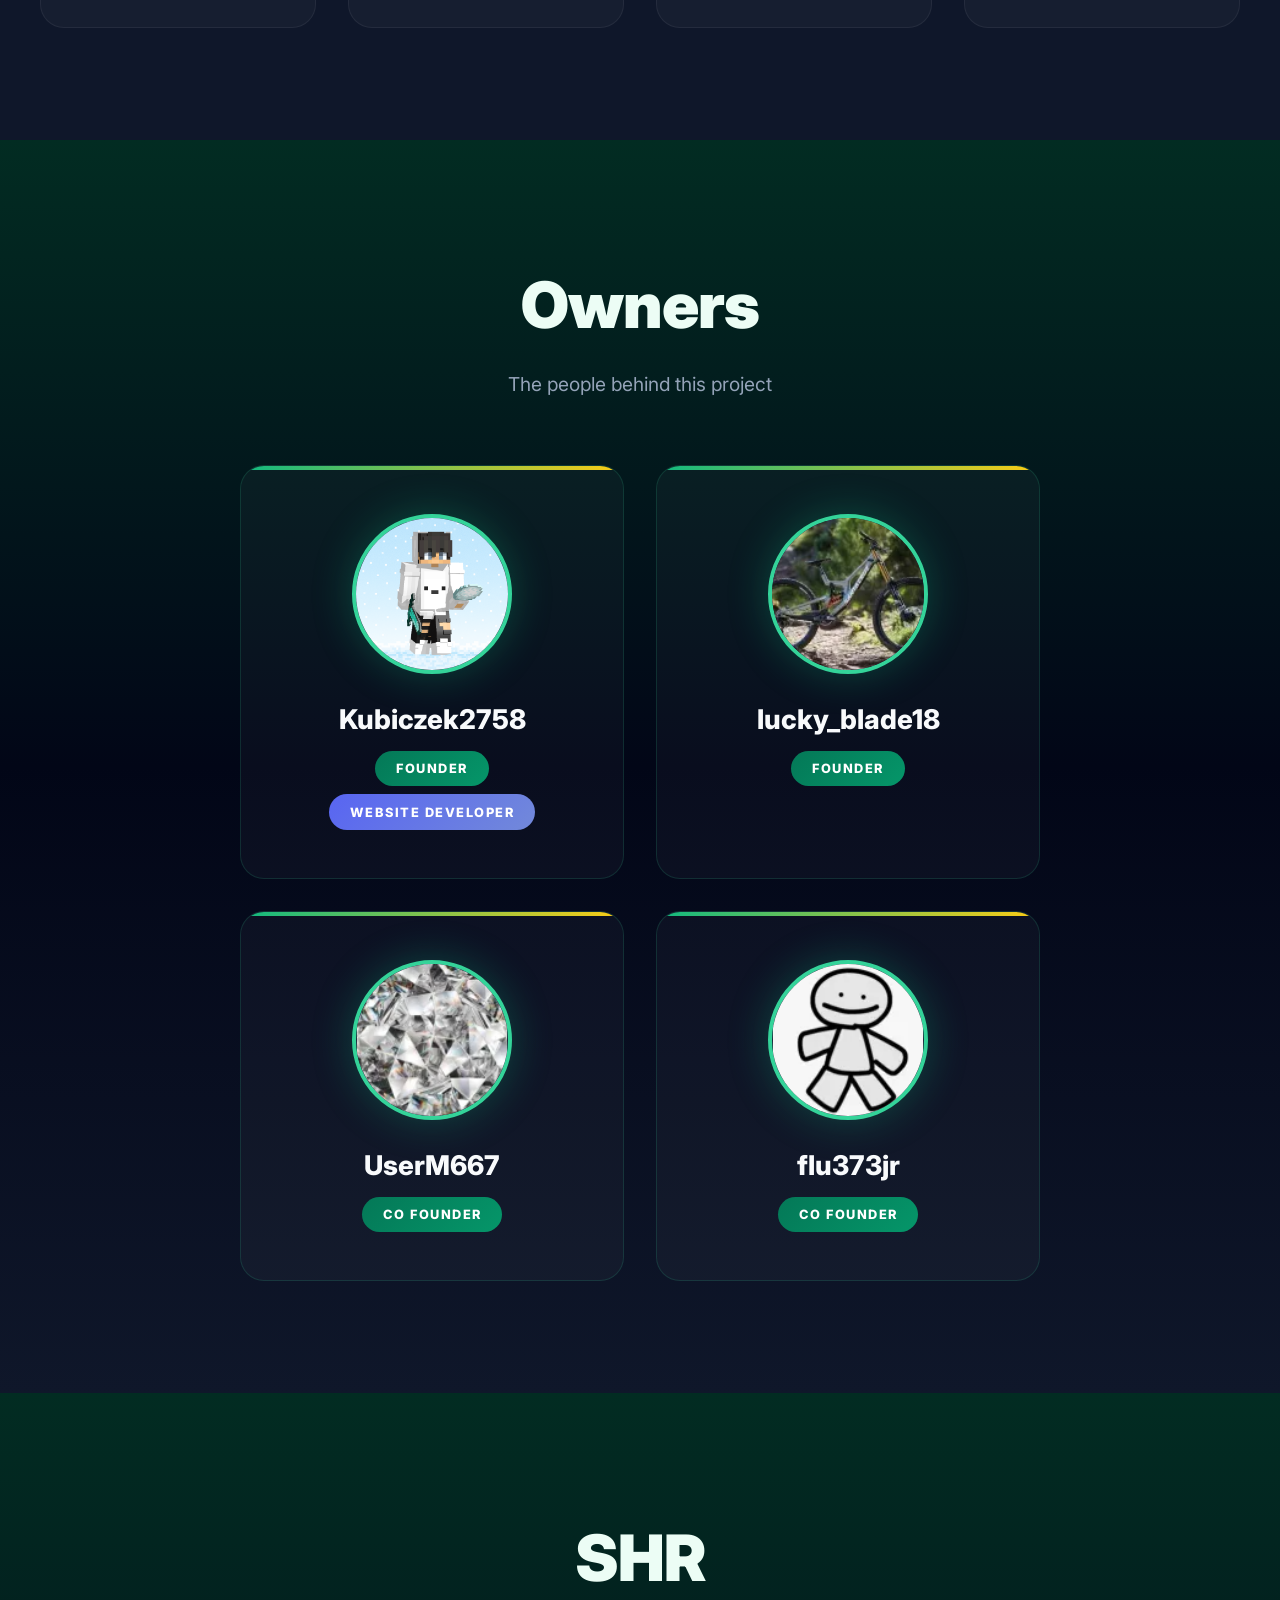
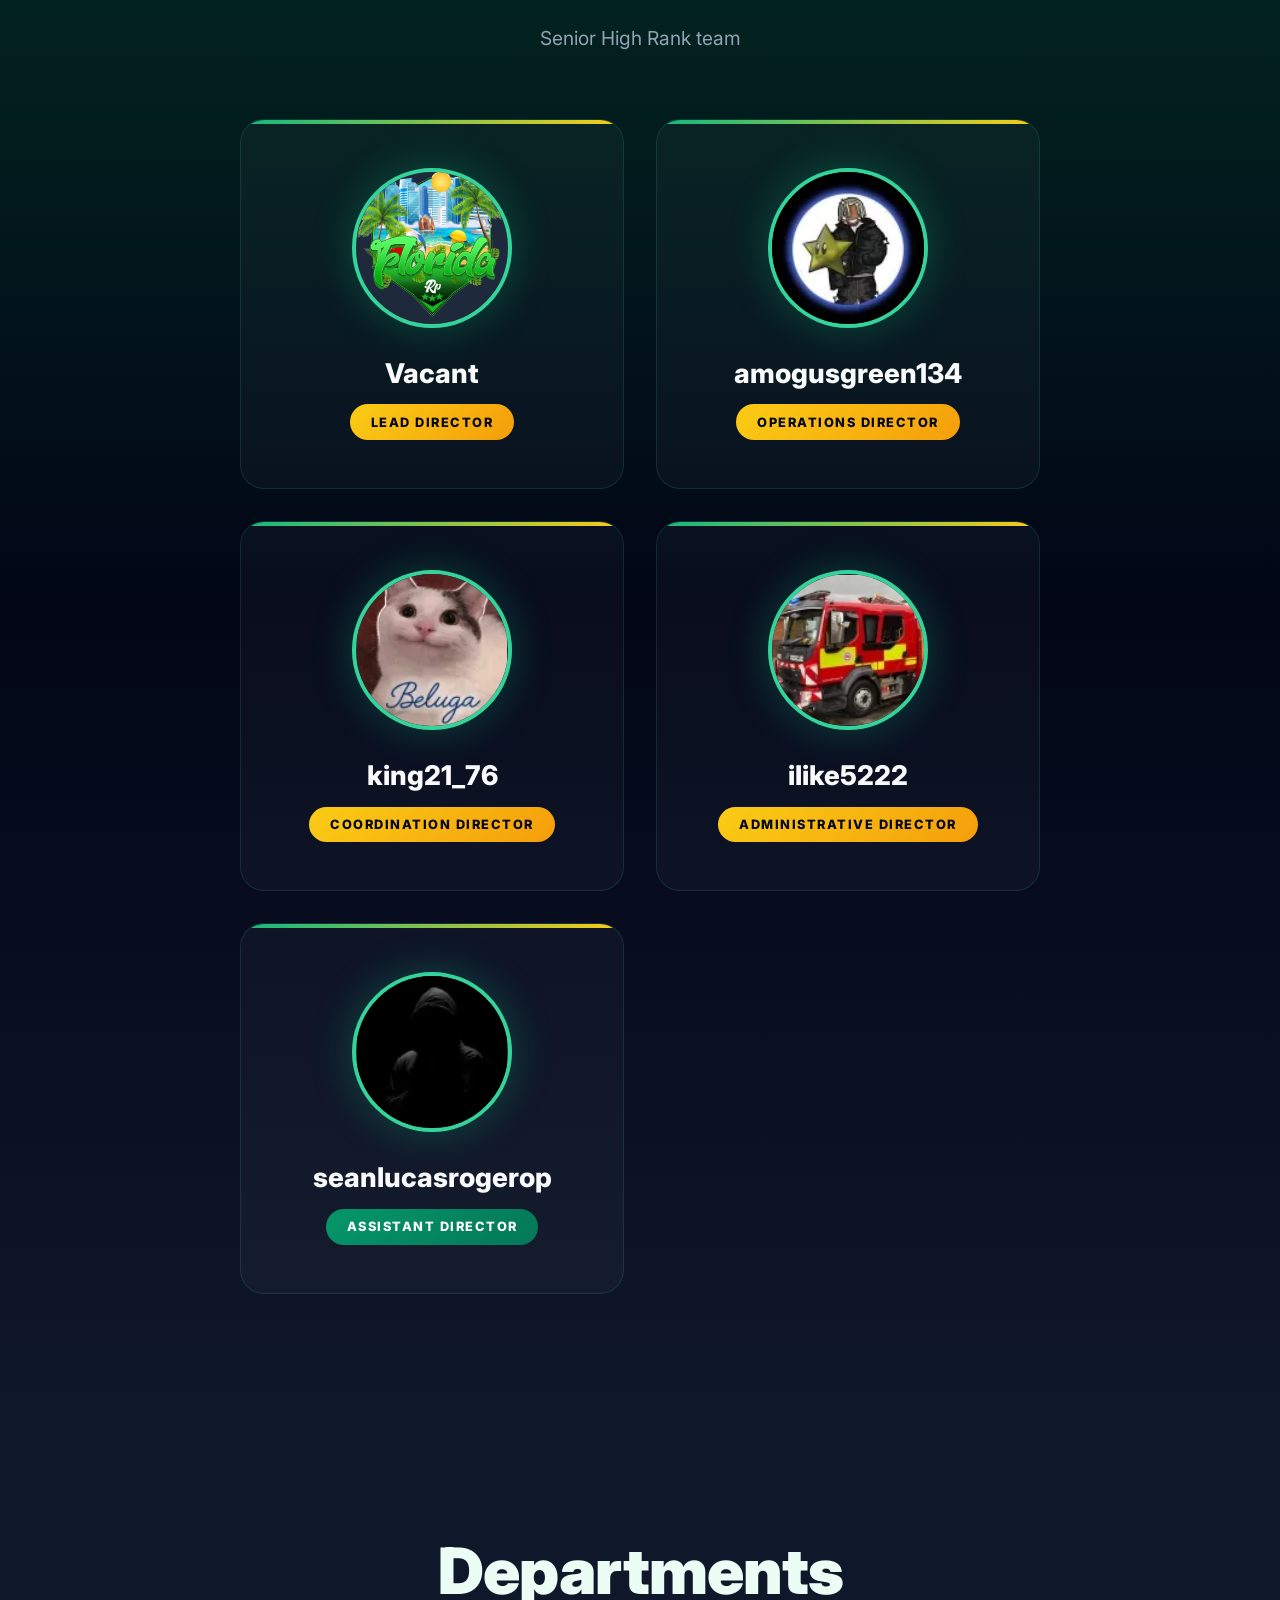
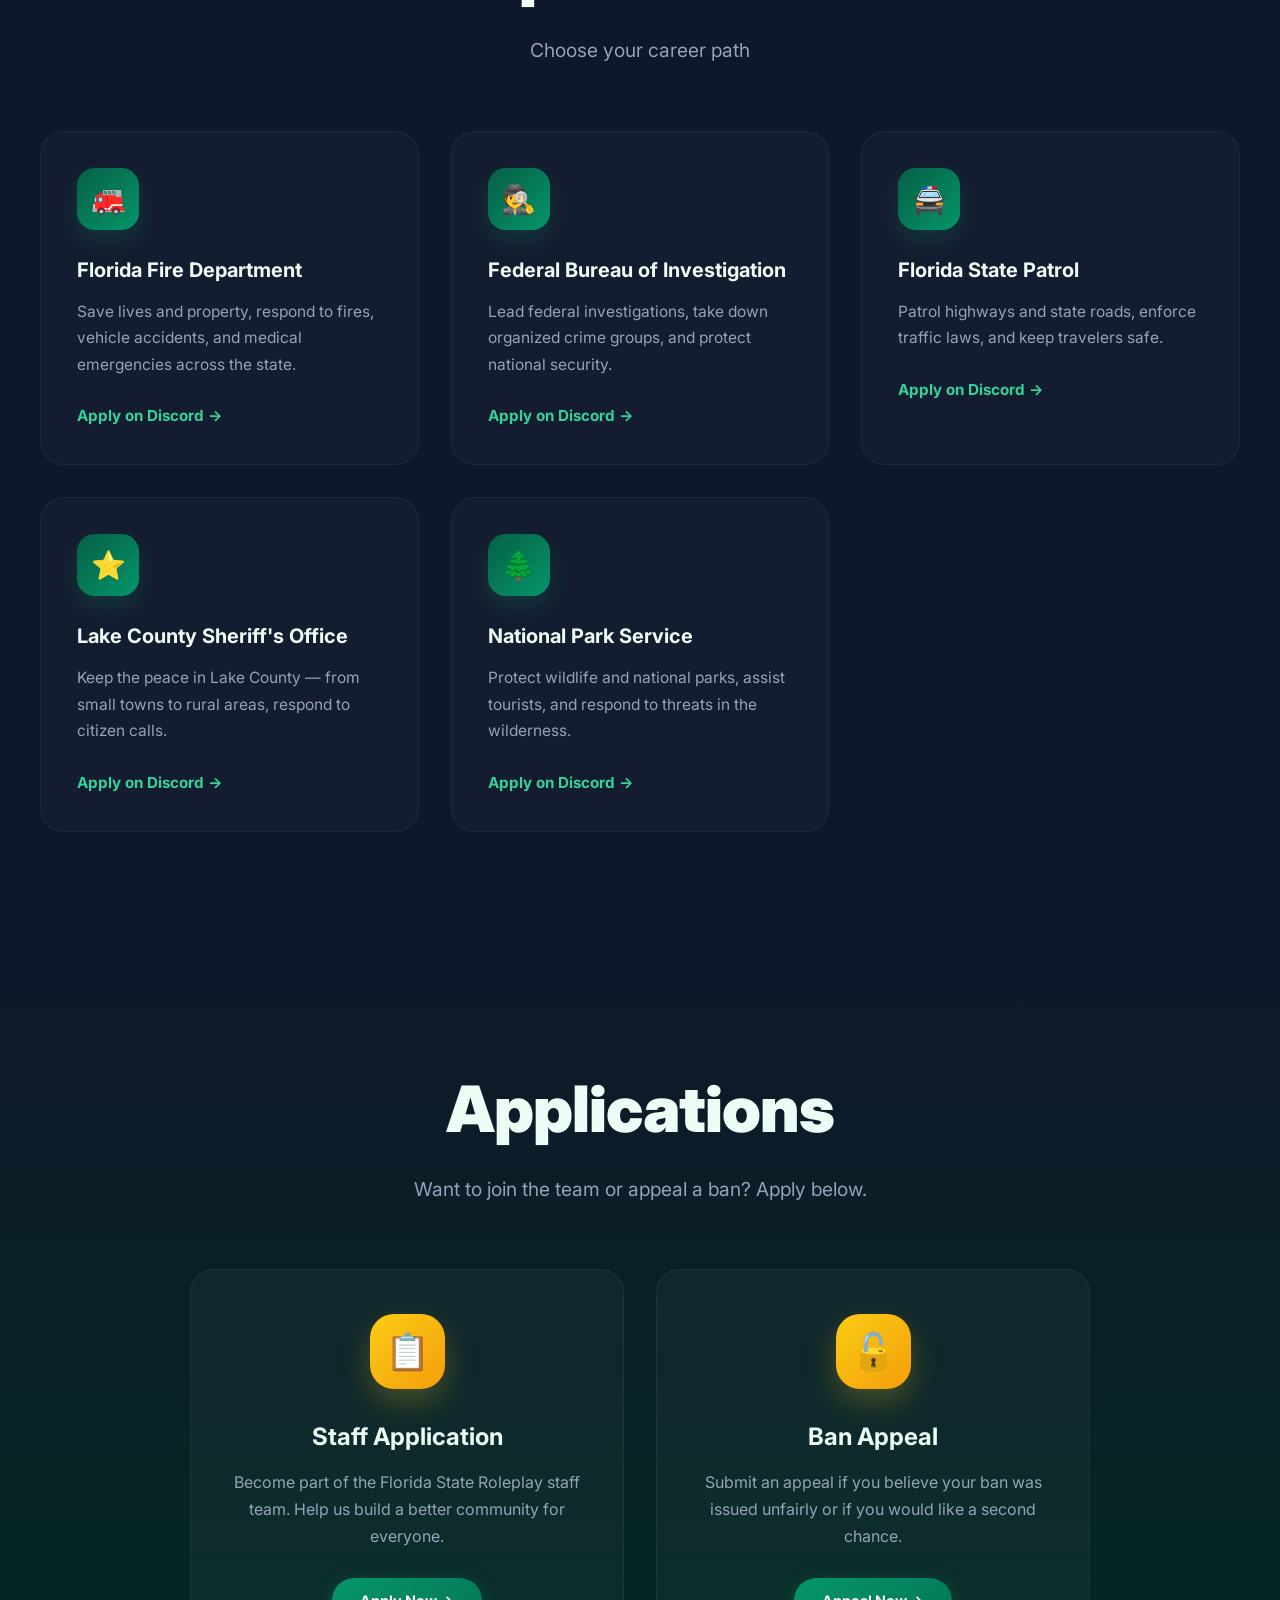
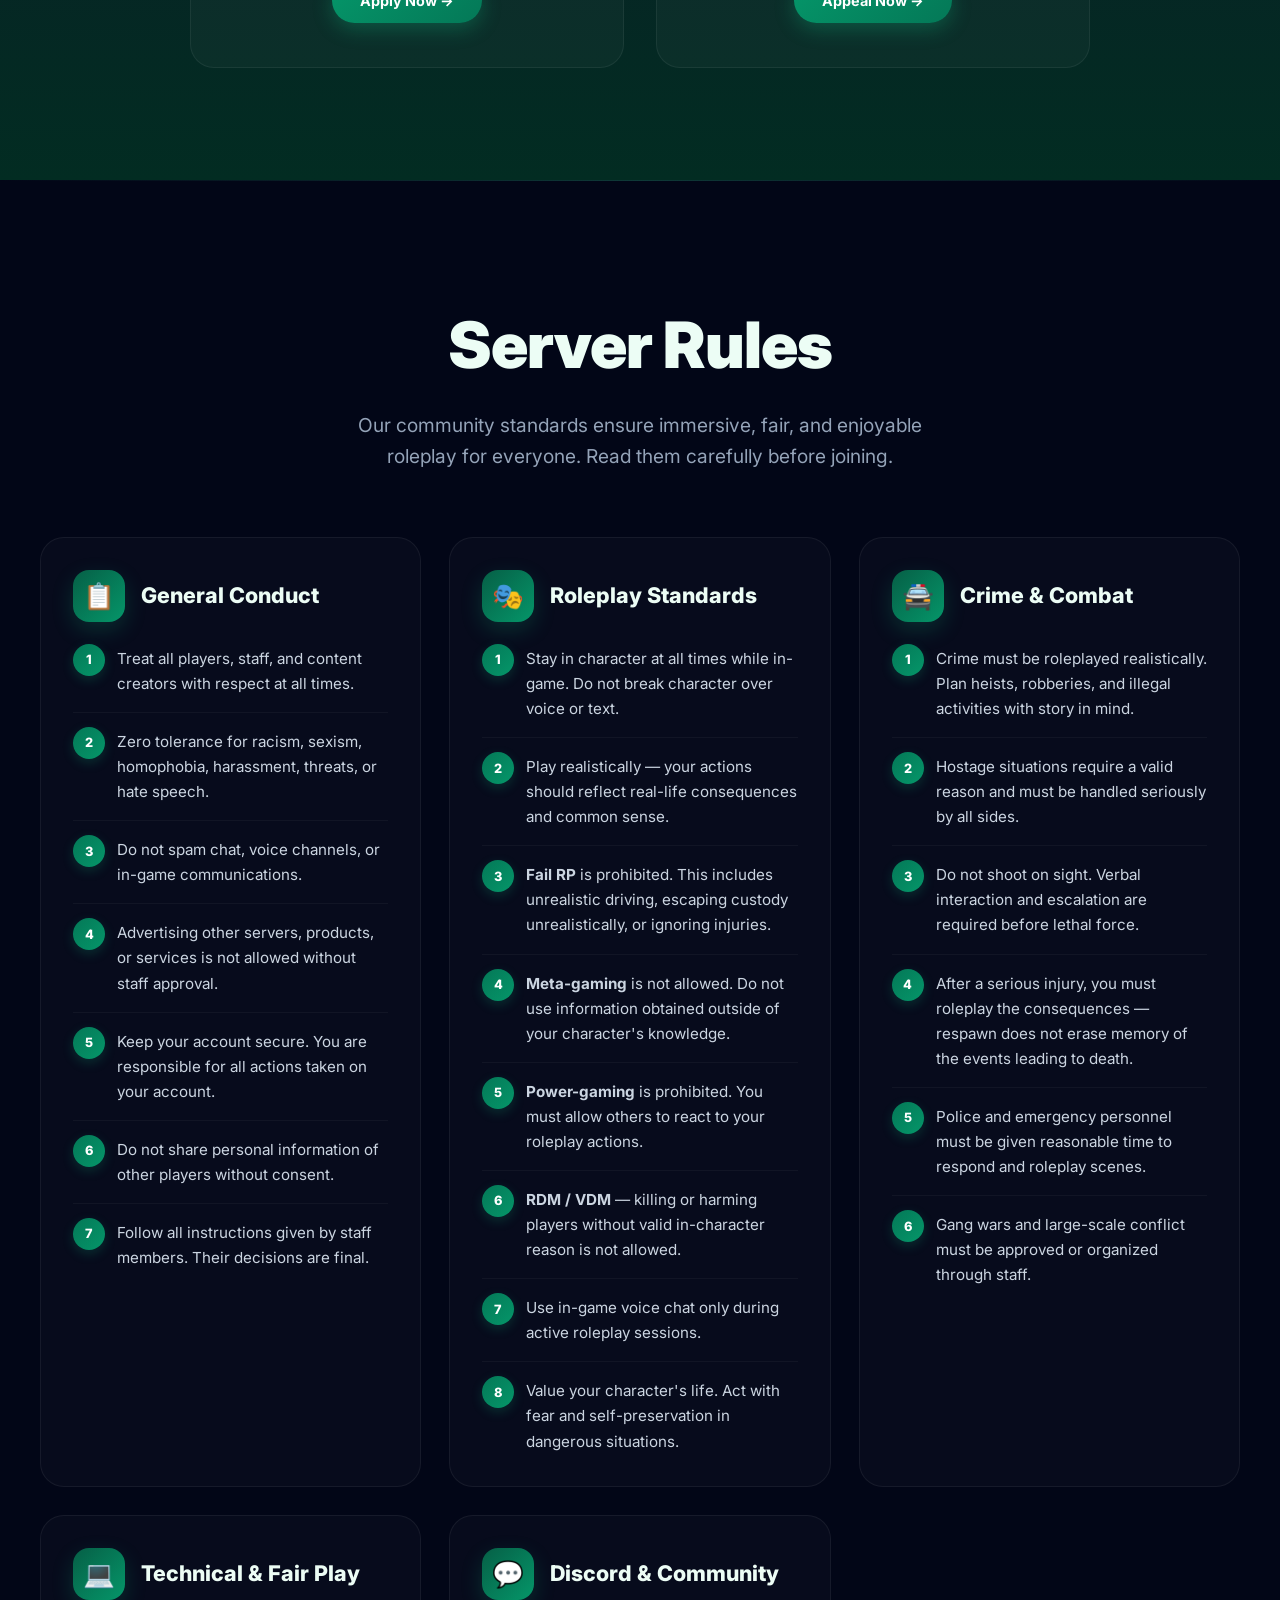
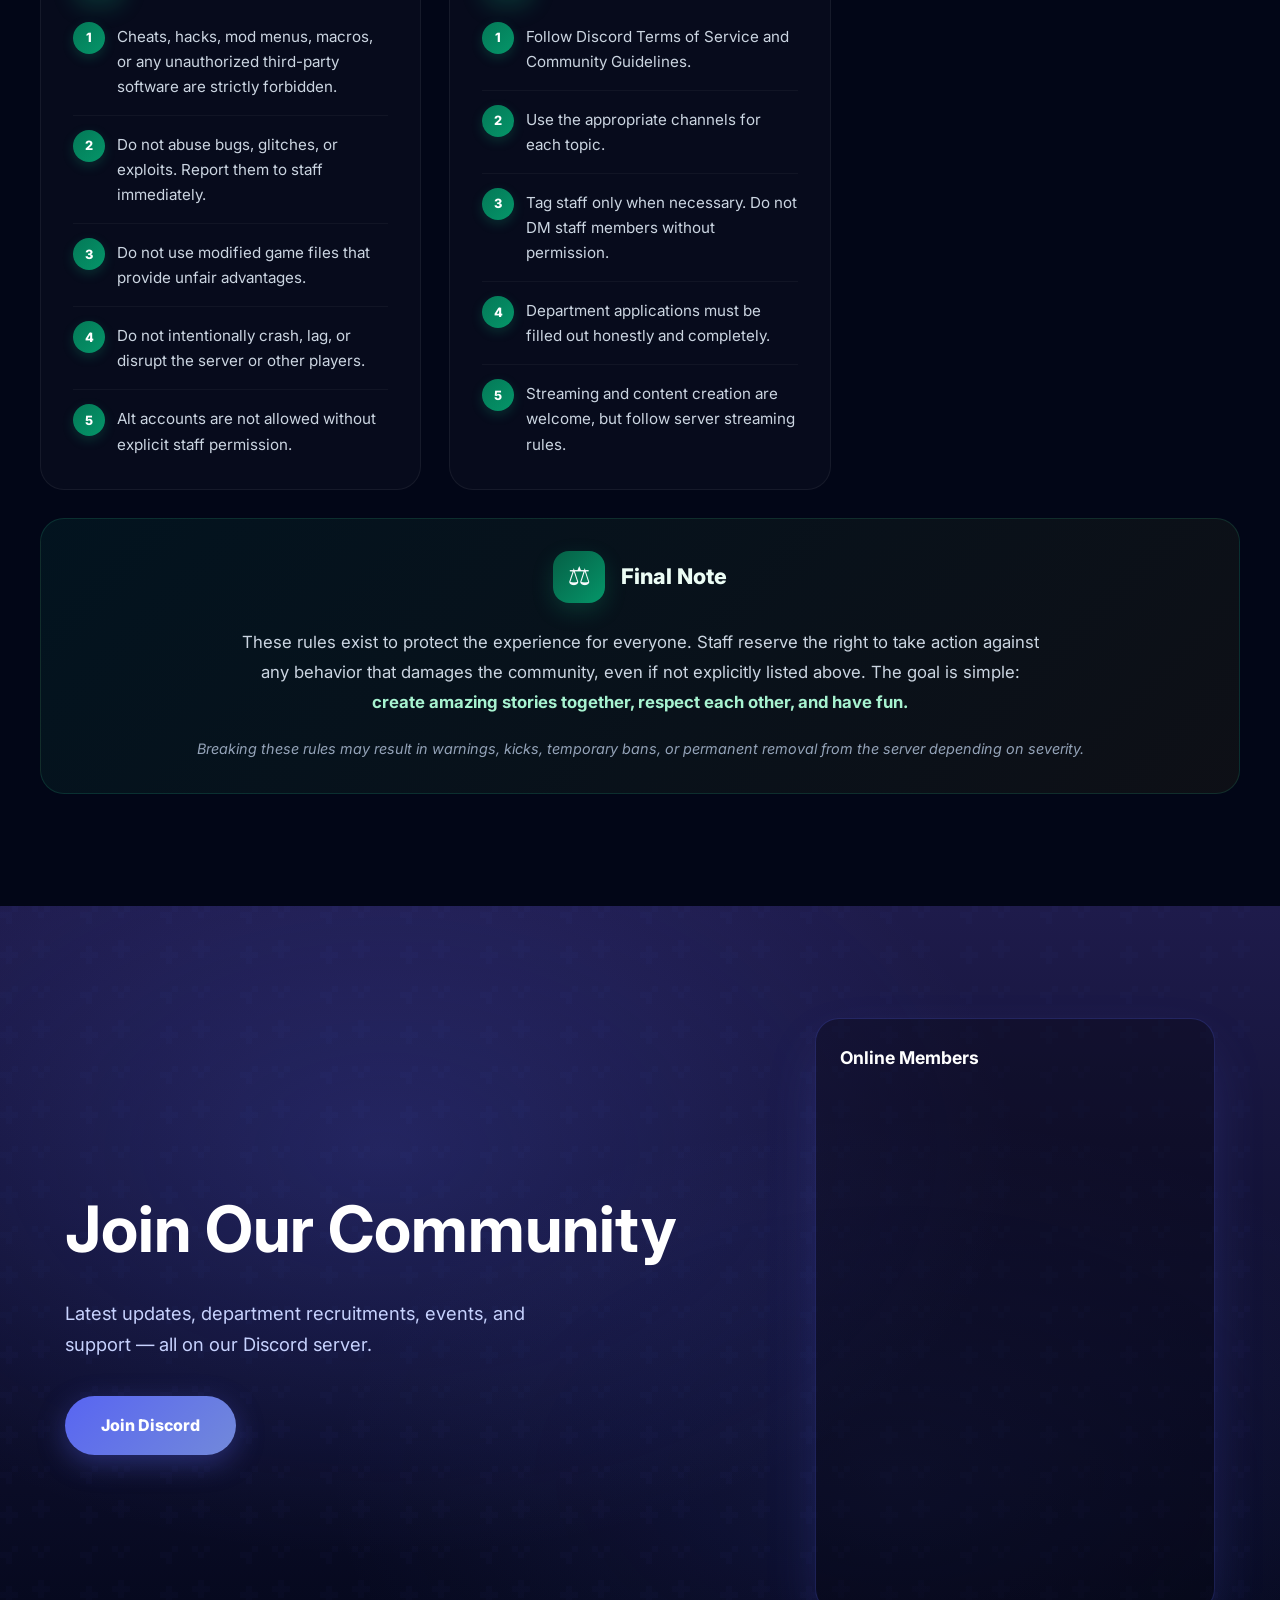
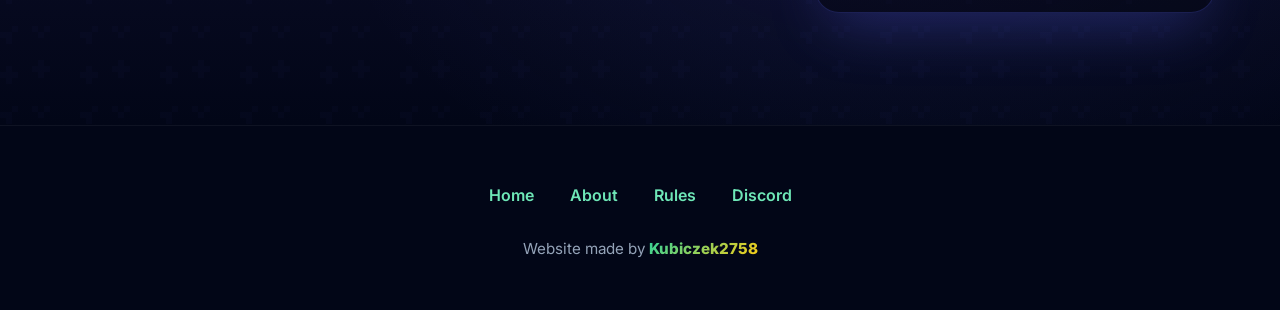
==== commit a7241b9a: "15" ====
--- a/index.html
+++ b/index.html
@@ -6,7 +6,7 @@
   <meta name="description" content="Florida State Roleplay - the best roleplay server in the state of Florida. Join us and start your adventure!" />
   <title>Florida State Roleplay</title>
   <link rel="icon" href="logo.png" type="image/png" />
-  <link rel="stylesheet" href="styles.css?v=3" />
+  <link rel="stylesheet" href="styles.css?v=4" />
 </head>
 <body>
 
@@ -128,6 +128,11 @@
           <div class="owner-name">UserM667</div>
           <div class="owner-role">Co Founder</div>
         </div>
+        <div class="owner-card reveal" data-owner="flu373jr">
+          <img src="flu373jr.png" alt="flu373jr" class="owner-avatar" />
+          <div class="owner-name">flu373jr</div>
+          <div class="owner-role">Co Founder</div>
+        </div>
       </div>
     </div>
   </section>
@@ -138,23 +143,37 @@
       <h2 class="section-title reveal">SHR</h2>
       <p class="section-subtitle reveal">Senior High Rank team</p>
       <div class="owners-grid" id="shrGrid">
+        <div class="owner-card reveal" data-owner="lead-director">
+          <img src="logo.png" alt="Vacant" class="owner-avatar" />
+          <div class="owner-name">Vacant</div>
+          <div class="owner-roles">
+            <div class="owner-role role-director">Lead Director</div>
+          </div>
+        </div>
         <div class="owner-card reveal" data-owner="amogusgreen">
           <img src="dragon.png" alt="amogusgreen134" class="owner-avatar" />
           <div class="owner-name">amogusgreen134</div>
           <div class="owner-roles">
-            <div class="owner-role role-director">Director</div>
+            <div class="owner-role role-director">Operations Director</div>
           </div>
         </div>
         <div class="owner-card reveal" data-owner="king21">
           <img src="beluga.png" alt="king21_76" class="owner-avatar" />
           <div class="owner-name">king21_76</div>
           <div class="owner-roles">
-            <div class="owner-role role-deputy">Deputy Director</div>
+            <div class="owner-role role-director">Coordination Director</div>
           </div>
         </div>
         <div class="owner-card reveal" data-owner="ilike5222">
           <img src="ilike5222.png" alt="ilike5222" class="owner-avatar" />
           <div class="owner-name">ilike5222</div>
+          <div class="owner-roles">
+            <div class="owner-role role-director">Administrative Director</div>
+          </div>
+        </div>
+        <div class="owner-card reveal" data-owner="seanlucas">
+          <img src="seanlucas.png" alt="seanlucasrogerop" class="owner-avatar" />
+          <div class="owner-name">seanlucasrogerop</div>
           <div class="owner-roles">
             <div class="owner-role role-assistant">Assistant Director</div>
           </div>
@@ -362,6 +381,6 @@
     <p>Website made by <span class="credit-name">Kubiczek2758</span></p>
   </footer>
 
-  <script src="app.js?v=3"></script>
+  <script src="app.js?v=4"></script>
 </body>
 </html>
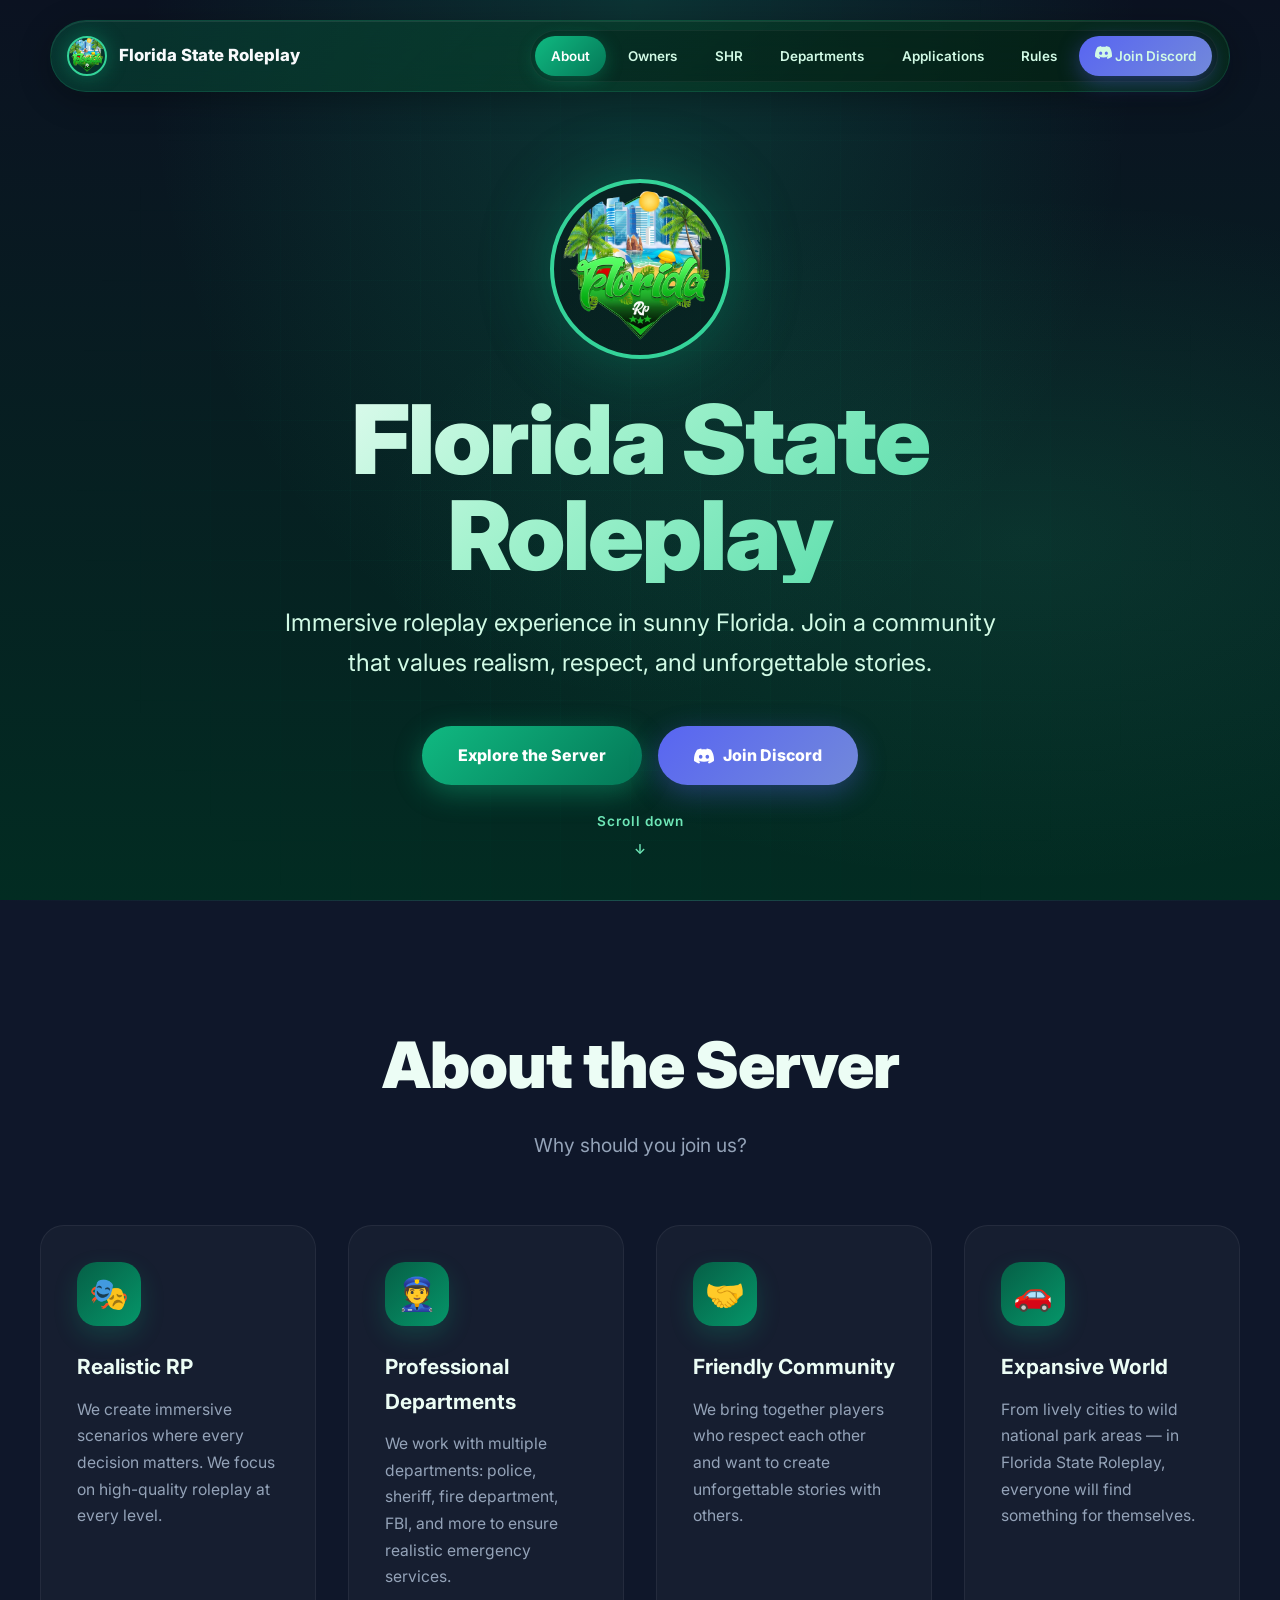
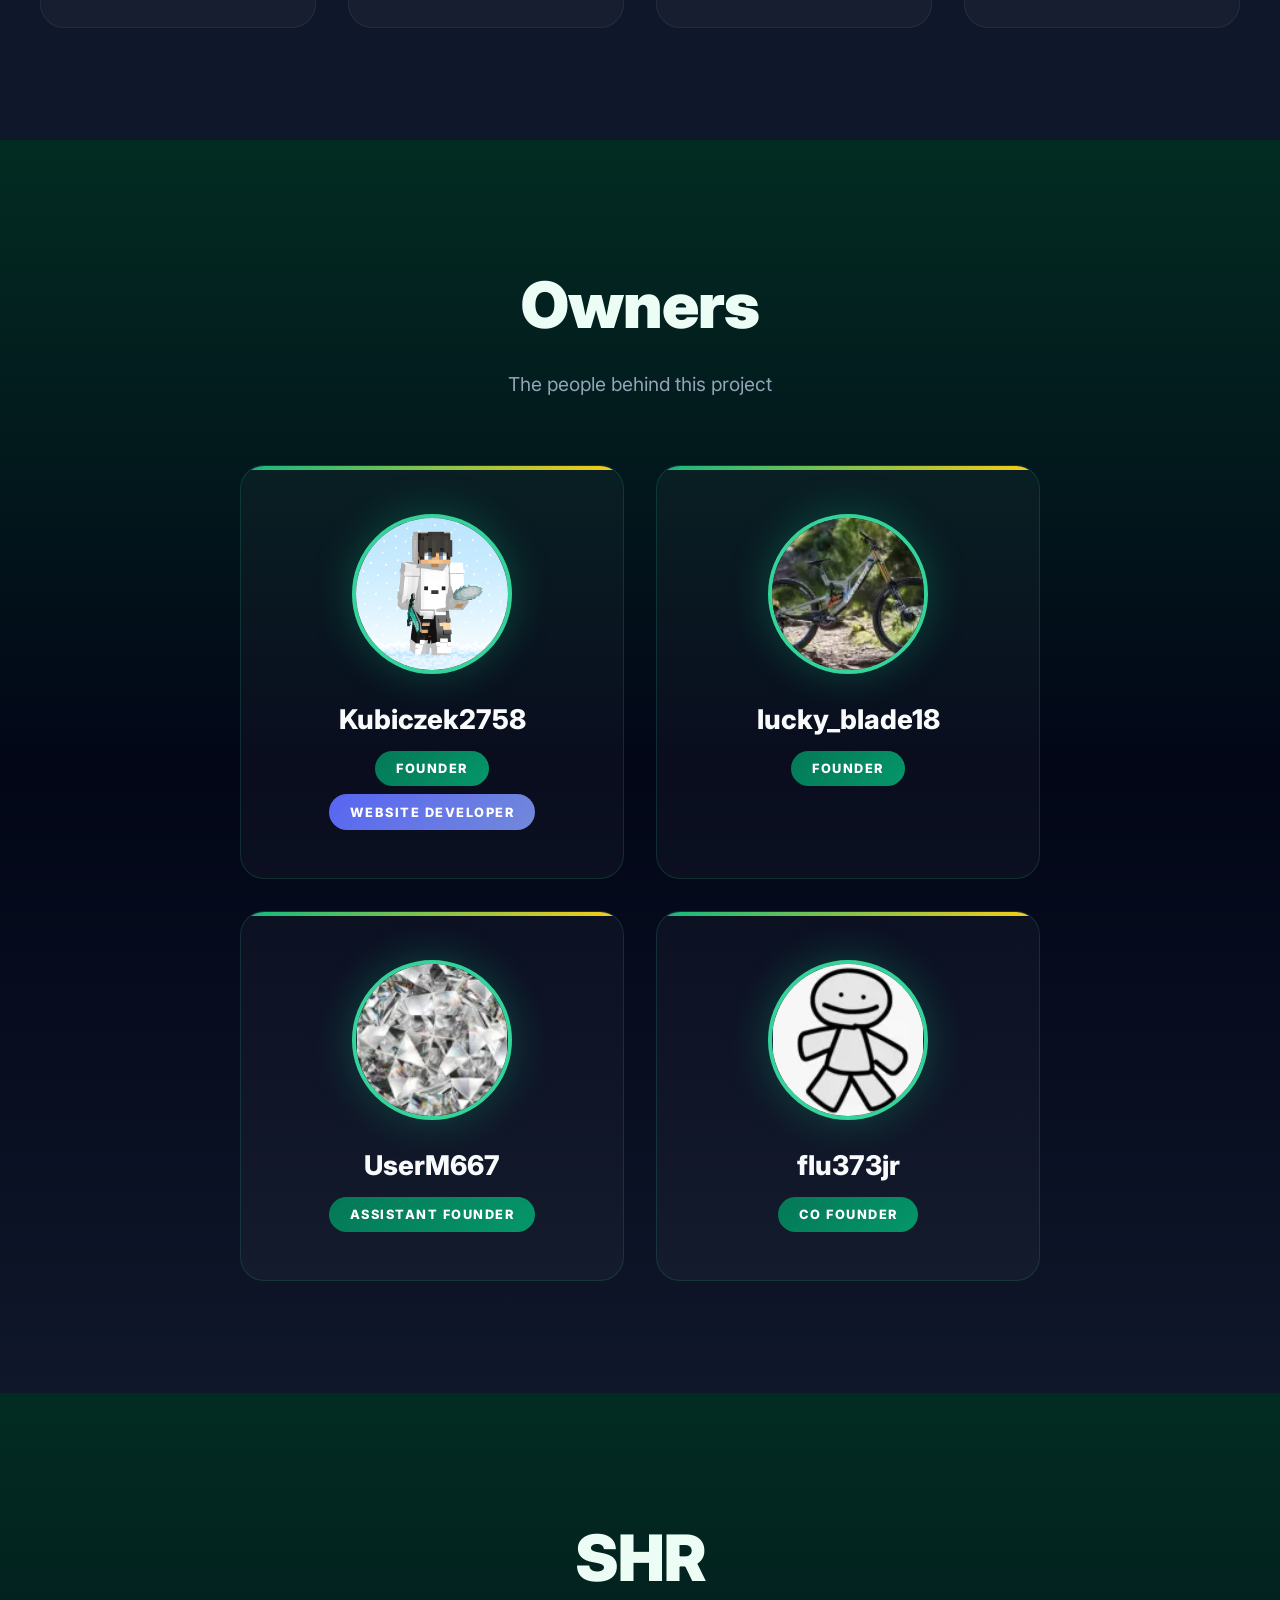
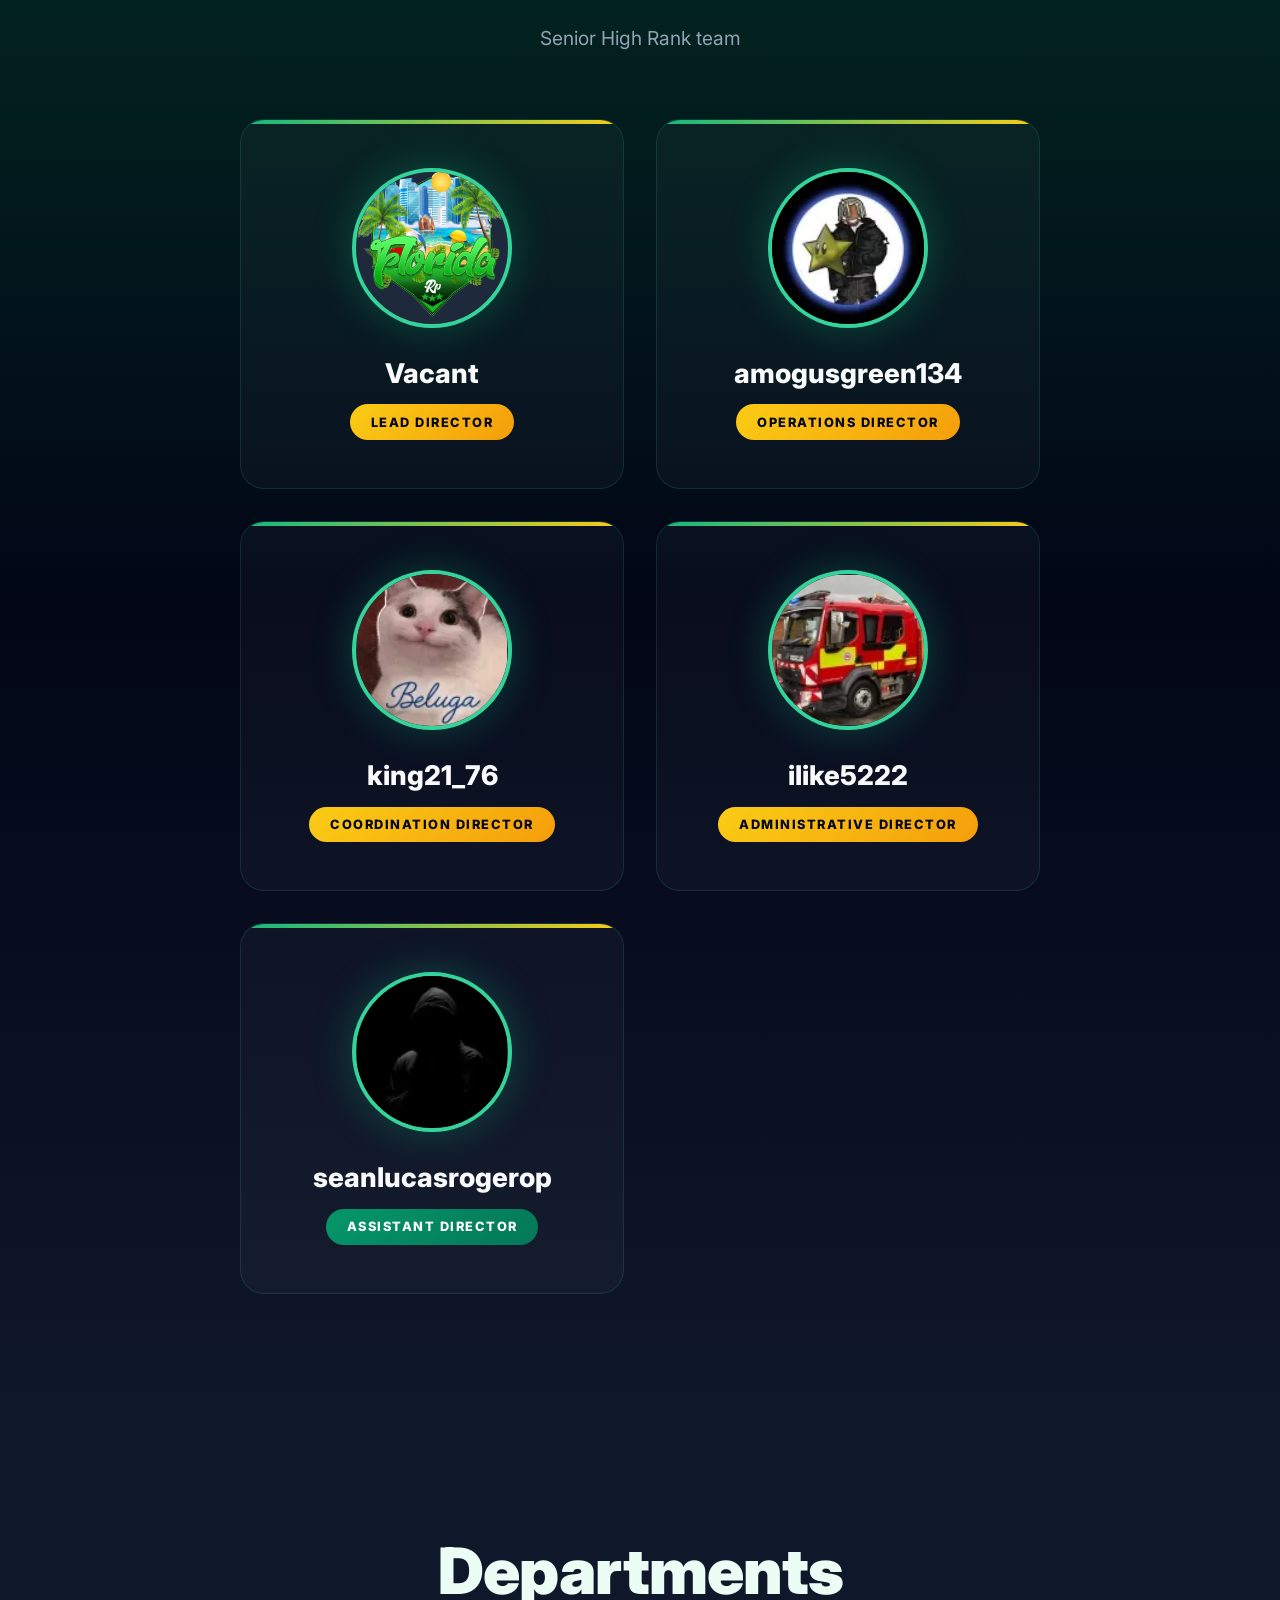
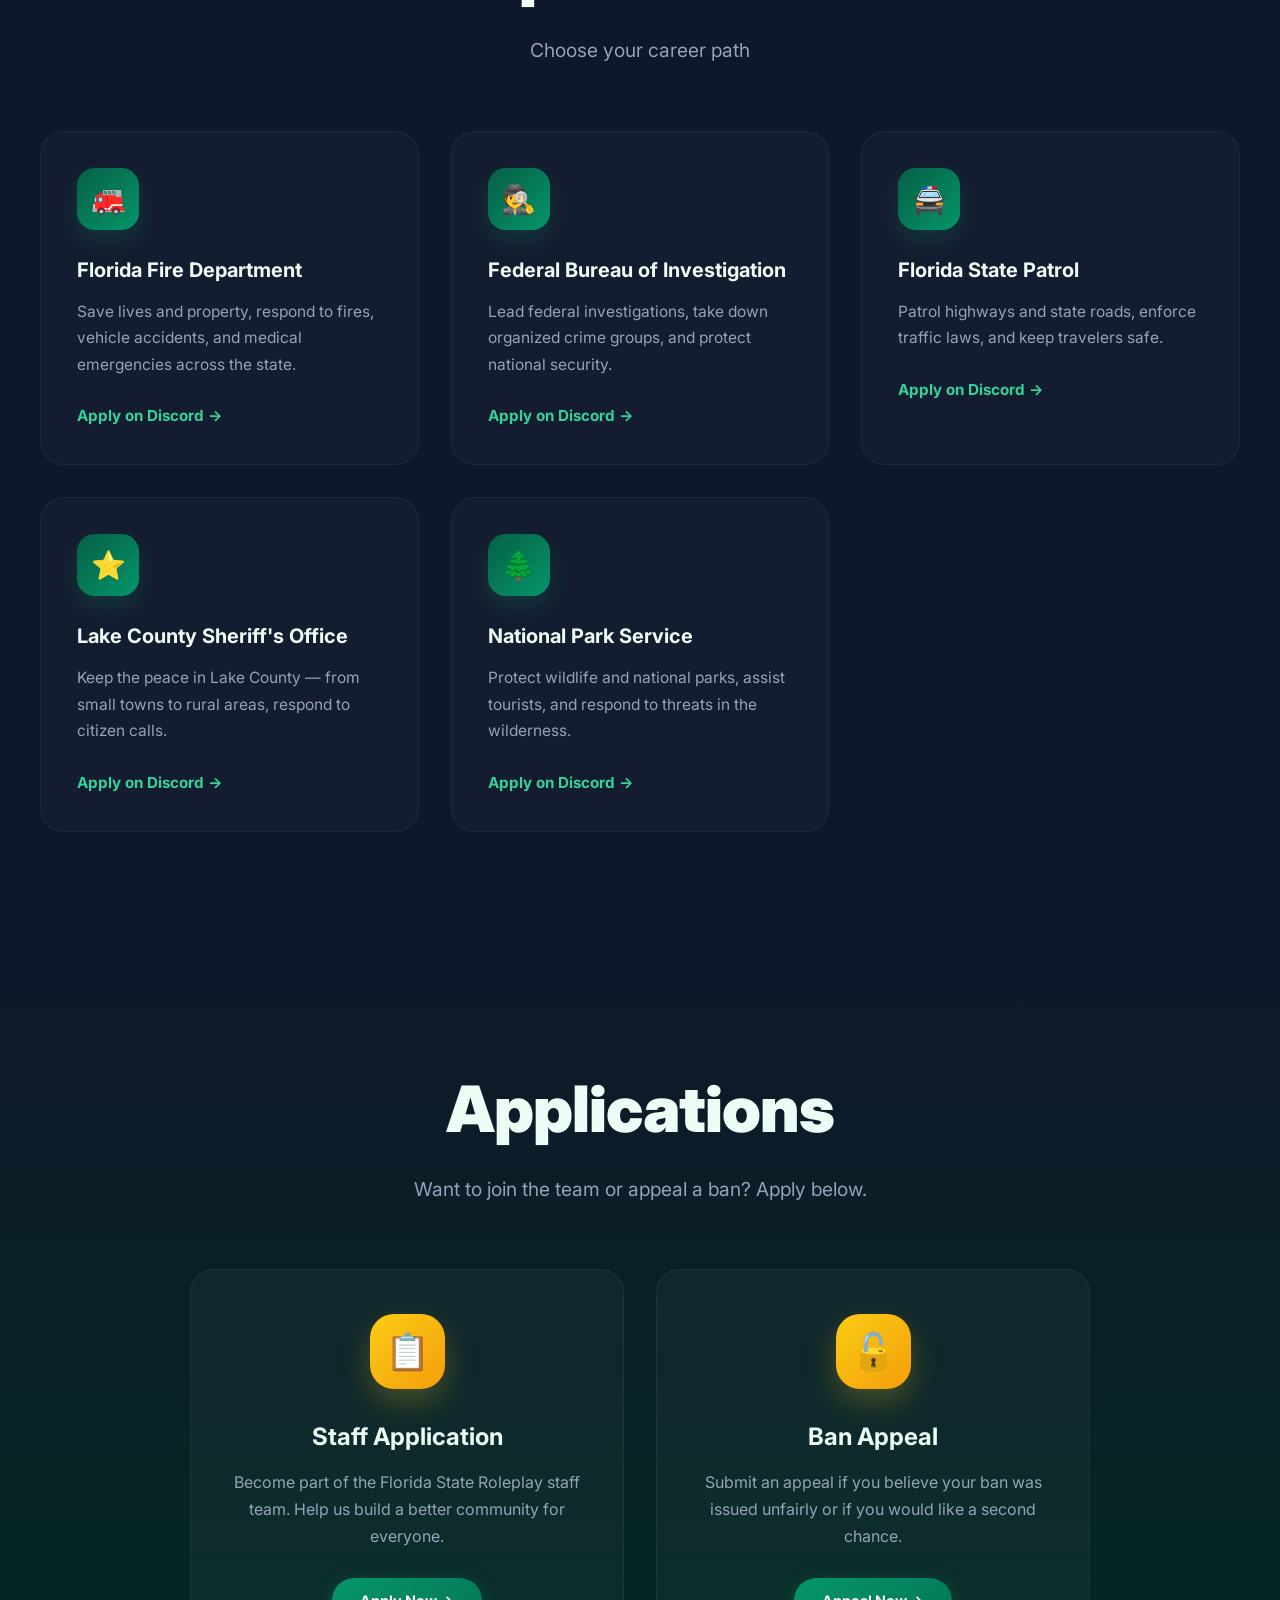
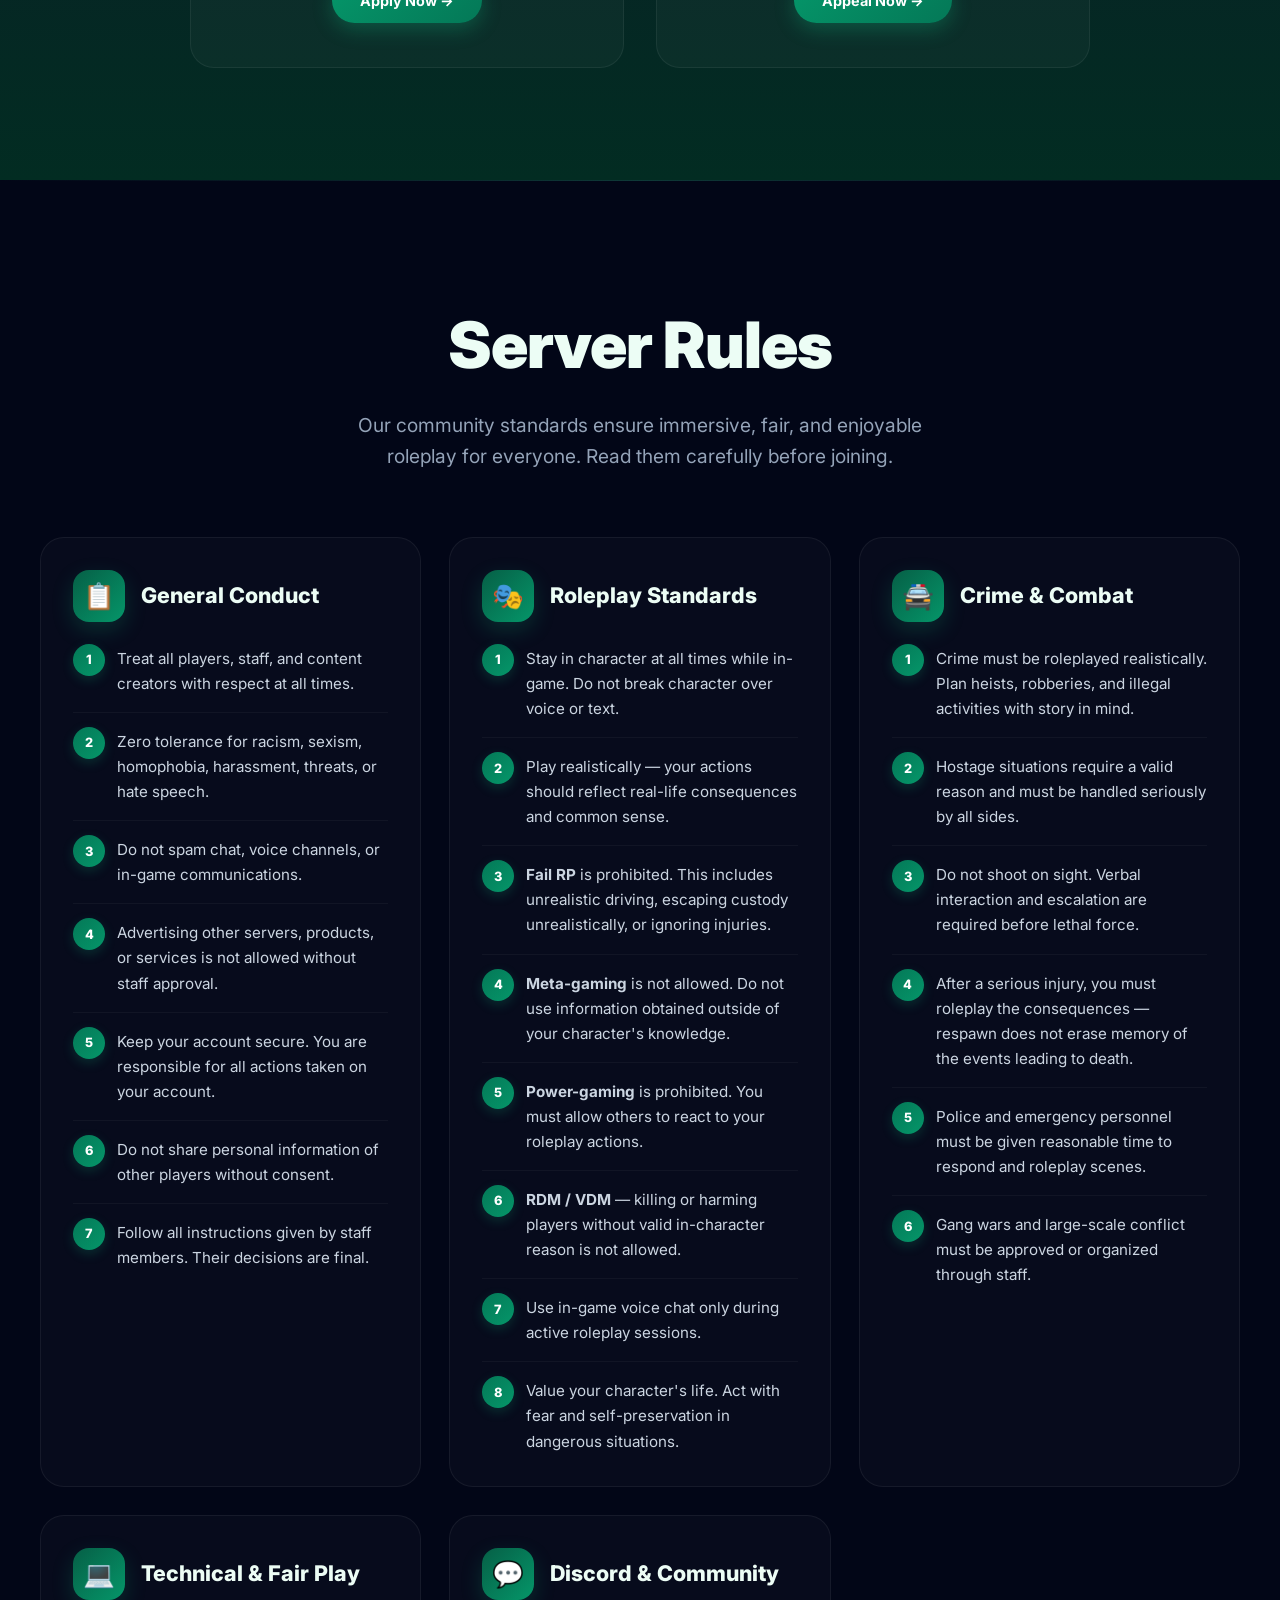
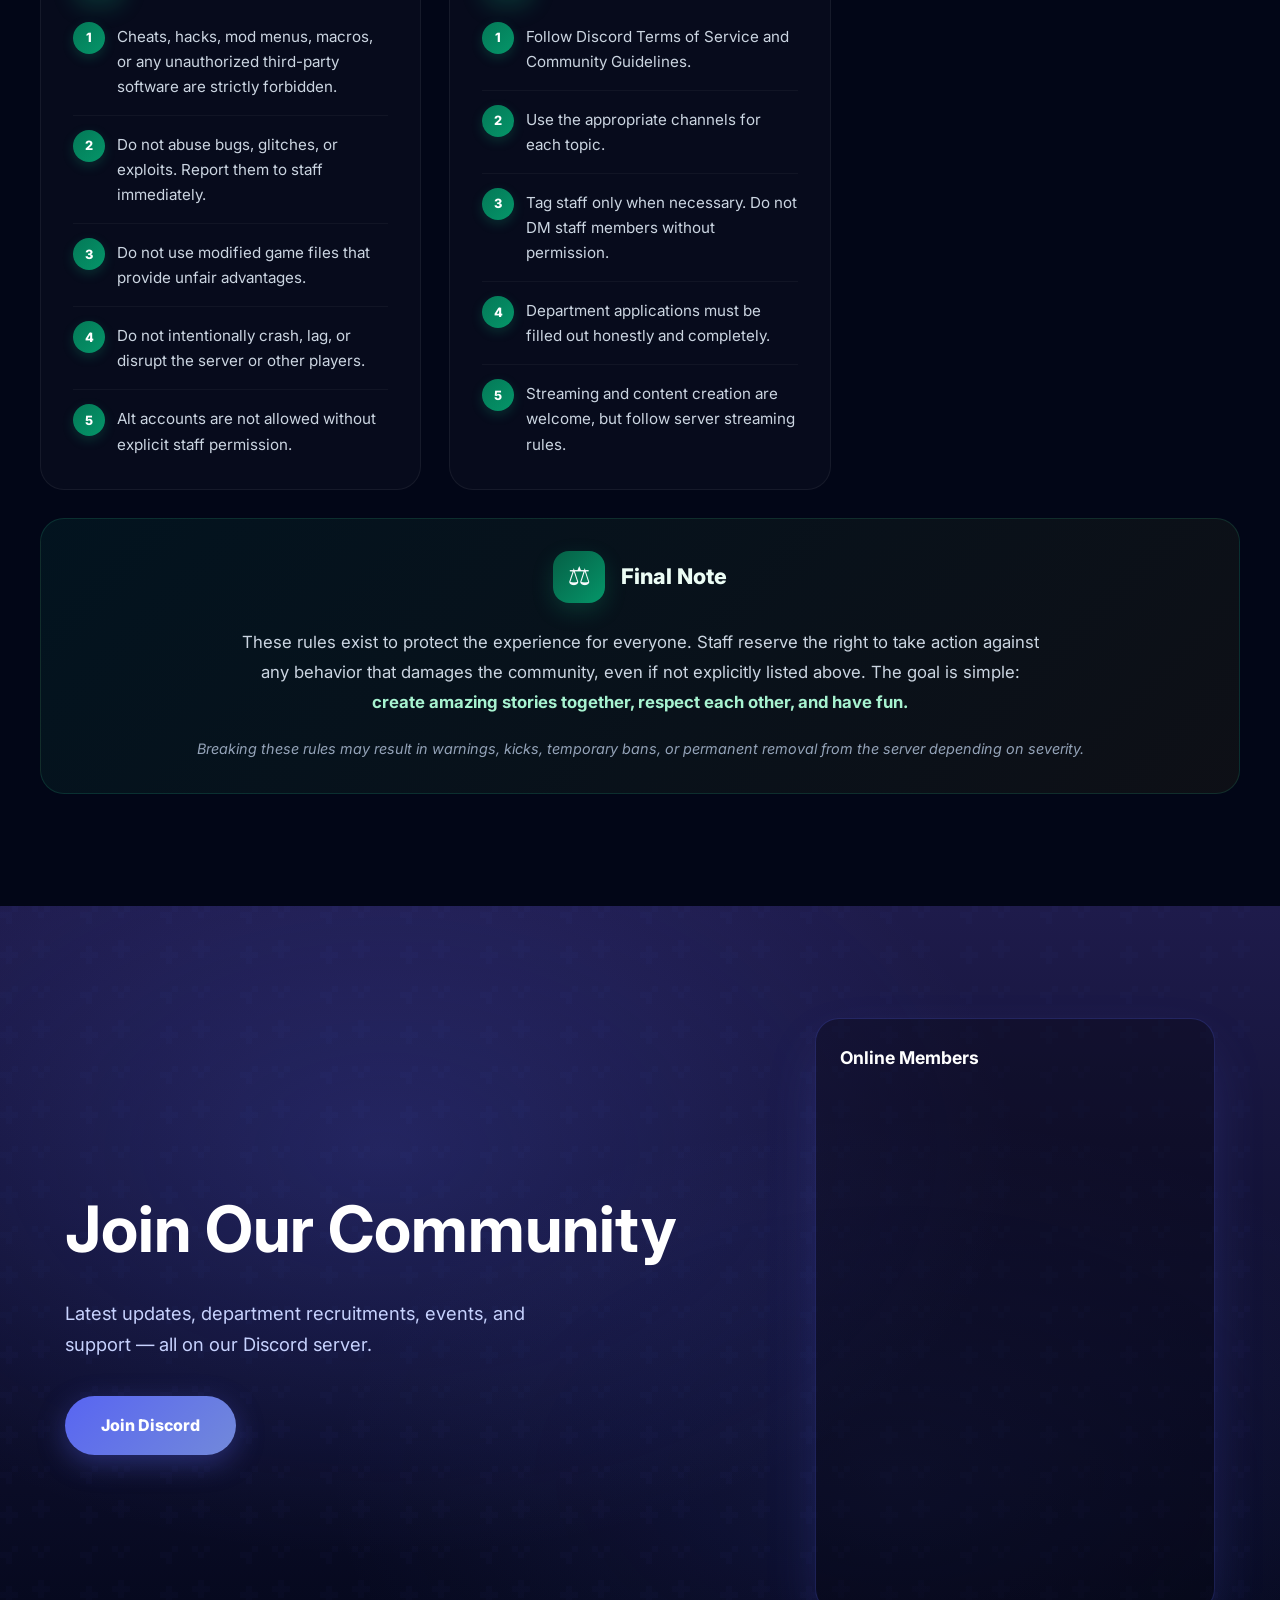
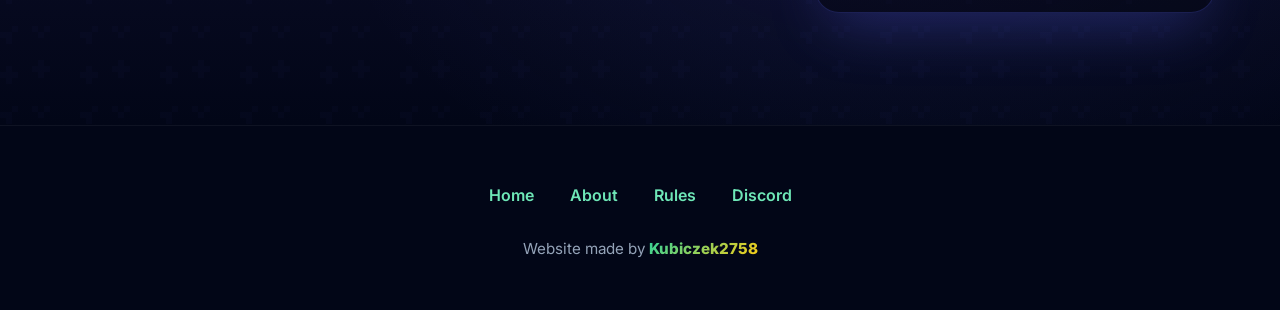
==== commit 47b87536: "11" ====
--- a/index.html
+++ b/index.html
@@ -126,7 +126,7 @@
         <div class="owner-card reveal" data-owner="userm667">
           <img src="UserM667.png" alt="UserM667" class="owner-avatar" />
           <div class="owner-name">UserM667</div>
-          <div class="owner-role">Co Founder</div>
+          <div class="owner-role">Assistant Founder</div>
         </div>
         <div class="owner-card reveal" data-owner="flu373jr">
           <img src="flu373jr.png" alt="flu373jr" class="owner-avatar" />
--- a/styles.css
+++ b/styles.css
@@ -1183,6 +1183,84 @@
 }
 
 /* ========================
+   STAFF TABLES
+   ======================== */
+.staff-table-wrapper {
+  overflow-x: auto;
+  border-radius: var(--radius);
+  border: 1px solid rgba(255, 255, 255, 0.06);
+  margin-bottom: 3rem;
+}
+
+.staff-table {
+  width: 100%;
+  border-collapse: collapse;
+  font-size: 0.92rem;
+  background: rgba(255, 255, 255, 0.025);
+}
+
+.staff-table th,
+.staff-table td {
+  padding: 0.85rem 1rem;
+  text-align: left;
+  vertical-align: top;
+  border-right: 1px solid rgba(255, 255, 255, 0.04);
+  border-bottom: 1px solid rgba(255, 255, 255, 0.04);
+  min-width: 160px;
+}
+
+.staff-table th:last-child,
+.staff-table td:last-child {
+  border-right: none;
+}
+
+.staff-table thead th {
+  background: linear-gradient(135deg, var(--green-800), var(--green-700));
+  color: white;
+  font-weight: 800;
+  text-transform: uppercase;
+  letter-spacing: 0.5px;
+  font-size: 0.82rem;
+  white-space: nowrap;
+}
+
+.staff-table tbody tr:last-child td {
+  border-bottom: none;
+}
+
+.staff-table tbody tr:hover {
+  background: rgba(16, 185, 129, 0.05);
+}
+
+.staff-table td ul {
+  list-style: none;
+  display: flex;
+  flex-direction: column;
+  gap: 0.35rem;
+}
+
+.staff-table td li {
+  color: #cbd5e1;
+  line-height: 1.45;
+  padding-left: 0.85rem;
+  position: relative;
+}
+
+.staff-table td li::before {
+  content: '•';
+  position: absolute;
+  left: 0;
+  color: var(--green-400);
+  font-weight: 700;
+}
+
+.table-caption {
+  margin-bottom: 1rem;
+  color: var(--muted);
+  font-size: 1rem;
+}
+
+/* ========================
    DISCORD CTA
    ======================== */
 .discord-cta {
@@ -1452,4 +1530,11 @@
     gap: 1.25rem;
     flex-wrap: wrap;
   }
-}
+
+  .staff-table th,
+  .staff-table td {
+    padding: 0.65rem 0.75rem;
+    min-width: 140px;
+    font-size: 0.85rem;
+  }
+}
